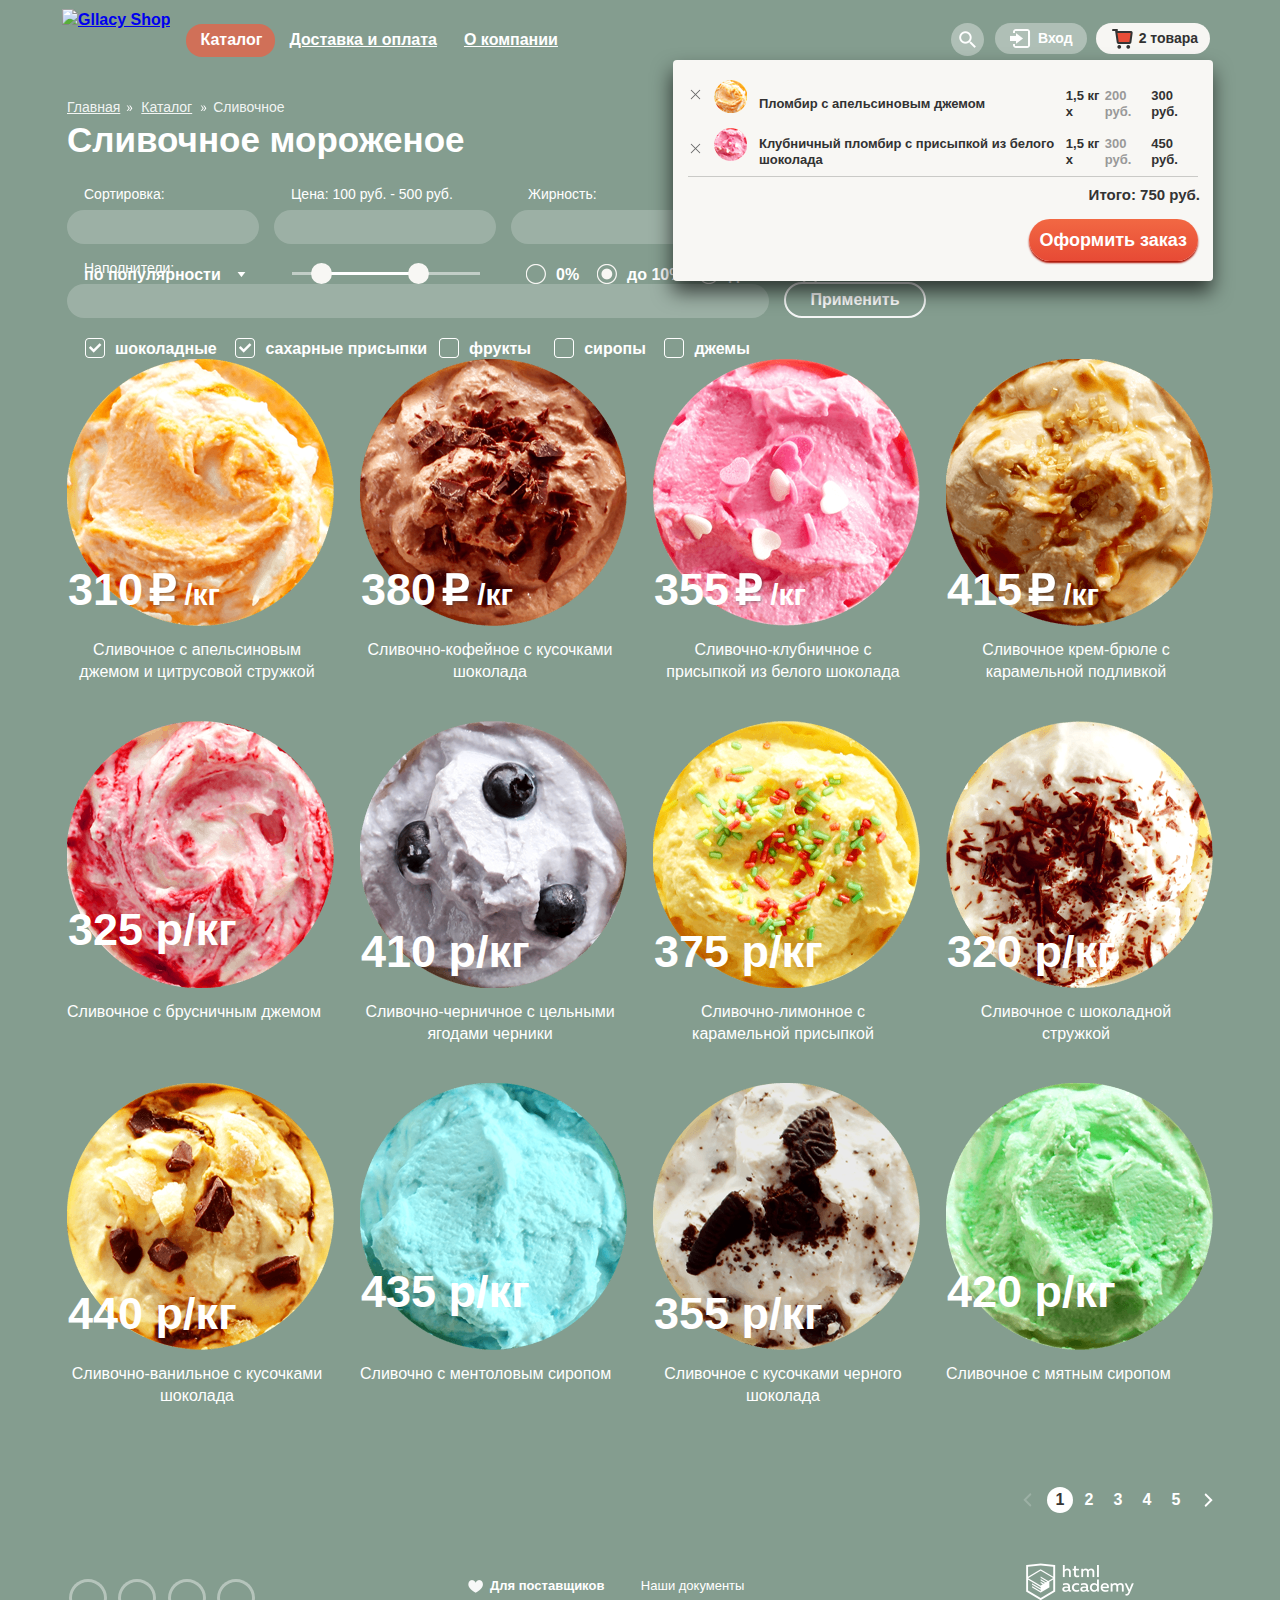
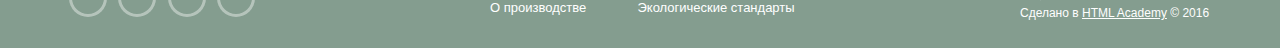
==== catalog.html @ 1d50bf5b "Сверстала корзину" ====
<!DOCTYPE html>
<html lang="en">
<head>
	<meta charset="UTF-8">
	<title>Gllacy catalog</title>
	<link href="https://fonts.googleapis.com/css?family=Roboto:400,500,700&subset=cyrillic" rel="stylesheet">
    <link href="css/normalize.css" rel="stylesheet">
	<link href="css/style.css" rel="stylesheet">
</head>
<body>
	<div class="wrapper-catalog">
		<header class="main-header clearfix">
			<div class="container">
				<a href="index.html" class="logo">
					<img src="img/logo.png" alt="Gllacy Shop">
				</a>
				<nav class="main-navigation">				
					<ul>
						<li class="navigation-list">
							<a class="main-navigation-item active-list" href="#">Каталог</a>	
							<ul class="drop">
								<li><a class="droplist novelty" href="#">Новинки</a></li>
								<li><a class="droplist droplist-active" href="#">Сливочное</a></li>
								<li><a class="droplist" href="#">Щербеты</a></li>
								<li><a class="droplist" href="#">Фруктовый лед</a></li>
								<li><a class="droplist last" href="#">Мелорин</a></li>
							</ul>							
						</li>
						<li>
							<a class="main-navigation-item" href="#">Доставка и оплата</a>
						</li>
						<li>
							<a class="main-navigation-item" href="#">О компании</a>
						</li>
					</ul>
				</nav>

				<div class="user-block">			
					<div class="search-block">
						<a href="#" class="search"></a>	
						<div class="office-search-form">
							<form class="search-form" action="" method="get">
								<input class="search-input" type="search" name="search" id="search-input" required>
								<label class="search-label label" for="search-input">Что ищем?</label>
							</form>
						</div>	
					</div>	
			
					<div class="login-block">
						<a href="#" class="login">Вход</a>
						<div class="office-login-form">
							<form class="login-form" action="" method="post">
								<input class="email-input" type="mail" name="email" id="email-input" required>
								<label class="email-label label" for="email-input">Электронная почта</label>
								<input class="password-input" type="password" name="password" id="password-input" required="">
								<label class="password-label label" for="">Пароль</label>
								<button class="btn" type="submit">Войти</button>							
							</form>
							<a href="#" class="forgot-password">Забыли пароль?</a>
							<a href="#" class="new-regestration">Новая регистрация</a>
						</div>							
					</div>	
			
					<a href="#" class="bucket full-bucket">2 товара</a>
					<div class="popup-checkout clearfix">
						<table class="goods">
							<tr>
								<td class="close-btn"><button class="cancel" type="button"></button></td>
								<td class="item-icon"><img src="img/Orange_mini_icon.png" alt=""></td>
								<td class="item-name"><span>Пломбир с апельсиновым джемом</span></td>
								<td class="item-weight">1,5 кг x</td> 
								<td class="item-price">200 руб.</td>
								<td class="total">300 руб.</td>
							</tr>
							<tr>
								<td class="close-btn"><button class="cancel cancel2" type="button"></button></td>
								<td class="item-icon"><img src="img/Strawberry_mini_icon.png" alt=""></td>
								<td class="item-name">Клубничный пломбир с присыпкой из белого шоколада</td>
								<td class="item-weight">1,5 кг x</td> 
								<td class="item-price">300 руб.</td>
								<td class="total">450 руб.</td>
							</tr>
						</table>

						<div class="checkout">
							<span class="checkout-price">Итого: 750 руб.</span>
							<a href="#" class="btn checkout-btn">Оформить заказ</a>
						</div>
					</div>					
				</div>

				<div class="main-header-contact">
					<p>С 10 до 20, ежедневно</p>
					<span class="contact-info">8 812 450-25-25</span>
				</div>		
			</div>		
		</header>

		<main>
			<div class="container">
				<div class="breadcrumbs">
					<a class="breadcrumbs-item" href="index.html">Главная</a>
					<a class="breadcrumbs-item" href="catalog.html">Каталог</a>
					<a class="breadcrumbs-item" href="#">Сливочное</a>
				</div>
			

				<div class="choice-zone clearfix">
					<h1 class="catalog-headline">Сливочное мороженое</h1>
					<form class="ice-cream-selection clearfix" action="" method="post">
						<fieldset class="sorting-part sorting">
							<legend>Сортировка:</legend>
								<select name="sorting" class="sorting-select">
									<option value="criterion">по популярности</option>
									<option value="criterion">сначала недорогие</option>
									<option value="criterion">сначала дорогие</option>
									<option value="criterion">по жирности</option>
								</select>																
						</fieldset>

						<fieldset class="sorting-part range">
							<legend>Цена: 100 руб. - 500 руб.</legend>								
								<div class="scale">
									<div class="bar"></div>
								</div>
								<div class="toggle toggle-min"></div>
								<div class="toggle toggle-max"></div>		
						</fieldset>

						<fieldset class="sorting-part fatness">
							<legend>Жирность:</legend>
							<input class="radio-input" type="radio" name="fatness" value="0%" id="zero-input">	
							<label for="zero-input" class="radio-label zero">0%</label>
							
							<input class="radio-input" type="radio" name="fatness" value="до 10%" id="ten-input" checked>
							<label for="ten-input" class="radio-label ten">до 10%</label>
							
							<input for="before30" class="radio-input" type="radio" name="fatness" value="до 30%" id="before30-input">
							<label for="before30-input" class="radio-label before30">до 30%</label>
							
							<input class="radio-input" type="radio" name="fatness" value="выше 30%" id="above30-input">	
							<label for="above30-input" class="radio-label above30">выше 30%</label>								
						</fieldset>

						<fieldset class="sorting-part fillers">
							<legend>Наполнители:</legend>

							<input type="checkbox" class="checkbox-input" id="chocolate" checked>
							<label for="chocolate" class="checkbox-label chocolate">шоколадные</label>

							<input type="checkbox" class="checkbox-input" id="sugar" checked>
							<label for="sugar" class="checkbox-label sugar">сахарные присыпки</label>

							<input type="checkbox" class="checkbox-input" id="fruits">
							<label for="fruits" class="checkbox-label fruits">фрукты</label>
							
							<input type="checkbox" class="checkbox-input" id="syrup">
							<label for="syrup" class="checkbox-label syrup">сиропы</label>

							<input type="checkbox" class="checkbox-input" id="jam">
							<label for="jam" class="checkbox-label jam">джемы</label>
						</fieldset>

						<button class="apply" type="submit">Применить</button>				
					</form>
				</div>
			
				<div class="icecream-gallery clearfix">
					<div class="bestseller clearfix">
						<div class="bestseller-item">
							<div class="item-position">
								<img src="img/Orange_icecream.png" alt="icecream">
								<span class="icecream-price">310 <img src="img/Rub.png" alt=""><span class="kg">/кг</span></span>
								<a class="icecream-item" href="#">Сливочное с апельсиновым джемом и цитрусовой стружкой</a>
							</div>							
							<a href="#" class="btn">Быстрый просмотр</a>
						</div>

						<div class="bestseller-item">
							<div class="item-position">
								<img src="img/Chocolate_icecream.png" alt="icecream">
								<span class="icecream-price">380 <img src="img/Rub.png" alt=""><span class="kg">/кг</span></span>
								<a class="icecream-item" href="#">Сливочно-кофейное с кусочками шоколада</a>
							</div>							
							<a href="#" class="btn">Быстрый просмотр</a>
						</div>

						<div class="bestseller-item">							
							<div class="item-position">
								<img src="img/Strawberry_icecream.png" alt="icecream">
								<span class="icecream-price">355 <img src="img/Rub.png" alt=""><span class="kg">/кг</span></span>
								<a class="icecream-item" href="#">Сливочно-клубничное с присыпкой из белого шоколада</a>
							</div>	
							<a href="#" class="btn">Быстрый просмотр</a>										
						</div>

						<div class="bestseller-item">
							<div class="item-position">
								<img src="img/Cream_brulee.png" alt="icecream">
								<span class="icecream-price">415 <img src="img/Rub.png" alt=""><span class="kg">/кг</span></span>
								<a class="icecream-item" href="#">Сливочное крем-брюле с карамельной подливкой</a>
							</div>							
							<a href="#" class="btn">Быстрый просмотр</a>
						</div>				
					</div>				

					<div class="bestseller clearfix">
						<div class="bestseller-item">
							<div class="item-position">
								<img src="img/Lingonberry_icecream.png" alt="icecream">
								<span class="icecream-price">325 р/кг</span>
								<a class="icecream-item" href="#">Сливочное с брусничным джемом</a>
							</div>							
							<a href="" class="btn">Быстрый просмотр</a>
						</div>

						<div class="bestseller-item">
							<div class="item-position">
								<img src="img/Blueberry_icecream.png" alt="icecream">
								<span class="icecream-price">410 р/кг</span>
								<a class="icecream-item" href="#">Сливочно-черничное с цельными ягодами черники</a>
							</div>							
							<a href="#" class="btn">Быстрый просмотр</a>
						</div>

						<div class="bestseller-item">
							<div class="item-position">
								<img src="img/Lemmon_icecream.png" alt="icecream">
								<span class="icecream-price">375 р/кг</span>
								<a class="icecream-item" href="#">Сливочно-лимонное с карамельной присыпкой</a>
							</div>							
							<a href="#" class="btn">Быстрый просмотр</a>
						</div>

						<div class="bestseller-item">
							<div class="item-position">
								<img src="img/Chocolate_chips_icecream.png" alt="icecream">
								<span class="icecream-price">320 р/кг</span>
								<a class="icecream-item" href="#">Сливочное с шоколадной стружкой</a>
							</div>							
							<a href="#" class="btn">Быстрый просмотр</a>
						</div>				
					</div>				
			
					<div class="bestseller clearfix">
						<div class="bestseller-item">
							<div class="item-position">
								<img src="img/Creamy_vanilla_icecream.png" alt="icecream">
								<span class="icecream-price">440 р/кг</span>
								<a class="icecream-item" href="#">Сливочно-ванильное с кусочками шоколада</a>
							</div>							
							<a href="#" class="btn">Быстрый просмотр</a>
						</div>

						<div class="bestseller-item">
							<div class="item-position">
								<img src="img/Menthol_syrup_icecreamp.png" alt="icecream">
								<span class="icecream-price">435 р/кг</span>
								<a class="icecream-item" href="#">Сливочно с ментоловым сиропом</a>
							</div>							
							<a href="#" class="btn">Быстрый просмотр</a>
						</div>				

						<div class="bestseller-item">
							<div class="item-position">
								<img src="img/Chocolate_crumbs_icecream.png" alt="icecream">
								<span class="icecream-price">355 р/кг</span>
								<a class="icecream-item" href="#">Сливочное с кусочками черного шоколада</a>
							</div>							
							<a href="#" class="btn">Быстрый просмотр</a>
						</div>

						<div class="bestseller-item">
							<div class="item-position">
								<img src="img/Mint_syrup_icecream.png" alt="icecream">
								<span class="icecream-price">420 р/кг</span>
								<a class="icecream-item" href="#">Сливочное с мятным сиропом</a>
							</div>								
							<a href="#" class="btn">Быстрый просмотр</a>
						</div>
					</div>

					<div class="paginator">
  				 		<a class="page prev disabled" href="#prev"></a>
  				 		<a class="page current" href="#">1</a>
  				 		<a class="page" href="#">2</a>
  				 		<a class="page" href="#">3</a>
  				 		<a class="page" href="#">4</a>
  				 		<a class="page" href="#">5</a>
  				 		<a class="page next" href="#next"></a>
  					</div> 				
				</div>		
			</div>		
		</main>

		<footer class="main-footer">
			<div class="container clearfix">
				<div class="footer-social">
					<a class="social-btn social-btn-tw" href="#">Твиттер</a>
					<a class="social-btn social-btn-inst" href="#">Инстаграм</a>
					<a class="social-btn social-btn-fb" href="#">Фейсбук</a>  
  					<a class="social-btn social-btn-vk" href="#">Вконтакте</a>    		
  				</div>

  				<div class="footer-info">
  					<a class="providers" href="#">Для поставщиков</a>
  					<a href="#">Наши документы</a>
  					<a href="#">О производстве</a>  						
  					<a href="#">Экологические стандарты</a>
  				</div> 

  				<div class="copyright">
					<a class="copyright-logo" href="https://htmlacademy.ru"><img src="img/HTMLACADEMY_logo.png" alt="HTMLAcademy"></a>
  					<span class="copyright-text">
  						Сделано в <a class="academy" href="https://htmlacademy.ru">HTML Academy</a> © 2016
  					</span>  	 			
  				</div> 	
			</div>
		</footer>
	</div>	
</body>
</html>
---- css/style.css ----
body{
	font-weight: 700;
	font-size: 16px;
	line-height: 22px;
	font-family: 'Roboto Bold', 'Arial', sans-serif;
	margin: 0;
	color: #fff;
	min-width: 1200px;
	background-color: #849d8f;
}

body>input[type="radio"]{display: none;}

.wrapper{
	min-width: 940px;
	background-color: #849d8f;
	background-image: url(../img/Icecream_gallery_1.png); 
	background-repeat:  no-repeat;
	background-position: top center;
	transition: background-image 0.5s ease, background-color 0.5s ease;
}

.wrapper:before,
.wrapper:after{
  content: "";
  visibility: hidden;
}

.wrapper:before{background-image: url(../img/Icecream_gallery_2.png);}

.wrapper:after{background-image: url(../img/Icecream_gallery_3.png);}

.wrapper-catalog{
	min-width: 940px;
	background-color: #849d8f;
}

.container{
	width: 1146px; 
	padding: 0px 27px;
	margin: 0 auto;
}

.clearfix::after{
	content: "";
	display: table;
	clear: both;
}
/*==========HEADER=========*/
.main-header{position: relative;}

.logo{
	float: left;
	margin-right: 16px;
	margin-top: 9px;
	margin-left: -5px;
}
.main-navigation{
	float: left;
	width: 550px;
}

.main-navigation ul{
	margin: 0;
	padding: 0;
	list-style: none;
	font-size: 0;
	margin-top: 24px;
}

.main-navigation li{
	position: relative;
	display: inline-block;
	vertical-align: top;
	font-size: 16px;
	line-height: 18px;
	font-weight: 700;
	padding-bottom: 5px;
}

.main-navigation-item{
	color: #fff;
	line-height: 18px;
	display: block;
	padding: 7px 13px 7px 14px;
	text-decoration: underline;
}

.main-navigation-item::after{
	content: "";
	display: block;
	width: 100%;
	height: 1px;
	color: rgba(255,255,255,0.2);
}

.main-navigation-item:hover{
	background-color: #f7f6f3;
	color: #323232;
	border-radius: 16px;
	text-decoration: none;
}

.main-navigation-item:active{
	background-color: #f7f6f3;
	color: #323232;
	border-radius: 16px;
	box-shadow: inset 0px 2px 2px  0px #696969;
	text-decoration: none;
}

.navigation-list{min-height: 50px;}

.active-list{
	color: #fff;
	background-color: #d07058;
	border-radius: 16px;
	text-decoration: none;
}

.navigation-list:hover .drop{
	display: block;
	margin: 0;
}

.drop{
	display: none;
	position: absolute;
	z-index: 5;
	width: 143px;
	background-color: #f8f7f4;
	top: 37px;
	left: -6px;
	border-radius: 6px;
	box-shadow: -2px 11px 20px 0px rgba(0,0,0,0.65);
}

.drop li{
	width: 100%;
	padding: 0;
}

.droplist{
	display: block;
	font-weight: 400;
	font-size: 14px;
	line-height: 16px;
	color: #323232;
	padding: 8px 2px 8px 20px;
	text-decoration: none;
}

.navigation-list:hover .droplist:hover{
	border-radius: 0;
	background-color: #fbded7;
}

.navigation-list:active .droplist:active{
	border-radius: 0;
	background-color: #f6b5a5;
	box-shadow: none;
}

.navigation-list .droplist:visited{
	border-radius: 0;
	color: #323232;
	background-color: #d07058;
}

.navigation-list:hover .novelty{
	font-weight: 700;
	padding: 10px 0px 14px 19px;
	margin: 0px;
}

.navigation-list .novelty::after{
	display: block;
	position: absolute;
	top: 38px;
	left: 6px;
	content: "";
	width: 128px;
	height: 1px;
	background-color: rgba(53,53,53,0.2);
}

.navigation-list:hover .novelty:hover{
	border-radius: 6px 6px 0px 0px;
}

.navigation-list:hover .last:hover{
	border-radius: 0px 0px 6px 6px;
}

.navigation-list:hover .droplist-active{
	background-color: #d07058;
}

.user-block{
	float: right;
	position: relative;
	width: 268px;
	margin-top: 23px;
	font-size: 0;
}

.search-block{
	display: inline-block;
    vertical-align: top;
    padding-bottom: 10px;
}

.search-block:hover .office-search-form{display: block;}

.search, .login, .bucket{
	display: inline-block;
	vertical-align: top;
	font-weight: 500;
	font-size: 14px;
	line-height: 16px;
	color: #fff; 
	text-decoration: none;
}

.search{	
	width: 33px;
	height: 33px;
	background: rgba(255,255,255,0.35) url(../img/Search.png) no-repeat 50% 50%;
	border-radius: 50%;
	margin-left: 6px;
	margin-right: 11px;	
}

.search:hover{
	background: #f8f7f4 url(../img/Hover_search.png) no-repeat 50% 50%;
}

.office-search-form{
	display: none;
	position: absolute;
	z-index: 5;
	top: 40px;
	right: 224px;
	width: 311px;
	padding: 20px 15px;
	background-color: #f8f7f4;
	border-radius: 4px;
	box-shadow: -2px 11px 20px 0px rgba(0,0,0,0.65);
}

form{
	position: relative;
}

input{
	display: block;
	box-sizing: border-box;
	outline: none;
	padding: 15px 0px 15px 14px;
	border-radius: 5px;
	border: 1px solid #d3d3d2;
	font-weight: bold;
	font-size: 14px;
	line-height: 24px;
	color: #323232;
}

.search-input{	
	width: 311px;	
}

.search-input:hover{
	border: 2px solid #c7c6c5;
	margin-top: -2px;	
}

.search-input:focus{
	border: 2px solid #5b9ddf;
	margin-top: -2px;
}

.search-input:focus ~ .search-label{
	top:-20px;
	font-size: 14px;
	color: #5b9ddf;
}

.search-input:valid ~ .search-label{
	top:-20px;
	font-size: 14px;
}

.label, .delivery-label{
	color:#999; 
	font-size:14px;
	font-weight:normal;
	position:absolute;
	left: 14px;
	top: 17px;
	transition:0.2s ease all; 
	-moz-transition:0.2s ease all; 
	-webkit-transition:0.2s ease all;
}

.login-block{
	display: inline-block;
    vertical-align: top;
    padding-bottom: 10px;
}

.login-block:hover .office-login-form{display: block;}

.login{
	padding: 7px 14px 8px 43px;
	background: rgba(255,255,255,0.35) url(../img/Entrance.png) no-repeat 21% 53%;
	border-radius: 16px;
	margin-right: 9px;
	font-weight: bold;
}

.login:hover{
	color: #323232;
	background: #f8f7f4 url(../img/Entrance_hover.png) no-repeat 21% 53%;
}

.office-login-form{
	display: none;
	position: absolute;
	z-index: 4;
	top: 40px;
	right: 122px;
	width: 241px;
	padding: 20px 17px 20px 19px;
	background-color: #f8f7f4;
	border-radius: 4px;
	box-shadow: -1px 11px 20px 0px rgba(0,0,0,0.65);
}

.email-input, .password-input{
	width: 241px;
	margin-bottom: 20px;
	border-radius: 5px;
}

.email-input:hover, .password-input:hover{
	border: 2px solid #c7c6c5;
	margin-top: -2px;
}

.email-input:focus, .password-input:focus{
	border: 2px solid #5b9ddf;
	margin-top: -2px;
}

.email-input:focus ~ .email-label{
	top: -22px;
	font-size:14px;
	color: #5b9ddf;
}

.email-input:valid ~ .email-label{
	top: -22px;
	font-size: 14px;
}

.password-label{top: 91px;}

.password-input:focus ~ .password-label{
	top: 54px;
}

.password-input:valid ~ .password-label{
	top: 54px;
}

.btn{
	display: inline-block;
	vertical-align: top;
	background: linear-gradient(to top, rgb(231,74,53) 0%, rgb(242,104,67) 100%);
    padding: 16px 25px;
    font-size: 18px;
    line-height: 24px;
    font-weight: 700;
    color: #fff;
    border-radius: 25px;
    text-decoration: none;
    border: none;
    box-shadow: 0px 3px 2px 0px #ac1000;
}

.btn:hover{
	background: #f07a63;
}

.btn:active{
	background: linear-gradient(to bottom, rgb(231,74, 53) 0%, rgb(242,104,67) 100%);
}

.office-login-form a{
	display: inline-block;
	vertical-align: top;
	position: absolute;
	font-weight: 400;
	font-size: 13px;
	line-height: 24px;
	color: #323232;
	text-decoration: underline;
}

.forgot-password{
	bottom: 51px;
	right: 32px;
}

.new-regestration{
	bottom: 27px;
	right: 17px;
}

.forgot-password:hover, .new-regestration:hover,
.forgot-password:active, .new-regestration:active{
	color: #e84d37;
}

.bucket{
	padding: 7px 32px 8px 43px; 
	background: rgba(255,255,255,0.35) url(../img/Bucket.png) no-repeat 18% 58%;
	border-radius: 16px;
	font-weight: bold;
}

.full-bucket{
	padding: 7px 12px 8px 43px; 
	background: #f7f6f3 url(../img/Bucket_full.png) no-repeat 18% 58%;
	border-radius: 16px;
	color: #323232;
	font-weight: bold;
}

.popup-checkout{
	/*display: none;*/
	position: absolute;
	top: 37px;
	right: 0px;
	width: 510px;
	padding: 20px 15px;
	z-index: 6;
	background-color: #f8f7f4;
	border-radius: 4px;
	box-shadow: -1px 11px 20px 0px rgba(0,0,0,0.65);
}

.goods{
	border-collapse: collapse;
	border-bottom: 1px solid #cacac7;
	margin-bottom: 17px;
}

td{
	font-size: 13px;
	line-height: 16px;
	color: #323232;
	padding: 0px;
}

.close-btn{padding: 0px;}

.cancel{
	position: absolute;
	outline: none;
	top: 27px;
    left: 17px;
    width: 10px;
    height: 11px;
    font-size: 0;
    background-color: transparent;
    border: 0;
    cursor: pointer;
}

.cancel2{
	top: 81px;
	left: 17px;
}

.cancel::before, .cancel::after{
	content: "";
    position: absolute;
    top: 7px;
    left: -1px;
    width: 13px;
    height: 1px;
    background-color: #676766;
    border-radius: 1px;
}

.cancel::before {transform: rotate(45deg);}

.cancel::after{transform: rotate(-45deg);}

.item-icon img{
	display: block;
	padding: 0px 12px 15px 26px;
}

.item-name{
	padding: 0px 0px 0px 0px;
}

.item-price{
	color: #999;
}

.checkout{
	float: right;
	font-size: 0;
}

.checkout-price{
	font-size: 15px;
	line-height: 18px;
	color: #333;
	display: inline-block;
	position: absolute;
	bottom: 77px;
	right: 13px;
}

.checkout-btn{
	box-shadow: 0px 2px 2px 0px #ac1000;
    margin-top: 25px;
    padding: 9px 11px 9px 11px;
}



.main-header-contact{
	position: absolute;
	right: 372px;
	top: 72px;
}

.main-header-contact p{
	font-size: 14px;
	line-height: 16px;
	margin: 0;
	margin-bottom: 5px;
}

.contact-info{
	font-size: 22px;
	line-height: 24px;
	margin-right: 5px;
}

/*MODAL WINDOW*/
.modal-content{
	/*display: none;*/
	position: absolute;
	z-index: 11;
	top: 68%;
	left: 50%;
	width: 428px;
	padding: 20px 25px;
	margin-left: -239px;
	background-color: #f8f7f4;
	color: #323232; 
	box-shadow: 0 30px 50px rgba(0,0,0,0.7);
	border-radius: 12px;
	/*font-size: 0;*/
}

.modal-content span{
	display: inline-block;
	vertical-align: top;
	font-size: 24px;
	line-height: 28px;
	padding-bottom: 22px;
}

.name-input, .popup-input{
	width: 266px;
	margin-bottom: 20px;
}

.name-label, .popup-label{
	font-size: 16px;
}

.name-input:hover, .popup-input:hover, .content-textarea:hover{
	border: 2px solid #c7c6c5;
	margin-top: -2px;
}

.name-input:focus, .popup-input:focus{
	border: 2px solid #5b9ddf;
	margin-top: -2px;
}

.name-input:focus ~ .name-label{
	top: -22px;
	font-size: 14px;
	color: #5b9ddf;
}

.name-input:valid ~ .name-label{
	top: -22px;
	font-size: 14px;
}

.popup-label{top: 94px;}

.popup-input:focus ~ .popup-label{
	top: 54px;
	font-size: 14px;
	color: #5b9ddf;
}

.popup-input:valid ~ .popup-label{
	top: 54px;
	font-size: 14px;
}

.content-textarea{
	box-sizing: border-box;
	padding: 13px;
	border-radius: 5px;
	font-size: 16px;
	line-height: 24px;
	color: #323232;
	font-weight: bold;
	margin-bottom: 25px;
}

.content-textarea:focus{
	border: 2px solid #5b9ddf;
	border-radius: 5px;
	margin-top: -2px;
}

.textarea-label{
	top: 161px;
	font-size: 16px;
}

.content-textarea:focus ~ .textarea-label{
	top: 130px;
	font-size: 14px;
	color: #5b9ddf;
}

.content-textarea:valid ~ .textarea-label{
	top: 130px;
	font-size: 14px;
}

.modal-btn{
	float: right;
	padding: 14px 23px;
	margin-bottom: 5px;
}

.content-close{
	position: absolute;
	outline: none;
	top: -50px;
	right: 0px;
	width: 18px;
	height: 17px;
	font-size: 0;
	background-color: transparent;
	border: 0;
	cursor: pointer;
}

.content-close::before,
.content-close::after {
	content: "";
	position: absolute;
	top: 7px;
	left: -1px;
	width: 21px;
	height: 2px;
	background-color: #000;
	border-radius: 1px;
}

.content-close::before {
	transform: rotate(45deg);
}

.content-close::after {
	transform: rotate(-45deg);
}

.modal-overlay{
	display: none;
	position: fixed;
	top: 0;
	left: 0;
	z-index: 10;
	width: 100%;
	height: 100%;
	background: rgba(0, 0, 0, 0.5);
}
/*MODAL WINDOW END*/

.info{
	margin-bottom: 10px;
}

/*=========HEADER END=========*/

/*=========Index Gllacy=========*/
.slider{
	position: relative;
	padding-top: 270px;
  	text-align: center;
  	color: #ffffff;
  	padding-bottom: 38px;
}

.slide{
	display: none;
}

.slide-title{
	width: 700px;
  	margin: 0 auto;
  	margin-bottom: 30px;
  	font-weight: 700;
  	font-size: 60px;
  	line-height: 60px;
  	padding: 45px 10px 0px 10px;
}

.slide-btn{
	display: inline-block;
	padding: 8px 37px 12px 40px;
	font-size: 31px;
	line-height: 41px;
	text-shadow: 0 2px 5px rgba(160, 32, 11, 0.76);
	border-radius: 30px;
	margin-bottom: 4px;
}

.slider-controls{
  position: absolute;
  bottom: 62px;
  left: 0;
  z-index: 10;
  font-size: 0;
}

.slider-controls label{
  display: inline-block;
  width: 17px;
  height: 17px;
  margin-right: 8px;
  vertical-align: top;
  background-color: transparent;
  border: 2px solid #ffffff;
  border-radius: 50%;
  cursor: pointer;
}

.controls:hover{
	background-color: rgba(255,255,255, 0.6); 
}

#btn-1:checked ~ .wrapper #slide1,
#btn-2:checked ~ .wrapper #slide2,
#btn-3:checked ~ .wrapper #slide3 {
  display: block;
}

#btn-1:checked ~ .wrapper {
  background-color: #849d8f;
  background-image: url(../img/Icecream_gallery_1.png);
}

#btn-2:checked ~ .wrapper {
  background-color: #8996a6;
  background-image: url(../img/Icecream_gallery_2.png);
}

#btn-3:checked ~ .wrapper {
  background-color: #9d8b84;
  background-image: url(../img/Icecream_gallery_3.png);
}

#btn-1:checked ~ .wrapper .controls[for="btn-1"],
#btn-2:checked ~ .wrapper .controls[for="btn-2"],
#btn-3:checked ~ .wrapper .controls[for="btn-3"] {
  background-color: #ffffff;
}

.special-offer-item{
	width: 541px;
	padding-left: 19px;
	margin-bottom: 40px;
	float: left;
	margin-right: 26px;
	border-radius: 13px;
}

.special-offer-item:nth-child(2n){margin-right: 0px;}

.special-offer-headline{
	font-weight: 700;
	font-size: 35px;
	line-height: 41px;
	margin: 0;
	margin-top: 15px;
	margin-bottom: 16px;
	color: #fff;
}

.special-offer-item p{
	font-size: 18px;
	line-height: 22px;
	margin: 0;
	margin-bottom: 15px;
}

.strawberry-item{
	position: relative;
	background: url(../img/Raspberry_background.jpg) no-repeat;
}

.chocolate-item{
	background: url(../img/Chocolate_background.jpg) no-repeat;
}

.strawberry-item .btn, .chocolate-item .btn{
	float: right;
	margin: 28px 21px 23px 0px;
	padding: 11px 20px 11px 16px;
}

.strawberry-item .btn:hover, .chocolate-item .btn:hover{

}

.main-shop-info, .shop-news {margin-bottom: 39px;}

.bestseller{margin-bottom: 38px;}

.bestseller-item{
	position: relative;
	float: left;	
	width: 267px;
	margin-right: 26px;
	z-index: 1;	
}

.bestseller-item:hover{z-index: 2;}

.bestseller-item:hover::before{
	position: absolute;
	content: '';
	width: 293px;
	height: 125%;
	display: block;
	border-radius: 5px;
	background-color: rgba(248, 247, 244, 0.3); 
	box-shadow: 0px 20px 20px 0px rgba(0, 0, 0, 0.2);
	top: -6px;
	left: -14px;
	z-index: 3;	
}

.bestseller-item>.btn{
	display: none;
	position: absolute;
	bottom: -53px;
    left: 32px;
    font-size: 18px;
    line-height: 24px;
    font-weight: 600;
    padding: 10px 11px 10px 14px;
}

.bestseller-item:hover .btn{
	display: block;
	z-index: 4;
}

.bestseller-item:last-child{
	margin-right: 0px;
}

.icecream-item{
	display: inline-block;
	text-align: center;
	font-weight: 400;
	padding: 7px 7px 0px 0px;
	font-size: 16px;
	line-height: 22px;
	color: #fff;
	text-decoration: none;
}

.icecream-item:hover{color: #ffbc9e;}

.bestseller-item:hover .item-position{z-index: 5;} 

.item-position{
	position: relative;
	z-index: 6;
}

.icecream-position::before{
	position: absolute;
	content: '';
	width: 61px;
	height: 61px;
	display: block;
	background: url(../img/Bestseller.png) no-repeat;
	top: 0px;
}

.icecream-price{
	position: absolute;
    bottom: 71px;
    font-size: 45px;
    line-height: 45px;
    left: 1px;
}

.icecream-price img{
	display: inline-block;
	vertical-align: middle;
	position: absolute;
	bottom: 4px;
	left: 80px;
}

.kg{
	position: absolute;
	top: 5px;
	right: -77px;
	font-size: 30px;
	line-height: 45px;
}

.main-shop-info{
	background: url(../img/Waffle.jpg);
	border-radius: 15px; 
	font-size: 0;
	padding: 25px 20px 15px 20px;
}

.index-headline {
	font-size: 24px;
	line-height: 30px;
	font-weight: 600;
 	color: #323232;
 	margin: 0;
 	padding-bottom: 8px;
}

.advantages{
	display: inline-block;
	vertical-align: top;
	margin: 0;
	width: 483px;
	font-weight: 500;
	font-size: 16px;
	line-height: 22px;
	color: #323232;
	margin-right: 26px;
	padding-bottom: 8px;
	padding-left: 57px;
	padding-top: 15px;
}

.advantages:nth-child(odd){margin-right: 0px;}

.advantages-icon-icecream{
	background: url(../img/Icecream_icon.png) no-repeat 0% 0%;
}

.advantages-icon-cow{
	background: url(../img/Cow.png) no-repeat 0% 0%;
}

.advantages-icon-leaf{
	background: url(../img/Leaf.png) no-repeat 0% 0%;
}

.advantages-icon-thermometer{
	background: url(../img/Thermometer.png) no-repeat 0% 0%;
}

.news{
	width: 548px;
	border-radius: 16px;
}

.blog{
	float: left;
	background: url(../img/Strawberry_background.jpg) no-repeat;
	padding: 24px 0px 24px 20px;
	width: 560px;
	box-sizing: border-box;
	min-height: 220px;
}

.news-headline {
	font-size: 16px;
	line-height: 22px;
	color: #323232;
	margin: 0px 0px 4px 0px;
}

.blog a{
	display: inline-block;
	font-size: 24px;
	line-height: 30px;
	color: #323232;
	text-decoration: underline;
	max-width: 300px;
}

.delivery{
	float: right;
	background: url(../img/Post_background.png) no-repeat;
	padding: 5px;
}

.delivery-info{
	background-color: #f8f7f4;
	border-radius: 16px;
	padding: 30px 19px 35px 19px;
}

.delivery-info p{
	margin: 0px;
	padding-bottom: 35px;
	font-size: 16px;
	line-height: 22px;
	color: #5a5a5a;
}

.delivery-form .delivery-input{
	float: left;
	width: 368px;
	padding: 9px 0px 9px 14px;
	font-size: 16px;
	line-height: 24px;
	margin: 0px;
}

.delivery-label{
	left: 14px;
	top: 12px;
}

.delivery-input:hover{
	border: 2px solid #c7c6c5;
	margin-top: -2px;
}

.delivery-input:focus{
	border: 2px solid #5b9ddf;
	margin-top: -2px;
}

.delivery-input:focus ~ .delivery-label{
	top: -22px;
	font-size: 14px;
	color: #8fbdec;
}

.delivery-input:valid ~ .delivery-label{
	top:-22px;
	font-size: 14px;
}

.delivery-form .btn{
	float: right;
	padding: 9px 17px;
}

.map{position: relative;}

.map-canvas{
	width: 100%;
	height: 430px;
}

.main-contacts{
	position: absolute;
	width: 252px;
	border-radius: 16px;
	top: 60px;
	right: 377px;
	background-color: #fffefd;
	padding: 30px 25px 31px 25px;
}

.main-contacts p{
	margin: 0px 0px 3px 0px;
	font-weight: 400;
	font-size: 14px;
	line-height: 20px;
	color: #323232;
}

.main-contacts span{
	display: inline-block;
	padding-bottom: 18px;
	font-weight: 700;
	font-size: 18px;
	line-height: 24px;
	color: #323232;
}

.main-contacts  .phone{
	padding-bottom: 2px;
}

.main-contacts .btn{
	margin-top: 22px;
	padding: 10px 17px 10px 28px;
}
/*=========Index Gllacy End=========*/

/*=========Catalog Gllacy=========*/
.info{
	margin-bottom: 10px;
}

.breadcrumbs{
	display: inline-block;
	vertical-align: top;
	margin: 0px;
	margin-top: 20px;
	margin-bottom: 4px;
	font-size: 0;
}

.breadcrumbs-item{
	position: relative;
	float: left;
	font-size: 14px;
	line-height: 16px;
	color: rgba(255,255,255, 0.9);
	text-decoration: underline;
	font-weight: 400;
	padding-right: 21px;
}

.breadcrumbs-item::after{
	content: "";
	position: absolute;
	top: 6px;
	left: 66px;
	width: 7px;
	height: 6px;
	background: transparent url(../img/Arrow.png) no-repeat;
	margin-left: -7px;
}

.breadcrumbs-item:last-child, .breadcrumbs-item:hover{text-decoration: none;}

.breadcrumbs-item:last-child::after{display: none;}

.choice-zone{
	width: 1146px;
}
.catalog-headline {
	font-size: 35px;
	line-height: 41px;
	color: #fff;
	margin: 0px;
	margin-bottom: 26px;
}

.ice-cream-selection{
	padding-right: 20px;
	margin-bottom: 25px;
}

.sorting-part{
	float: left;
	position: relative;
	margin: 0px;
	border: none;
	padding: 5px 0px 6px 0px;
	margin-bottom: 16px;
	margin-right: 15px;
	background: rgba(255,255,255,0.2);
	border-radius: 30px;
}

legend{
	font-size: 14px;
	line-height: 16px;
	padding: 0px;
	padding-bottom: 31px;
	padding-left: 17px;
	font-weight: 400;
}

option{outline: none;}

.sorting{width: 192px;}

.sorting-select{
	position: absolute;
	width: 192px;
	top: 24px;
	right: 8px;
	left: 0px;
	border: none;
	background: transparent url(../img/Marker.png) 93% 48% no-repeat;
	color: #fff;
	font-weight: bold;
	outline: none;
	border-radius: 30px;
	padding: 7px 17px;
	font-size: 16px;
	-webkit-appearance: none;
  	-moz-appearance: none;
  	text-indent: 0.01px; 
  	text-overflow: '';
  	-ms-appearance: none;
  	appearance: none!important;	
}

.sorting-select:hover{
	background: #fff url(../img/Marker_hover.png) 93% 48% no-repeat;
	color: #323232;
	
}

.range{width: 222px;}

.range-filter{
	width: 100%;
}

.scale, .bar{
	position: absolute;
	top: 39px;
	left: 18px;
	width: 188px;
	height: 3px;
	background: rgba(255,255,255, 0.5);
}

.bar{
	width: 108px;
	top: 0px;
	left: 22px;
	background: rgba(255,255,255,1);
}

.toggle{
	position: absolute;
	top: 30px;
	left: 0px;
	width: 21px;
	height: 21px;
	background: #f8f7f4;
	border-radius: 50%;
	cursor: pointer;
}

.toggle-min{left: 37px;}

.toggle-max{left: 134px;}

.fatness{
	width: 415px; 
	margin-right: 5px;
	font-size: 0;
}

.radio-input, .checkbox-input{
	display: none;
}

.radio-label, .checkbox-label{
	display: inline-block;
	cursor: pointer;
	top: 31px;
	left: 15px;
	padding-left: 30px;
	position: absolute;
	font-size: 16px;
	margin-right: 15px;
}

.radio-label::before, .checkbox-label::before{
    content: "";
    display: inline-block;
    width: 20px;
	height: 20px;
    margin-right: 0px;
	position: absolute;
    left: 0;
	background: url(../img/Radio-sprite.png) no-repeat;
}

.radio-label:hover::before{
	background-position: 0px -20px;
}

.radio-input:checked + .radio-label::before{
	background-position: -20px 0px;
}

.radio-input:checked + .radio-label:hover::before{
	background-position: -20px -20px;
}

.radio-input:disabled + .radio-label::before{
	opacity: 0.4;
}

.ten{left: 86px;}

.before30{left: 188px;}

.above30{
	left: 289px;
	margin-right: 0px;
}

.fillers{width: 702px;}

.checkbox-label::before{
	background: url(../img/Checkbox-sprite.png) no-repeat;
}

.checkbox-input:checked + .checkbox-label::before{
	background-position: -20px -0px;
}

.checkbox-label:hover::before{
	background-position: 0px -20px;
}

.checkbox-input:checked + .checkbox-label:hover::before{
	background-position: -20px -20px;
}

.checkbox-input:disabled + .checkbox-label::before{
	opacity: 0.4;
}

.chocolate{left: 18px;}

.sugar{left: 24%;}

.fruits{left: 53%;}

.syrup{left: 69.4%;}

.jam{left: 85.1%; margin-right: 0px;}

.apply{
	width: 142px;
	float: left;
	background-color: transparent;
    border: 2px solid #f5f7f6;
    color: #fff;
    margin-top: 22px;
    padding: 5px 0px;
    border-radius: 30px;
    outline: none;
}

.apply:hover{
	background-color: #fbfcfb;
	color: #323232;
}

.apply:active{
	background-color: #eaeaea;
	box-shadow: inset 0px 2px 2px 0px #696969;
	border: none;
	
}

.paginator{
	float: right;
	width: 190px;
	margin-top: 42px;
	margin-bottom: 30px;
	font-size: 0;	
}

.page{	
	display: inline-block;
	vertical-align: middle;
	text-align: center;
	color: #fff;
	text-decoration: none;
	height: 26px;
	min-width: 16px;
	padding: 0px 5px;
	border-radius: 50%;
	cursor: pointer;
	font-size: 16px;
	line-height: 26px;
	margin-right: 3px;
}

.page:hover{
	background-color: #9db1a5;
}

.page:active{
	background-color: #fff;
	color: #353535;
}

.page:last-child{margin-right: 0px;}

.page:nth-child(6n){margin-right: 0px;}

.disabled{opacity: 0.2;}

.current{
	background-color: #fff;
	color: #353535;
}

.paginator .prev{
	margin-right: 15px;
	min-width: 9px;
	padding: 0px;
	background-image: url(../img/Arrow-next.png);
	background-repeat: no-repeat;
	background-position: 0px 6px;
	transform: rotate(-180deg);
}

.paginator .next{
	margin-left: 15px;
	min-width: 9px;
	padding: 0px;
	background-image: url(../img/Arrow-next.png);
	background-repeat: no-repeat;
	background-position: 0px 6px;
}
/*=========Catalog Gllacy End=========*/

/*=========FOOTER=========*/
.main-footer{
	padding: 0px 27px;
	padding-top: 20px;
	padding-bottom: 25px;
}

.footer-social{
	float: left;
	width: 267px;
	margin-right: 26px;
	margin-left: 2px;
	padding-top: 14px;
}

.social-btn{
	display: inline-block;
	background: url(../img/social.png) no-repeat;
    font-size: 0;
    width: 32px;
    height: 32px;
    border-radius: 32px;
    transition: all 0.2s linear;
    border: 3px solid rgba(255,255,255,0.5);
    margin-right: 7px;
    opacity: 0.8;
}

.social-btn:hover{opacity: 1;}

.social-btn:active{
	opacity: 0.8;
	box-shadow: inset 0px 2px 2px 0px #888; 
}

.social-btn-inst{
	background-position: -35px 0px;
}

.social-btn-fb{
	background-position: -70px 0px;
}

.social-btn-vk{
	background-position: -105px 0px;
}

.footer-info{
	float: left;
	width: 363px;
	padding-left: 106px;
	padding-right: 91px;
	padding-top: 14px;
}
.footer-info .providers{
	background: url(../img/Heart.png) no-repeat 0% 50%;
	font-weight: 700;
}

.footer-info a{
	display: inline-block;
	vertical-align: top;
	min-width: 111px;
	padding: 0px 0px 0px 22px;
	font-weight: 400;
	font-size: 13px;
	line-height: 18px;
	color: #fff;
	text-decoration: none;
}
.footer-info a:hover{color: #ffbc9e;}

.footer-info a:nth-child(odd){
	margin-right: 10px;
}

.copyright{
	float: right;
	width: 267px;
}

.copyright-logo{
	display: block;
	width: 108px;
	height: 38px;
	margin: 0 auto;
}

.copyright-text {
	display: inline-block;
	font-weight: 400;
	font-size: 12px;
	line-height: 18px;
	color: #fefefe;
	padding-left: 74px;	
}

.copyright .academy{
	display: inline-block;
	font-weight: 400px;
	font-size: 12px;
	line-height: 18px;
	color: #fefefe;
}

.copyright .academy:hover{
	color: #ffbc9e;
}
/*=========FOOTER END=========*/
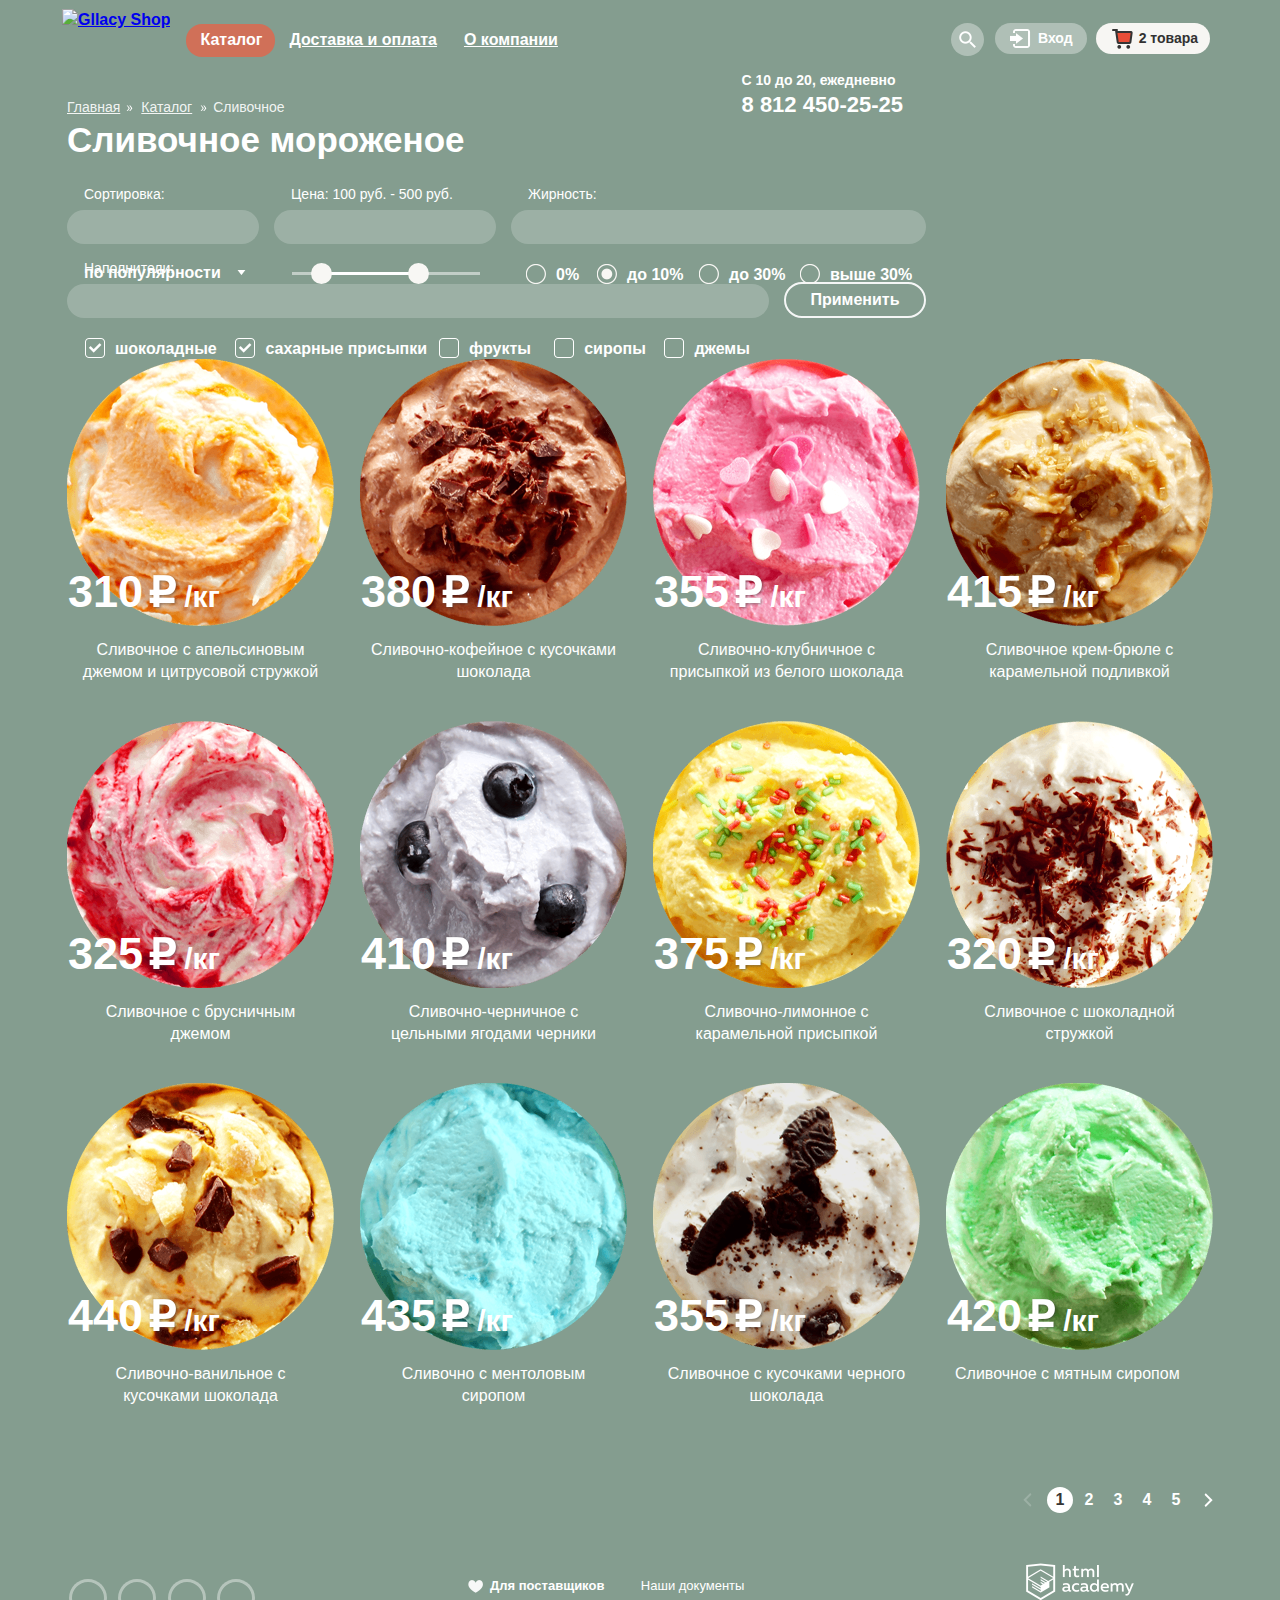
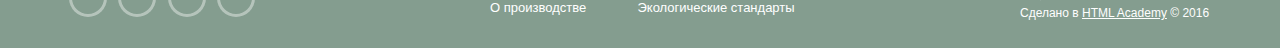
==== commit 9eee518c: "Сделала блок корзины и "оживила" модальное окно" ====
--- a/catalog.html
+++ b/catalog.html
@@ -61,32 +61,34 @@
 						</div>							
 					</div>	
 			
-					<a href="#" class="bucket full-bucket">2 товара</a>
-					<div class="popup-checkout clearfix">
-						<table class="goods">
-							<tr>
-								<td class="close-btn"><button class="cancel" type="button"></button></td>
-								<td class="item-icon"><img src="img/Orange_mini_icon.png" alt=""></td>
-								<td class="item-name"><span>Пломбир с апельсиновым джемом</span></td>
-								<td class="item-weight">1,5 кг x</td> 
-								<td class="item-price">200 руб.</td>
-								<td class="total">300 руб.</td>
-							</tr>
-							<tr>
-								<td class="close-btn"><button class="cancel cancel2" type="button"></button></td>
-								<td class="item-icon"><img src="img/Strawberry_mini_icon.png" alt=""></td>
-								<td class="item-name">Клубничный пломбир с присыпкой из белого шоколада</td>
-								<td class="item-weight">1,5 кг x</td> 
-								<td class="item-price">300 руб.</td>
-								<td class="total">450 руб.</td>
-							</tr>
-						</table>
-
-						<div class="checkout">
-							<span class="checkout-price">Итого: 750 руб.</span>
-							<a href="#" class="btn checkout-btn">Оформить заказ</a>
-						</div>
-					</div>					
+					<div class="bucket-block">
+						<a href="#" class="bucket full-bucket">2 товара</a>
+						<div class="bucket-checkout clearfix">
+							<table class="goods">
+								<tr>
+									<td class="close-btn"><button class="cancel" type="button"></button></td>
+									<td class="item-icon"><img src="img/Orange_mini_icon.png" alt=""></td>
+									<td class="item-name"><span>Пломбир с апельсиновым джемом</span></td>
+									<td class="item-weight">1,5 кг x</td> 
+									<td class="item-price">200 руб.</td>
+									<td class="total">300 руб.</td>
+								</tr>
+								<tr>
+									<td class="close-btn"><button class="cancel cancel2" type="button"></button></td>
+									<td class="item-icon"><img src="img/Strawberry_mini_icon.png" alt=""></td>
+									<td class="item-name">Клубничный пломбир с присыпкой из белого шоколада</td>
+									<td class="item-weight">1,5 кг x</td> 
+									<td class="item-price">300 руб.</td>
+									<td class="total">450 руб.</td>
+								</tr>
+							</table>
+
+							<div class="checkout">
+								<span class="checkout-price">Итого: 750 руб.</span>
+								<a href="#" class="btn checkout-btn">Оформить заказ</a>
+							</div>
+						</div>	
+					</div>									
 				</div>
 
 				<div class="main-header-contact">
@@ -102,8 +104,7 @@
 					<a class="breadcrumbs-item" href="index.html">Главная</a>
 					<a class="breadcrumbs-item" href="catalog.html">Каталог</a>
 					<a class="breadcrumbs-item" href="#">Сливочное</a>
-				</div>
-			
+				</div>			
 
 				<div class="choice-zone clearfix">
 					<h1 class="catalog-headline">Сливочное мороженое</h1>
@@ -171,8 +172,8 @@
 							<div class="item-position">
 								<img src="img/Orange_icecream.png" alt="icecream">
 								<span class="icecream-price">310 <img src="img/Rub.png" alt=""><span class="kg">/кг</span></span>
-								<a class="icecream-item" href="#">Сливочное с апельсиновым джемом и цитрусовой стружкой</a>
-							</div>							
+							</div>	
+							<a class="icecream-item" href="#">Сливочное с апельсиновым джемом и цитрусовой стружкой</a>				
 							<a href="#" class="btn">Быстрый просмотр</a>
 						</div>
 
@@ -180,8 +181,8 @@
 							<div class="item-position">
 								<img src="img/Chocolate_icecream.png" alt="icecream">
 								<span class="icecream-price">380 <img src="img/Rub.png" alt=""><span class="kg">/кг</span></span>
-								<a class="icecream-item" href="#">Сливочно-кофейное с кусочками шоколада</a>
-							</div>							
+							</div>	
+							<a class="icecream-item" href="#">Сливочно-кофейное с кусочками шоколада</a>						
 							<a href="#" class="btn">Быстрый просмотр</a>
 						</div>
 
@@ -189,8 +190,8 @@
 							<div class="item-position">
 								<img src="img/Strawberry_icecream.png" alt="icecream">
 								<span class="icecream-price">355 <img src="img/Rub.png" alt=""><span class="kg">/кг</span></span>
-								<a class="icecream-item" href="#">Сливочно-клубничное с присыпкой из белого шоколада</a>
-							</div>	
+							</div>	
+							<a class="icecream-item" href="#">Сливочно-клубничное с присыпкой из белого шоколада</a>
 							<a href="#" class="btn">Быстрый просмотр</a>										
 						</div>
 
@@ -198,8 +199,8 @@
 							<div class="item-position">
 								<img src="img/Cream_brulee.png" alt="icecream">
 								<span class="icecream-price">415 <img src="img/Rub.png" alt=""><span class="kg">/кг</span></span>
-								<a class="icecream-item" href="#">Сливочное крем-брюле с карамельной подливкой</a>
-							</div>							
+							</div>
+							<a class="icecream-item" href="#">Сливочное крем-брюле с карамельной подливкой</a>						
 							<a href="#" class="btn">Быстрый просмотр</a>
 						</div>				
 					</div>				
@@ -208,36 +209,36 @@
 						<div class="bestseller-item">
 							<div class="item-position">
 								<img src="img/Lingonberry_icecream.png" alt="icecream">
-								<span class="icecream-price">325 р/кг</span>
-								<a class="icecream-item" href="#">Сливочное с брусничным джемом</a>
-							</div>							
+								<span class="icecream-price">325 <img src="img/Rub.png" alt=""><span class="kg">/кг</span></span>
+							</div>	
+							<a class="icecream-item" href="#">Сливочное с брусничным джемом</a>						
 							<a href="" class="btn">Быстрый просмотр</a>
 						</div>
 
 						<div class="bestseller-item">
 							<div class="item-position">
 								<img src="img/Blueberry_icecream.png" alt="icecream">
-								<span class="icecream-price">410 р/кг</span>
-								<a class="icecream-item" href="#">Сливочно-черничное с цельными ягодами черники</a>
-							</div>							
+								<span class="icecream-price">410 <img src="img/Rub.png" alt=""><span class="kg">/кг</span></span>
+							</div>		
+							<a class="icecream-item" href="#">Сливочно-черничное с цельными ягодами черники</a>					
 							<a href="#" class="btn">Быстрый просмотр</a>
 						</div>
 
 						<div class="bestseller-item">
 							<div class="item-position">
 								<img src="img/Lemmon_icecream.png" alt="icecream">
-								<span class="icecream-price">375 р/кг</span>
-								<a class="icecream-item" href="#">Сливочно-лимонное с карамельной присыпкой</a>
-							</div>							
+								<span class="icecream-price">375 <img src="img/Rub.png" alt=""><span class="kg">/кг</span></span>
+							</div>	
+							<a class="icecream-item" href="#">Сливочно-лимонное с карамельной присыпкой</a>						
 							<a href="#" class="btn">Быстрый просмотр</a>
 						</div>
 
 						<div class="bestseller-item">
 							<div class="item-position">
 								<img src="img/Chocolate_chips_icecream.png" alt="icecream">
-								<span class="icecream-price">320 р/кг</span>
-								<a class="icecream-item" href="#">Сливочное с шоколадной стружкой</a>
-							</div>							
+								<span class="icecream-price">320 <img src="img/Rub.png" alt=""><span class="kg">/кг</span></span>
+							</div>	
+							<a class="icecream-item" href="#">Сливочное с шоколадной стружкой</a>						
 							<a href="#" class="btn">Быстрый просмотр</a>
 						</div>				
 					</div>				
@@ -246,36 +247,36 @@
 						<div class="bestseller-item">
 							<div class="item-position">
 								<img src="img/Creamy_vanilla_icecream.png" alt="icecream">
-								<span class="icecream-price">440 р/кг</span>
-								<a class="icecream-item" href="#">Сливочно-ванильное с кусочками шоколада</a>
-							</div>							
+								<span class="icecream-price">440 <img src="img/Rub.png" alt=""><span class="kg">/кг</span></span>
+							</div>
+							<a class="icecream-item" href="#">Сливочно-ванильное с кусочками шоколада</a>							
 							<a href="#" class="btn">Быстрый просмотр</a>
 						</div>
 
 						<div class="bestseller-item">
 							<div class="item-position">
 								<img src="img/Menthol_syrup_icecreamp.png" alt="icecream">
-								<span class="icecream-price">435 р/кг</span>
-								<a class="icecream-item" href="#">Сливочно с ментоловым сиропом</a>
-							</div>							
+								<span class="icecream-price">435 <img src="img/Rub.png" alt=""><span class="kg">/кг</span></span>
+							</div>	
+							<a class="icecream-item" href="#">Сливочно с ментоловым сиропом</a>						
 							<a href="#" class="btn">Быстрый просмотр</a>
 						</div>				
 
 						<div class="bestseller-item">
 							<div class="item-position">
 								<img src="img/Chocolate_crumbs_icecream.png" alt="icecream">
-								<span class="icecream-price">355 р/кг</span>
-								<a class="icecream-item" href="#">Сливочное с кусочками черного шоколада</a>
-							</div>							
+								<span class="icecream-price">355 <img src="img/Rub.png" alt=""><span class="kg">/кг</span></span>
+							</div>
+							<a class="icecream-item" href="#">Сливочное с кусочками черного шоколада</a>							
 							<a href="#" class="btn">Быстрый просмотр</a>
 						</div>
 
 						<div class="bestseller-item">
 							<div class="item-position">
 								<img src="img/Mint_syrup_icecream.png" alt="icecream">
-								<span class="icecream-price">420 р/кг</span>
-								<a class="icecream-item" href="#">Сливочное с мятным сиропом</a>
-							</div>								
+								<span class="icecream-price">420 <img src="img/Rub.png" alt=""><span class="kg">/кг</span></span>
+							</div>	
+							<a class="icecream-item" href="#">Сливочное с мятным сиропом</a>							
 							<a href="#" class="btn">Быстрый просмотр</a>
 						</div>
 					</div>
--- a/css/style.css
+++ b/css/style.css
@@ -265,18 +265,14 @@
 	color: #323232;
 }
 
-.search-input{	
-	width: 311px;	
-}
+.search-input{width: 311px;}
 
 .search-input:hover{
-	border: 2px solid #c7c6c5;
-	margin-top: -2px;	
+	box-shadow: inset 0px 0px 2px 1px #c7c6c5;		
 }
 
 .search-input:focus{
-	border: 2px solid #5b9ddf;
-	margin-top: -2px;
+	box-shadow: inset 0px 0px 2px 1px #5b9ddf;
 }
 
 .search-input:focus ~ .search-label{
@@ -343,13 +339,11 @@
 }
 
 .email-input:hover, .password-input:hover{
-	border: 2px solid #c7c6c5;
-	margin-top: -2px;
+	box-shadow: inset 0px 0px 2px 1px #c7c6c5;	
 }
 
 .email-input:focus, .password-input:focus{
-	border: 2px solid #5b9ddf;
-	margin-top: -2px;
+	box-shadow: inset 0px 0px 2px 1px #5b9ddf;
 }
 
 .email-input:focus ~ .email-label{
@@ -366,6 +360,7 @@
 .password-label{top: 91px;}
 
 .password-input:focus ~ .password-label{
+	color: #5b9ddf;
 	top: 54px;
 }
 
@@ -422,6 +417,12 @@
 	color: #e84d37;
 }
 
+.bucket-block{
+	display: inline-block;
+    vertical-align: top;
+    padding-bottom: 10px;
+}
+
 .bucket{
 	padding: 7px 32px 8px 43px; 
 	background: rgba(255,255,255,0.35) url(../img/Bucket.png) no-repeat 18% 58%;
@@ -437,8 +438,12 @@
 	font-weight: bold;
 }
 
-.popup-checkout{
-	/*display: none;*/
+.bucket-block:hover .bucket-checkout{
+	display: block;
+}
+
+.bucket-checkout{
+	display: none;
 	position: absolute;
 	top: 37px;
 	right: 0px;
@@ -453,7 +458,7 @@
 .goods{
 	border-collapse: collapse;
 	border-bottom: 1px solid #cacac7;
-	margin-bottom: 17px;
+	margin-bottom: 23px;
 }
 
 td{
@@ -461,6 +466,7 @@
 	line-height: 16px;
 	color: #323232;
 	padding: 0px;
+	vertical-align: top;
 }
 
 .close-btn{padding: 0px;}
@@ -500,20 +506,31 @@
 
 .item-icon img{
 	display: block;
-	padding: 0px 12px 15px 26px;
+	padding: 0px 12px 20px 26px;
 }
 
 .item-name{
-	padding: 0px 0px 0px 0px;
+	padding: 8px 8px 16px 0px; 
+	width: 232px;
+}
+
+.item-weight{
+	padding: 8px 0px 0px 7px;
 }
 
 .item-price{
+	padding: 8px 14px 0px 0px;
 	color: #999;
+}
+
+.total{
+	padding: 8px 16px 0px 13px;
 }
 
 .checkout{
 	float: right;
 	font-size: 0;
+    margin-bottom: 2px;
 }
 
 .checkout-price{
@@ -528,11 +545,9 @@
 
 .checkout-btn{
 	box-shadow: 0px 2px 2px 0px #ac1000;
-    margin-top: 25px;
+    margin-top: 23px;
     padding: 9px 11px 9px 11px;
 }
-
-
 
 .main-header-contact{
 	position: absolute;
@@ -553,162 +568,7 @@
 	margin-right: 5px;
 }
 
-/*MODAL WINDOW*/
-.modal-content{
-	/*display: none;*/
-	position: absolute;
-	z-index: 11;
-	top: 68%;
-	left: 50%;
-	width: 428px;
-	padding: 20px 25px;
-	margin-left: -239px;
-	background-color: #f8f7f4;
-	color: #323232; 
-	box-shadow: 0 30px 50px rgba(0,0,0,0.7);
-	border-radius: 12px;
-	/*font-size: 0;*/
-}
-
-.modal-content span{
-	display: inline-block;
-	vertical-align: top;
-	font-size: 24px;
-	line-height: 28px;
-	padding-bottom: 22px;
-}
-
-.name-input, .popup-input{
-	width: 266px;
-	margin-bottom: 20px;
-}
-
-.name-label, .popup-label{
-	font-size: 16px;
-}
-
-.name-input:hover, .popup-input:hover, .content-textarea:hover{
-	border: 2px solid #c7c6c5;
-	margin-top: -2px;
-}
-
-.name-input:focus, .popup-input:focus{
-	border: 2px solid #5b9ddf;
-	margin-top: -2px;
-}
-
-.name-input:focus ~ .name-label{
-	top: -22px;
-	font-size: 14px;
-	color: #5b9ddf;
-}
-
-.name-input:valid ~ .name-label{
-	top: -22px;
-	font-size: 14px;
-}
-
-.popup-label{top: 94px;}
-
-.popup-input:focus ~ .popup-label{
-	top: 54px;
-	font-size: 14px;
-	color: #5b9ddf;
-}
-
-.popup-input:valid ~ .popup-label{
-	top: 54px;
-	font-size: 14px;
-}
-
-.content-textarea{
-	box-sizing: border-box;
-	padding: 13px;
-	border-radius: 5px;
-	font-size: 16px;
-	line-height: 24px;
-	color: #323232;
-	font-weight: bold;
-	margin-bottom: 25px;
-}
-
-.content-textarea:focus{
-	border: 2px solid #5b9ddf;
-	border-radius: 5px;
-	margin-top: -2px;
-}
-
-.textarea-label{
-	top: 161px;
-	font-size: 16px;
-}
-
-.content-textarea:focus ~ .textarea-label{
-	top: 130px;
-	font-size: 14px;
-	color: #5b9ddf;
-}
-
-.content-textarea:valid ~ .textarea-label{
-	top: 130px;
-	font-size: 14px;
-}
-
-.modal-btn{
-	float: right;
-	padding: 14px 23px;
-	margin-bottom: 5px;
-}
-
-.content-close{
-	position: absolute;
-	outline: none;
-	top: -50px;
-	right: 0px;
-	width: 18px;
-	height: 17px;
-	font-size: 0;
-	background-color: transparent;
-	border: 0;
-	cursor: pointer;
-}
-
-.content-close::before,
-.content-close::after {
-	content: "";
-	position: absolute;
-	top: 7px;
-	left: -1px;
-	width: 21px;
-	height: 2px;
-	background-color: #000;
-	border-radius: 1px;
-}
-
-.content-close::before {
-	transform: rotate(45deg);
-}
-
-.content-close::after {
-	transform: rotate(-45deg);
-}
-
-.modal-overlay{
-	display: none;
-	position: fixed;
-	top: 0;
-	left: 0;
-	z-index: 10;
-	width: 100%;
-	height: 100%;
-	background: rgba(0, 0, 0, 0.5);
-}
-/*MODAL WINDOW END*/
-
-.info{
-	margin-bottom: 10px;
-}
-
+.info{margin-bottom: 10px;}
 /*=========HEADER END=========*/
 
 /*=========Index Gllacy=========*/
@@ -838,10 +698,6 @@
 	padding: 11px 20px 11px 16px;
 }
 
-.strawberry-item .btn:hover, .chocolate-item .btn:hover{
-
-}
-
 .main-shop-info, .shop-news {margin-bottom: 39px;}
 
 .bestseller{margin-bottom: 38px;}
@@ -894,7 +750,7 @@
 	display: inline-block;
 	text-align: center;
 	font-weight: 400;
-	padding: 7px 7px 0px 0px;
+	padding: 7px 9px 0px 9px;
 	font-size: 16px;
 	line-height: 22px;
 	color: #fff;
@@ -907,7 +763,7 @@
 
 .item-position{
 	position: relative;
-	z-index: 6;
+	z-index: 4;
 }
 
 .icecream-position::before{
@@ -922,7 +778,7 @@
 
 .icecream-price{
 	position: absolute;
-    bottom: 71px;
+    bottom: 18px;
     font-size: 45px;
     line-height: 45px;
     left: 1px;
@@ -1058,13 +914,11 @@
 }
 
 .delivery-input:hover{
-	border: 2px solid #c7c6c5;
-	margin-top: -2px;
+	box-shadow: inset 0px 0px 2px 1px #c7c6c5;
 }
 
 .delivery-input:focus{
-	border: 2px solid #5b9ddf;
-	margin-top: -2px;
+	box-shadow: inset 0px 0px 2px 1px #5b9ddf;
 }
 
 .delivery-input:focus ~ .delivery-label{
@@ -1121,10 +975,203 @@
 	padding-bottom: 2px;
 }
 
-.main-contacts .btn{
+.feedback{
 	margin-top: 22px;
 	padding: 10px 17px 10px 28px;
 }
+
+/*MODAL WINDOW*/
+
+@keyframes bounce {
+  0%   {
+    transform: translateY(-2000px);
+  }
+  70%  {
+    transform: translateY(30px);
+  }
+  90%  {
+    transform: translateY(-10px);
+  }
+  100% {
+    transform: translateY(0);
+  }
+}
+
+@keyframes shake {
+  0%, 100% {
+    transform: translateX(0);
+  }
+  10%, 30%, 50%, 70%, 90% {
+    transform: translateX(-10px);
+  }
+  20%, 40%, 60%, 80% {
+    transform: translateX(10px);
+  }
+}
+
+.modal-content{
+	display: none;
+	position: absolute;
+	z-index: 11;
+	top: 66%;
+	left: 50.2%;
+	width: 428px;
+	padding: 15px 24px;
+	padding-bottom: 28px;
+	margin-left: -239px;
+	background-color: #f8f7f4;
+	color: #323232; 
+	box-shadow: 0 30px 50px rgba(0,0,0,0.7);
+	border-radius: 12px;
+}
+
+.modal-content-show {
+  display: block;
+  animation: bounce 0.6s;
+}
+
+.modal-error {
+  animation: shake 0.6s;
+}
+
+.content-close{
+	position: absolute;
+	outline: none;
+	top: 14px;
+	right: 15px;
+	width: 18px;
+	height: 17px;
+	font-size: 0;
+	background-color: transparent;
+	border: 0;
+	cursor: pointer;
+}
+
+.content-close::before,
+.content-close::after {
+	content: "";
+	position: absolute;
+	top: 7px;
+	left: -1px;
+	width: 21px;
+	height: 2px;
+	background-color: #000;
+	border-radius: 1px;
+}
+
+.content-close::before {
+	transform: rotate(45deg);
+}
+
+.content-close::after {
+	transform: rotate(-45deg);
+}
+
+.modal-content span{
+	display: inline-block;
+	vertical-align: top;
+	font-size: 24px;
+	line-height: 28px;
+	padding-bottom: 19px;
+}
+
+.name-input, .popup-input{
+	width: 266px;
+	margin-bottom: 20px;
+	padding: 9px 0px;
+}
+
+.name-label{
+	font-size: 16px;
+	left: 15px;
+	top: 12px;
+}
+
+.name-input:hover, .popup-input:hover, .content-textarea:hover{
+	box-shadow: inset 0px 0px 2px 1px #c7c6c5;	
+}
+
+.name-input:focus, .popup-input:focus{
+	box-shadow: inset 0px 0px 2px 1px #5b9ddf;
+}
+
+.name-input:focus ~ .name-label{
+	top: -22px;
+	font-size: 14px;
+	color: #5b9ddf;
+}
+
+.name-input:valid ~ .name-label{
+	top: -22px;
+	font-size: 14px;
+}
+
+.popup-label{
+	font-size: 16px;
+	top: 76px;
+}
+
+.popup-input:focus ~ .popup-label{
+	top: 54px;
+	font-size: 14px;
+	color: #5b9ddf;
+}
+
+.popup-input:valid ~ .popup-label{
+	top: 54px;
+	font-size: 14px;
+}
+
+.content-textarea{
+	box-sizing: border-box;
+	padding: 16px;
+	padding-left: 6px;
+	border: 1px solid #c7c6c5;
+	border-radius: 5px;
+	font-size: 16px;
+	line-height: 24px;
+	color: #323232;
+	font-weight: bold;
+	margin-bottom: 20px;
+}
+
+.content-textarea:focus{
+	box-shadow: inset 0px 0px 2px 0px #5b9ddf;
+	border-radius: 5px;
+}
+
+.textarea-label{
+	top: 138px;
+	font-size: 16px;
+}
+
+.content-textarea:focus ~ .textarea-label{
+	top: 130px;
+	font-size: 14px;
+	color: #5b9ddf;
+}
+
+.content-textarea:valid ~ .textarea-label{
+	top: 130px;
+	font-size: 14px;
+}
+
+.modal-btn{
+	float: right;
+	padding: 10px 21px;
+}
+
+.modal-overlay{
+	display: none;
+	position: fixed;
+	top: 0;
+	left: 0;
+	z-index: 10;
+	width: 100%;
+	height: 100%;
+	background: rgba(0, 0, 0, 0.5);
+}
+/*MODAL WINDOW END*/
 /*=========Index Gllacy End=========*/
 
 /*=========Catalog Gllacy=========*/
@@ -1211,7 +1258,7 @@
 .sorting-select{
 	position: absolute;
 	width: 192px;
-	top: 24px;
+	top: 22px;
 	right: 8px;
 	left: 0px;
 	border: none;
@@ -1383,7 +1430,7 @@
 	background-color: #eaeaea;
 	box-shadow: inset 0px 2px 2px 0px #696969;
 	border: none;
-	
+	padding: 7px 0px;	
 }
 
 .paginator{
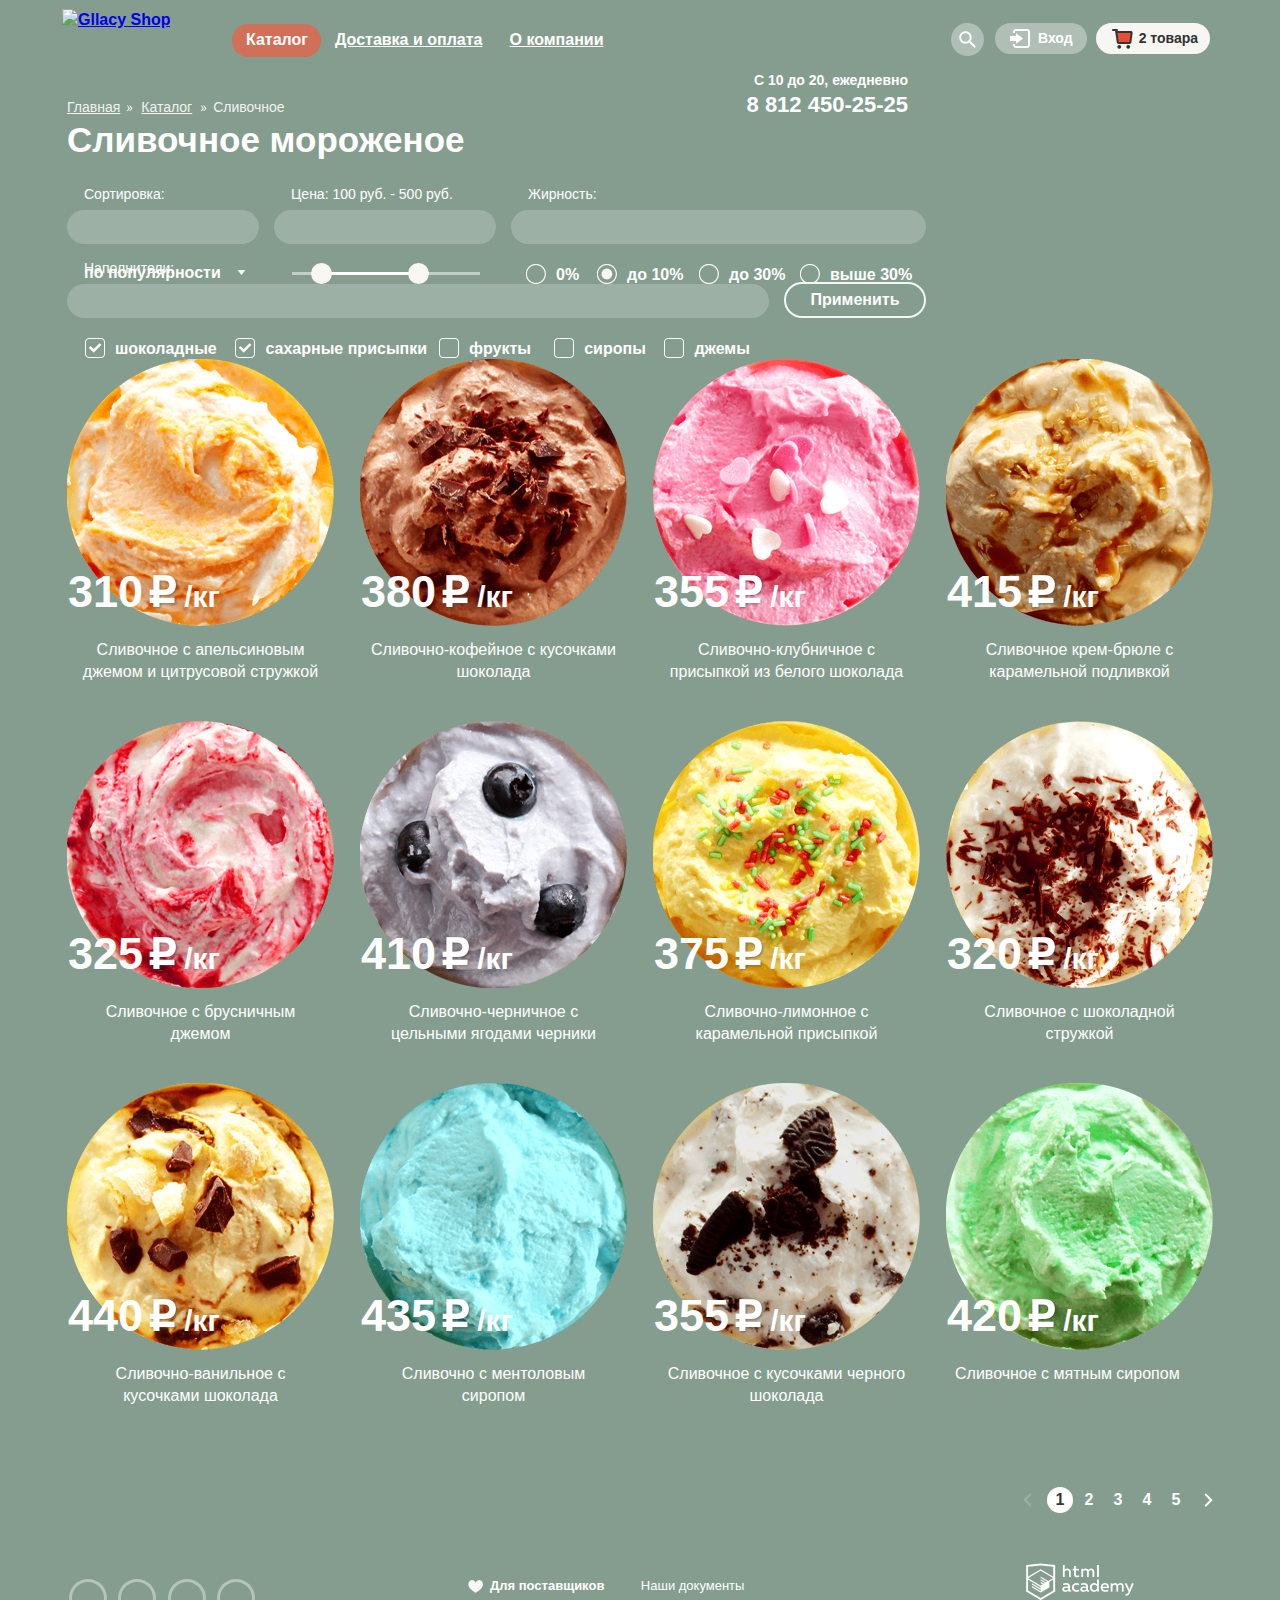
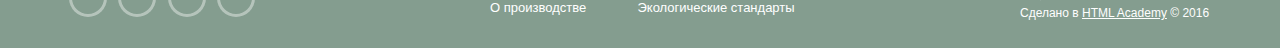
==== commit 7fb2535e: "Устранение ошибок" ====
--- a/catalog.html
+++ b/catalog.html
@@ -171,7 +171,7 @@
 						<div class="bestseller-item">
 							<div class="item-position">
 								<img src="img/Orange_icecream.png" alt="icecream">
-								<span class="icecream-price">310 <img src="img/Rub.png" alt=""><span class="kg">/кг</span></span>
+								<div class="icecream-price"><span class="price">310</span><img src="img/Rub.png" alt=""><span class="kg">/кг</span></div>
 							</div>	
 							<a class="icecream-item" href="#">Сливочное с апельсиновым джемом и цитрусовой стружкой</a>				
 							<a href="#" class="btn">Быстрый просмотр</a>
@@ -180,7 +180,7 @@
 						<div class="bestseller-item">
 							<div class="item-position">
 								<img src="img/Chocolate_icecream.png" alt="icecream">
-								<span class="icecream-price">380 <img src="img/Rub.png" alt=""><span class="kg">/кг</span></span>
+								<div class="icecream-price"><span class="price">380</span><img src="img/Rub.png" alt=""><span class="kg">/кг</span></div>
 							</div>	
 							<a class="icecream-item" href="#">Сливочно-кофейное с кусочками шоколада</a>						
 							<a href="#" class="btn">Быстрый просмотр</a>
@@ -189,7 +189,7 @@
 						<div class="bestseller-item">							
 							<div class="item-position">
 								<img src="img/Strawberry_icecream.png" alt="icecream">
-								<span class="icecream-price">355 <img src="img/Rub.png" alt=""><span class="kg">/кг</span></span>
+								<div class="icecream-price"><span class="price">355</span><img src="img/Rub.png" alt=""><span class="kg">/кг</span></div>
 							</div>	
 							<a class="icecream-item" href="#">Сливочно-клубничное с присыпкой из белого шоколада</a>
 							<a href="#" class="btn">Быстрый просмотр</a>										
@@ -198,7 +198,7 @@
 						<div class="bestseller-item">
 							<div class="item-position">
 								<img src="img/Cream_brulee.png" alt="icecream">
-								<span class="icecream-price">415 <img src="img/Rub.png" alt=""><span class="kg">/кг</span></span>
+								<div class="icecream-price"><span class="price">415</span><img src="img/Rub.png" alt=""><span class="kg">/кг</span></div>
 							</div>
 							<a class="icecream-item" href="#">Сливочное крем-брюле с карамельной подливкой</a>						
 							<a href="#" class="btn">Быстрый просмотр</a>
@@ -209,7 +209,7 @@
 						<div class="bestseller-item">
 							<div class="item-position">
 								<img src="img/Lingonberry_icecream.png" alt="icecream">
-								<span class="icecream-price">325 <img src="img/Rub.png" alt=""><span class="kg">/кг</span></span>
+								<div class="icecream-price"><span class="price">325</span><img src="img/Rub.png" alt=""><span class="kg">/кг</span></div>
 							</div>	
 							<a class="icecream-item" href="#">Сливочное с брусничным джемом</a>						
 							<a href="" class="btn">Быстрый просмотр</a>
@@ -218,7 +218,7 @@
 						<div class="bestseller-item">
 							<div class="item-position">
 								<img src="img/Blueberry_icecream.png" alt="icecream">
-								<span class="icecream-price">410 <img src="img/Rub.png" alt=""><span class="kg">/кг</span></span>
+								<div class="icecream-price"><span class="price">410</span><img src="img/Rub.png" alt=""><span class="kg">/кг</span></div>
 							</div>		
 							<a class="icecream-item" href="#">Сливочно-черничное с цельными ягодами черники</a>					
 							<a href="#" class="btn">Быстрый просмотр</a>
@@ -227,7 +227,7 @@
 						<div class="bestseller-item">
 							<div class="item-position">
 								<img src="img/Lemmon_icecream.png" alt="icecream">
-								<span class="icecream-price">375 <img src="img/Rub.png" alt=""><span class="kg">/кг</span></span>
+								<div class="icecream-price"><span class="price">375</span><img src="img/Rub.png" alt=""><span class="kg">/кг</span></div>
 							</div>	
 							<a class="icecream-item" href="#">Сливочно-лимонное с карамельной присыпкой</a>						
 							<a href="#" class="btn">Быстрый просмотр</a>
@@ -236,7 +236,7 @@
 						<div class="bestseller-item">
 							<div class="item-position">
 								<img src="img/Chocolate_chips_icecream.png" alt="icecream">
-								<span class="icecream-price">320 <img src="img/Rub.png" alt=""><span class="kg">/кг</span></span>
+								<div class="icecream-price"><span class="price">320</span><img src="img/Rub.png" alt=""><span class="kg">/кг</span></div>
 							</div>	
 							<a class="icecream-item" href="#">Сливочное с шоколадной стружкой</a>						
 							<a href="#" class="btn">Быстрый просмотр</a>
@@ -247,7 +247,7 @@
 						<div class="bestseller-item">
 							<div class="item-position">
 								<img src="img/Creamy_vanilla_icecream.png" alt="icecream">
-								<span class="icecream-price">440 <img src="img/Rub.png" alt=""><span class="kg">/кг</span></span>
+								<div class="icecream-price"><span class="price">440</span><img src="img/Rub.png" alt=""><span class="kg">/кг</span></div>
 							</div>
 							<a class="icecream-item" href="#">Сливочно-ванильное с кусочками шоколада</a>							
 							<a href="#" class="btn">Быстрый просмотр</a>
@@ -256,7 +256,7 @@
 						<div class="bestseller-item">
 							<div class="item-position">
 								<img src="img/Menthol_syrup_icecreamp.png" alt="icecream">
-								<span class="icecream-price">435 <img src="img/Rub.png" alt=""><span class="kg">/кг</span></span>
+								<div class="icecream-price"><span class="price">435</span><img src="img/Rub.png" alt=""><span class="kg">/кг</span></div>
 							</div>	
 							<a class="icecream-item" href="#">Сливочно с ментоловым сиропом</a>						
 							<a href="#" class="btn">Быстрый просмотр</a>
@@ -265,7 +265,7 @@
 						<div class="bestseller-item">
 							<div class="item-position">
 								<img src="img/Chocolate_crumbs_icecream.png" alt="icecream">
-								<span class="icecream-price">355 <img src="img/Rub.png" alt=""><span class="kg">/кг</span></span>
+								<div class="icecream-price"><span class="price">355</span><img src="img/Rub.png" alt=""><span class="kg">/кг</span></div>
 							</div>
 							<a class="icecream-item" href="#">Сливочное с кусочками черного шоколада</a>							
 							<a href="#" class="btn">Быстрый просмотр</a>
@@ -274,7 +274,7 @@
 						<div class="bestseller-item">
 							<div class="item-position">
 								<img src="img/Mint_syrup_icecream.png" alt="icecream">
-								<span class="icecream-price">420 <img src="img/Rub.png" alt=""><span class="kg">/кг</span></span>
+								<div class="icecream-price"><span class="price">420</span><img src="img/Rub.png" alt=""><span class="kg">/кг</span></div>
 							</div>	
 							<a class="icecream-item" href="#">Сливочное с мятным сиропом</a>							
 							<a href="#" class="btn">Быстрый просмотр</a>
--- a/css/style.css
+++ b/css/style.css
@@ -51,6 +51,7 @@
 
 .logo{
 	float: left;
+	width: 154px;
 	margin-right: 16px;
 	margin-top: 9px;
 	margin-left: -5px;
@@ -256,7 +257,7 @@
 	display: block;
 	box-sizing: border-box;
 	outline: none;
-	padding: 15px 0px 15px 14px;
+	padding: 15px 14px 15px 14px;
 	border-radius: 5px;
 	border: 1px solid #d3d3d2;
 	font-weight: bold;
@@ -553,6 +554,7 @@
 	position: absolute;
 	right: 372px;
 	top: 72px;
+	text-align: right;
 }
 
 .main-header-contact p{
@@ -565,7 +567,6 @@
 .contact-info{
 	font-size: 22px;
 	line-height: 24px;
-	margin-right: 5px;
 }
 
 .info{margin-bottom: 10px;}
@@ -656,8 +657,8 @@
 }
 
 .special-offer-item{
-	width: 541px;
-	padding-left: 19px;
+	width: 538px;
+	padding: 15px 3px 15px 19px;
 	margin-bottom: 40px;
 	float: left;
 	margin-right: 26px;
@@ -667,11 +668,10 @@
 .special-offer-item:nth-child(2n){margin-right: 0px;}
 
 .special-offer-headline{
-	font-weight: 700;
+	font-weight: 600;
 	font-size: 35px;
 	line-height: 41px;
 	margin: 0;
-	margin-top: 15px;
 	margin-bottom: 16px;
 	color: #fff;
 }
@@ -680,7 +680,7 @@
 	font-size: 18px;
 	line-height: 22px;
 	margin: 0;
-	margin-bottom: 15px;
+	margin-bottom: 43px;
 }
 
 .strawberry-item{
@@ -694,7 +694,7 @@
 
 .strawberry-item .btn, .chocolate-item .btn{
 	float: right;
-	margin: 28px 21px 23px 0px;
+	margin: 0px 17px 9px 0px;
 	padding: 11px 20px 11px 16px;
 }
 
@@ -779,9 +779,12 @@
 .icecream-price{
 	position: absolute;
     bottom: 18px;
-    font-size: 45px;
+    left: 1px;
+}
+
+.price{
+	font-size: 45px;
     line-height: 45px;
-    left: 1px;
 }
 
 .icecream-price img{
@@ -858,9 +861,10 @@
 	float: left;
 	background: url(../img/Strawberry_background.jpg) no-repeat;
 	padding: 24px 0px 24px 20px;
-	width: 560px;
+	max-width: 560px;
 	box-sizing: border-box;
 	min-height: 220px;
+	overflow: hidden;
 }
 
 .news-headline {
@@ -881,7 +885,7 @@
 
 .delivery{
 	float: right;
-	background: url(../img/Post_background.png) no-repeat;
+	background: url(../img/Post_background.png);
 	padding: 5px;
 }
 
@@ -892,6 +896,7 @@
 }
 
 .delivery-info p{
+	max-height: 65px;
 	margin: 0px;
 	padding-bottom: 35px;
 	font-size: 16px;
@@ -902,7 +907,7 @@
 .delivery-form .delivery-input{
 	float: left;
 	width: 368px;
-	padding: 9px 0px 9px 14px;
+	padding: 9px 14px 9px 14px;
 	font-size: 16px;
 	line-height: 24px;
 	margin: 0px;
@@ -1078,7 +1083,7 @@
 .name-input, .popup-input{
 	width: 266px;
 	margin-bottom: 20px;
-	padding: 9px 0px;
+	padding: 9px 14px;
 }
 
 .name-label{
@@ -1112,7 +1117,7 @@
 }
 
 .popup-input:focus ~ .popup-label{
-	top: 54px;
+	top: 45px;
 	font-size: 14px;
 	color: #5b9ddf;
 }
@@ -1125,7 +1130,7 @@
 .content-textarea{
 	box-sizing: border-box;
 	padding: 16px;
-	padding-left: 6px;
+	padding-right: 6px;
 	border: 1px solid #c7c6c5;
 	border-radius: 5px;
 	font-size: 16px;
@@ -1146,7 +1151,7 @@
 }
 
 .content-textarea:focus ~ .textarea-label{
-	top: 130px;
+	top: 107px;
 	font-size: 14px;
 	color: #5b9ddf;
 }
@@ -1313,8 +1318,9 @@
 	height: 21px;
 	background: #f8f7f4;
 	border-radius: 50%;
-	cursor: pointer;
-}
+}
+
+.toggle:hover{cursor: pointer;}
 
 .toggle-min{left: 37px;}
 
@@ -1495,6 +1501,8 @@
 	background-repeat: no-repeat;
 	background-position: 0px 6px;
 }
+
+.prev , .next:hover{background-color: transparent;}
 /*=========Catalog Gllacy End=========*/
 
 /*=========FOOTER=========*/
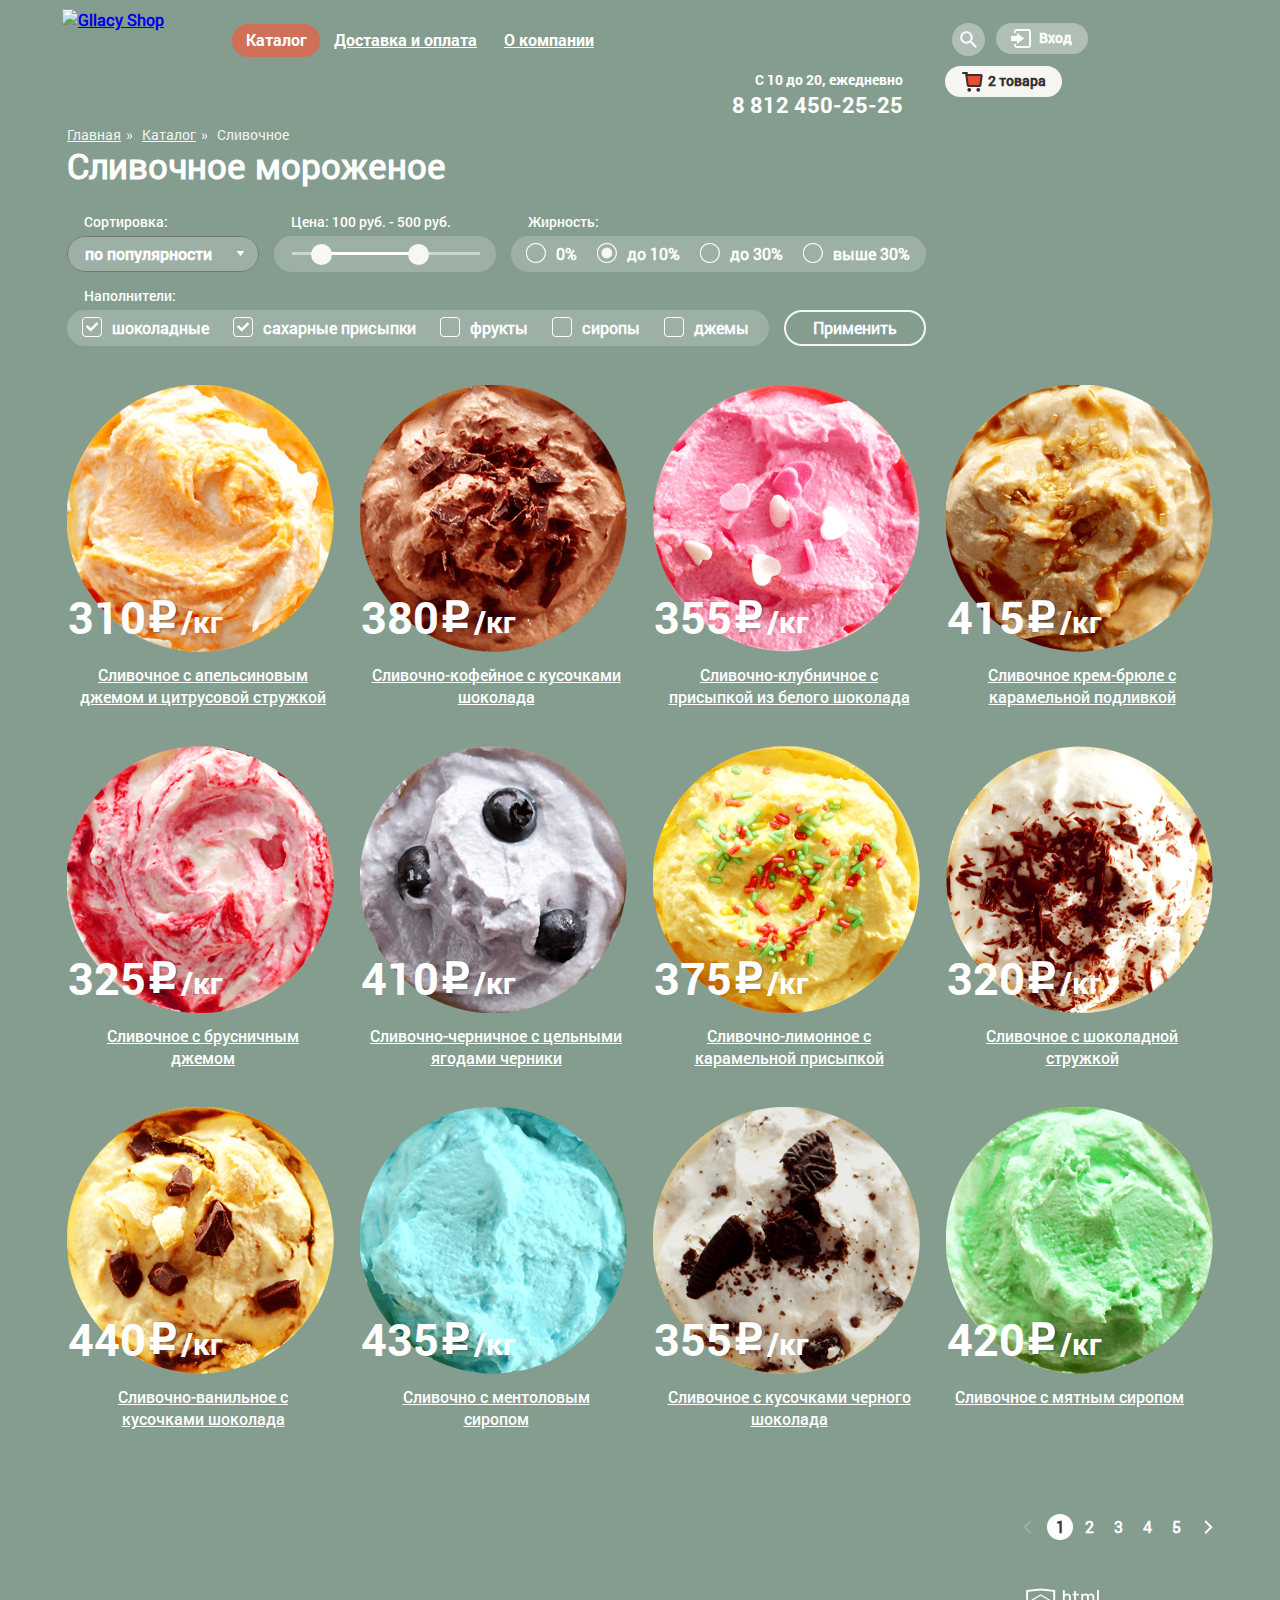
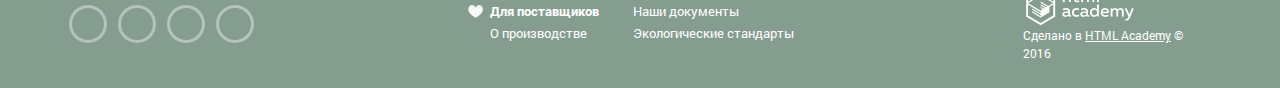
==== commit 0cfe3980: "Коррекция филдсетов" ====
--- a/catalog.html
+++ b/catalog.html
@@ -39,7 +39,7 @@
 					<div class="search-block">
 						<a href="#" class="search"></a>	
 						<div class="office-search-form">
-							<form class="search-form" action="" method="get">
+							<form action="#" class="search-form" method="get">
 								<input class="search-input" type="search" name="search" id="search-input" required>
 								<label class="search-label label" for="search-input">Что ищем?</label>
 							</form>
@@ -49,8 +49,8 @@
 					<div class="login-block">
 						<a href="#" class="login">Вход</a>
 						<div class="office-login-form">
-							<form class="login-form" action="" method="post">
-								<input class="email-input" type="mail" name="email" id="email-input" required>
+							<form action="#" class="login-form" method="post">
+								<input class="email-input" type="email" name="mail" id="email-input" required>
 								<label class="email-label label" for="email-input">Электронная почта</label>
 								<input class="password-input" type="password" name="password" id="password-input" required="">
 								<label class="password-label label" for="">Пароль</label>
@@ -94,7 +94,7 @@
 				<div class="main-header-contact">
 					<p>С 10 до 20, ежедневно</p>
 					<span class="contact-info">8 812 450-25-25</span>
-				</div>		
+				</div>			
 			</div>		
 		</header>
 
@@ -104,65 +104,76 @@
 					<a class="breadcrumbs-item" href="index.html">Главная</a>
 					<a class="breadcrumbs-item" href="catalog.html">Каталог</a>
 					<a class="breadcrumbs-item" href="#">Сливочное</a>
-				</div>			
+				</div>
 
 				<div class="choice-zone clearfix">
 					<h1 class="catalog-headline">Сливочное мороженое</h1>
-					<form class="ice-cream-selection clearfix" action="" method="post">
+					<form action="#" class="ice-cream-selection clearfix" method="post">
+					<div class="filter-box clearfix">
 						<fieldset class="sorting-part sorting">
 							<legend>Сортировка:</legend>
+							<div class="sorting-item">
 								<select name="sorting" class="sorting-select">
 									<option value="criterion">по популярности</option>
 									<option value="criterion">сначала недорогие</option>
 									<option value="criterion">сначала дорогие</option>
 									<option value="criterion">по жирности</option>
-								</select>																
+								</select>	
+							</div>																												
 						</fieldset>
 
-						<fieldset class="sorting-part range">
-							<legend>Цена: 100 руб. - 500 руб.</legend>								
-								<div class="scale">
-									<div class="bar"></div>
-								</div>
-								<div class="toggle toggle-min"></div>
-								<div class="toggle toggle-max"></div>		
+						<fieldset class="sorting-part">
+							<legend>Цена: 100 руб. - 500 руб.</legend>
+								<div class="range-controls">
+									<div class="scale">
+										<div class="bar"></div>
+									</div>
+									<div class="toggle toggle-min"></div>
+									<div class="toggle toggle-max"></div>
+								</div>																		
 						</fieldset>
 
-						<fieldset class="sorting-part fatness">
+						<fieldset class="sorting-part">
 							<legend>Жирность:</legend>
-							<input class="radio-input" type="radio" name="fatness" value="0%" id="zero-input">	
-							<label for="zero-input" class="radio-label zero">0%</label>
+							<div class="fatness">
+								<input class="radio-input" type="radio" name="fatness" value="0%" id="zero-input">	
+								<label for="zero-input" class="radio-label zero">0%</label>
 							
-							<input class="radio-input" type="radio" name="fatness" value="до 10%" id="ten-input" checked>
-							<label for="ten-input" class="radio-label ten">до 10%</label>
+								<input class="radio-input" type="radio" name="fatness" value="до 10%" id="ten-input" checked>
+								<label for="ten-input" class="radio-label ten">до 10%</label>
 							
-							<input for="before30" class="radio-input" type="radio" name="fatness" value="до 30%" id="before30-input">
-							<label for="before30-input" class="radio-label before30">до 30%</label>
+								<input for="before30" class="radio-input" type="radio" name="fatness" value="до 30%" id="before30-input">
+								<label for="before30-input" class="radio-label before30">до 30%</label>
 							
-							<input class="radio-input" type="radio" name="fatness" value="выше 30%" id="above30-input">	
-							<label for="above30-input" class="radio-label above30">выше 30%</label>								
+								<input class="radio-input" type="radio" name="fatness" value="выше 30%" id="above30-input">	
+								<label for="above30-input" class="radio-label above30">выше 30%</label>		
+							</div>													
 						</fieldset>
-
-						<fieldset class="sorting-part fillers">
+					</div>
+
+					<div class="filter-box clearfix">
+						<fieldset class="sorting-part">
 							<legend>Наполнители:</legend>
-
-							<input type="checkbox" class="checkbox-input" id="chocolate" checked>
-							<label for="chocolate" class="checkbox-label chocolate">шоколадные</label>
-
-							<input type="checkbox" class="checkbox-input" id="sugar" checked>
-							<label for="sugar" class="checkbox-label sugar">сахарные присыпки</label>
-
-							<input type="checkbox" class="checkbox-input" id="fruits">
-							<label for="fruits" class="checkbox-label fruits">фрукты</label>
+							<div class="fillers">
+								<input type="checkbox" class="checkbox-input" id="chocolate" checked>
+								<label for="chocolate" class="checkbox-label chocolate">шоколадные</label>
+
+								<input type="checkbox" class="checkbox-input" id="sugar" checked>
+								<label for="sugar" class="checkbox-label sugar">сахарные присыпки</label>
+
+								<input type="checkbox" class="checkbox-input" id="fruits">
+								<label for="fruits" class="checkbox-label fruits">фрукты</label>
 							
-							<input type="checkbox" class="checkbox-input" id="syrup">
-							<label for="syrup" class="checkbox-label syrup">сиропы</label>
-
-							<input type="checkbox" class="checkbox-input" id="jam">
-							<label for="jam" class="checkbox-label jam">джемы</label>
+								<input type="checkbox" class="checkbox-input" id="syrup">
+								<label for="syrup" class="checkbox-label syrup">сиропы</label>
+
+								<input type="checkbox" class="checkbox-input" id="jam">
+								<label for="jam" class="checkbox-label jam">джемы</label>
+							</div>							
 						</fieldset>
 
-						<button class="apply" type="submit">Применить</button>				
+						<button class="apply" type="submit">Применить</button>	
+					</div>									
 					</form>
 				</div>
 			
--- a/css/style.css
+++ b/css/style.css
@@ -1,8 +1,39 @@
+@font-face {
+    font-family: 'RobotoBold';
+    src: url('../fonts/RobotoBold.eot');
+    src: url('../fonts/RobotoBold.eot') format('embedded-opentype'),
+         url('../fonts/RobotoBold.woff2') format('woff2'),
+         url('../fonts/RobotoBold.woff') format('woff'),
+         url('../fonts/RobotoBold.ttf') format('truetype'),
+         url('../fonts/RobotoBold.svg#RobotoBold') format('svg');
+}
+
+@font-face {
+    font-family: 'RobotoMedium';
+    src: url('../fonts/RobotoMedium.eot');
+    src: url('../fonts/RobotoMedium.eot') format('embedded-opentype'),
+         url('../fonts/RobotoMedium.woff2') format('woff2'),
+         url('../fonts/RobotoMedium.woff') format('woff'),
+         url('../fonts/RobotoMedium.ttf') format('truetype'),
+         url('../fonts/RobotoMedium.svg#RobotoMedium') format('svg');
+}
+
+@font-face {
+    font-family: 'RobotoRegular';
+    src: url('../fonts/RobotoRegular.eot');
+    src: url('../fonts/RobotoRegular.eot') format('embedded-opentype'),
+         url('../fonts/RobotoRegular.woff2') format('woff2'),
+         url('../fonts/RobotoRegular.woff') format('woff'),
+         url('../fonts/RobotoRegular.ttf') format('truetype'),
+         url('../fonts/RobotoRegular.svg#RobotoRegular') format('svg');
+}
+
 body{
+	position: relative;
 	font-weight: 700;
 	font-size: 16px;
 	line-height: 22px;
-	font-family: 'Roboto Bold', 'Arial', sans-serif;
+	font-family: 'RobotoRegular', 'Arial', sans-serif;
 	margin: 0;
 	color: #fff;
 	min-width: 1200px;
@@ -82,6 +113,7 @@
 .main-navigation-item{
 	color: #fff;
 	line-height: 18px;
+	font-family: 'RobotoBold';
 	display: block;
 	padding: 7px 13px 7px 14px;
 	text-decoration: underline;
@@ -216,9 +248,9 @@
 .search, .login, .bucket{
 	display: inline-block;
 	vertical-align: top;
-	font-weight: 500;
 	font-size: 14px;
 	line-height: 16px;
+	font-family: 'RobotoMedium';
 	color: #fff; 
 	text-decoration: none;
 }
@@ -228,7 +260,7 @@
 	height: 33px;
 	background: rgba(255,255,255,0.35) url(../img/Search.png) no-repeat 50% 50%;
 	border-radius: 50%;
-	margin-left: 6px;
+	margin-left: 7px;
 	margin-right: 11px;	
 }
 
@@ -240,12 +272,12 @@
 	display: none;
 	position: absolute;
 	z-index: 5;
-	top: 40px;
-	right: 224px;
+	top: 37px;
+	right: 228px;
 	width: 311px;
 	padding: 20px 15px;
 	background-color: #f8f7f4;
-	border-radius: 4px;
+	border-radius: 6px;
 	box-shadow: -2px 11px 20px 0px rgba(0,0,0,0.65);
 }
 
@@ -257,7 +289,7 @@
 	display: block;
 	box-sizing: border-box;
 	outline: none;
-	padding: 15px 14px 15px 14px;
+	padding: 8px 14px 9px 14px;
 	border-radius: 5px;
 	border: 1px solid #d3d3d2;
 	font-weight: bold;
@@ -277,14 +309,16 @@
 }
 
 .search-input:focus ~ .search-label{
-	top:-20px;
-	font-size: 14px;
+	top:-14px;
+	font-size: 11px;
+	line-height: 13px;
 	color: #5b9ddf;
 }
 
 .search-input:valid ~ .search-label{
-	top:-20px;
-	font-size: 14px;
+	top:-14px;
+	font-size: 11px;
+	line-height: 13px;
 }
 
 .label, .delivery-label{
@@ -293,7 +327,7 @@
 	font-weight:normal;
 	position:absolute;
 	left: 14px;
-	top: 17px;
+	top: 9px;
 	transition:0.2s ease all; 
 	-moz-transition:0.2s ease all; 
 	-webkit-transition:0.2s ease all;
@@ -308,11 +342,10 @@
 .login-block:hover .office-login-form{display: block;}
 
 .login{
-	padding: 7px 14px 8px 43px;
+	padding: 7px 16px 8px 43px;
 	background: rgba(255,255,255,0.35) url(../img/Entrance.png) no-repeat 21% 53%;
 	border-radius: 16px;
 	margin-right: 9px;
-	font-weight: bold;
 }
 
 .login:hover{
@@ -324,10 +357,10 @@
 	display: none;
 	position: absolute;
 	z-index: 4;
-	top: 40px;
-	right: 122px;
+	top: 37px;
+	right: 124px;
 	width: 241px;
-	padding: 20px 17px 20px 19px;
+	padding: 20px 17px 23px 19px;
 	background-color: #f8f7f4;
 	border-radius: 4px;
 	box-shadow: -1px 11px 20px 0px rgba(0,0,0,0.65);
@@ -348,35 +381,38 @@
 }
 
 .email-input:focus ~ .email-label{
-	top: -22px;
-	font-size:14px;
+	top: -14px;
+	font-size:11px;
+	line-height: 13px;
 	color: #5b9ddf;
 }
 
 .email-input:valid ~ .email-label{
-	top: -22px;
-	font-size: 14px;
-}
-
-.password-label{top: 91px;}
+	top: -14px;
+	font-size: 11px;
+}
+
+.password-label{top: 73px;}
 
 .password-input:focus ~ .password-label{
 	color: #5b9ddf;
-	top: 54px;
+	top: 43px;
+	font-size: 11px;
 }
 
 .password-input:valid ~ .password-label{
-	top: 54px;
+	top: 43px;
+	font-size: 11px;
 }
 
 .btn{
 	display: inline-block;
 	vertical-align: top;
 	background: linear-gradient(to top, rgb(231,74,53) 0%, rgb(242,104,67) 100%);
-    padding: 16px 25px;
+    padding: 10px 25px;
     font-size: 18px;
     line-height: 24px;
-    font-weight: 700;
+    font-family: 'RobotoBold';
     color: #fff;
     border-radius: 25px;
     text-decoration: none;
@@ -404,13 +440,13 @@
 }
 
 .forgot-password{
-	bottom: 51px;
-	right: 32px;
+	bottom: 44px;
+	right: 37px;
 }
 
 .new-regestration{
-	bottom: 27px;
-	right: 17px;
+	bottom: 23px;
+	right: 18px;
 }
 
 .forgot-password:hover, .new-regestration:hover,
@@ -425,14 +461,13 @@
 }
 
 .bucket{
-	padding: 7px 32px 8px 43px; 
+	padding: 7px 34px 8px 43px; 
 	background: rgba(255,255,255,0.35) url(../img/Bucket.png) no-repeat 18% 58%;
 	border-radius: 16px;
-	font-weight: bold;
 }
 
 .full-bucket{
-	padding: 7px 12px 8px 43px; 
+	padding: 7px 16px 8px 43px; 
 	background: #f7f6f3 url(../img/Bucket_full.png) no-repeat 18% 58%;
 	border-radius: 16px;
 	color: #323232;
@@ -552,9 +587,10 @@
 
 .main-header-contact{
 	position: absolute;
-	right: 372px;
+	right: 377px;
 	top: 72px;
 	text-align: right;
+	font-family: 'RobotoBold';
 }
 
 .main-header-contact p{
@@ -588,18 +624,18 @@
 .slide-title{
 	width: 700px;
   	margin: 0 auto;
-  	margin-bottom: 30px;
-  	font-weight: 700;
+  	margin-bottom: 32px;
   	font-size: 60px;
-  	line-height: 60px;
-  	padding: 45px 10px 0px 10px;
+  	line-height: 60.35px;
+  	font-family: 'RobotoBold';
+  	padding: 41px 9px 0px 13px;
 }
 
 .slide-btn{
 	display: inline-block;
 	padding: 8px 37px 12px 40px;
-	font-size: 31px;
-	line-height: 41px;
+	font-size: 32px;
+	line-height: 44px;
 	text-shadow: 0 2px 5px rgba(160, 32, 11, 0.76);
 	border-radius: 30px;
 	margin-bottom: 4px;
@@ -657,8 +693,8 @@
 }
 
 .special-offer-item{
-	width: 538px;
-	padding: 15px 3px 15px 19px;
+	width: 519px;
+	padding: 13px 22px 15px 19px;
 	margin-bottom: 40px;
 	float: left;
 	margin-right: 26px;
@@ -671,6 +707,7 @@
 	font-weight: 600;
 	font-size: 35px;
 	line-height: 41px;
+	font-family: 'RobotoBold';
 	margin: 0;
 	margin-bottom: 16px;
 	color: #fff;
@@ -680,25 +717,26 @@
 	font-size: 18px;
 	line-height: 22px;
 	margin: 0;
-	margin-bottom: 43px;
+	margin-bottom: 44px;
+	font-family: 'RobotoBold';
 }
 
 .strawberry-item{
 	position: relative;
-	background: url(../img/Raspberry_background.jpg) no-repeat;
+	background: #7b1d39 url(../img/Raspberry_background.jpg) no-repeat;
 }
 
 .chocolate-item{
-	background: url(../img/Chocolate_background.jpg) no-repeat;
+	background: #2c1206 url(../img/Chocolate_background.jpg) no-repeat;
 }
 
 .strawberry-item .btn, .chocolate-item .btn{
 	float: right;
-	margin: 0px 17px 9px 0px;
-	padding: 11px 20px 11px 16px;
-}
-
-.main-shop-info, .shop-news {margin-bottom: 39px;}
+	margin: 0px 0px 9px 0px;
+	padding: 10px 20px 12px 21px;
+}
+
+.main-shop-info, .shop-news {margin-bottom: 40px;}
 
 .bestseller{margin-bottom: 38px;}
 
@@ -711,6 +749,8 @@
 }
 
 .bestseller-item:hover{z-index: 2;}
+
+.bestseller-item:hover .icecream-item{text-decoration: none;}
 
 .bestseller-item:hover::before{
 	position: absolute;
@@ -750,14 +790,13 @@
 	display: inline-block;
 	text-align: center;
 	font-weight: 400;
-	padding: 7px 9px 0px 9px;
+	padding: 7px 4px 0px 9px;
 	font-size: 16px;
 	line-height: 22px;
 	color: #fff;
-	text-decoration: none;
-}
-
-.icecream-item:hover{color: #ffbc9e;}
+	font-family: 'RobotoMedium';
+	text-decoration: underline;
+}
 
 .bestseller-item:hover .item-position{z-index: 5;} 
 
@@ -780,6 +819,7 @@
 	position: absolute;
     bottom: 18px;
     left: 1px;
+    font-family: 'RobotoBold';
 }
 
 .price{
@@ -807,16 +847,17 @@
 	background: url(../img/Waffle.jpg);
 	border-radius: 15px; 
 	font-size: 0;
-	padding: 25px 20px 15px 20px;
+	padding: 24px 19px 17px 21px;
 }
 
 .index-headline {
 	font-size: 24px;
 	line-height: 30px;
-	font-weight: 600;
+	font-family: 'RobotoMedium';
+	font-weight: 400;
  	color: #323232;
  	margin: 0;
- 	padding-bottom: 8px;
+ 	padding-bottom: 10px;
 }
 
 .advantages{
@@ -831,7 +872,8 @@
 	margin-right: 26px;
 	padding-bottom: 8px;
 	padding-left: 57px;
-	padding-top: 15px;
+	padding-top: 13px;
+	font-family: 'RobotoRegular';
 }
 
 .advantages:nth-child(odd){margin-right: 0px;}
@@ -859,12 +901,12 @@
 
 .blog{
 	float: left;
-	background: url(../img/Strawberry_background.jpg) no-repeat;
-	padding: 24px 0px 24px 20px;
-	max-width: 560px;
+	background: #fff url(../img/Strawberry_background.jpg) no-repeat;
+	padding: 23px 20px 24px 21px;
+	width: 560px;
 	box-sizing: border-box;
 	min-height: 220px;
-	overflow: hidden;
+	font-family: 'RobotoMedium';
 }
 
 .news-headline {
@@ -878,9 +920,14 @@
 	display: inline-block;
 	font-size: 24px;
 	line-height: 30px;
+	font-family: 'RobotoBold';
 	color: #323232;
 	text-decoration: underline;
 	max-width: 300px;
+}
+
+.blog a:hover{
+	color: #f10c02;
 }
 
 .delivery{
@@ -892,11 +939,10 @@
 .delivery-info{
 	background-color: #f8f7f4;
 	border-radius: 16px;
-	padding: 30px 19px 35px 19px;
+	padding: 29px 19px 36px 20px;
 }
 
 .delivery-info p{
-	max-height: 65px;
 	margin: 0px;
 	padding-bottom: 35px;
 	font-size: 16px;
@@ -928,18 +974,18 @@
 
 .delivery-input:focus ~ .delivery-label{
 	top: -22px;
-	font-size: 14px;
+	font-size: 11px;
 	color: #8fbdec;
 }
 
 .delivery-input:valid ~ .delivery-label{
 	top:-22px;
-	font-size: 14px;
+	font-size: 11px;
 }
 
 .delivery-form .btn{
 	float: right;
-	padding: 9px 17px;
+	padding: 10px 19px;
 }
 
 .map{position: relative;}
@@ -969,11 +1015,11 @@
 
 .main-contacts span{
 	display: inline-block;
-	padding-bottom: 18px;
-	font-weight: 700;
+	padding-bottom: 17px;
 	font-size: 18px;
 	line-height: 24px;
 	color: #323232;
+	font-family: 'RobotoBold';
 }
 
 .main-contacts  .phone{
@@ -981,12 +1027,11 @@
 }
 
 .feedback{
-	margin-top: 22px;
-	padding: 10px 17px 10px 28px;
+	margin-top: 21px;
+	padding: 10px 27px 10px 28px;
 }
 
 /*MODAL WINDOW*/
-
 @keyframes bounce {
   0%   {
     transform: translateY(-2000px);
@@ -1018,7 +1063,7 @@
 	display: none;
 	position: absolute;
 	z-index: 11;
-	top: 66%;
+	top: 14%;
 	left: 50.2%;
 	width: 428px;
 	padding: 15px 24px;
@@ -1042,7 +1087,7 @@
 .content-close{
 	position: absolute;
 	outline: none;
-	top: 14px;
+	top: 15px;
 	right: 15px;
 	width: 18px;
 	height: 17px;
@@ -1088,7 +1133,7 @@
 
 .name-label{
 	font-size: 16px;
-	left: 15px;
+	left: 13px;
 	top: 12px;
 }
 
@@ -1123,21 +1168,21 @@
 }
 
 .popup-input:valid ~ .popup-label{
-	top: 54px;
+	top: 44px;
 	font-size: 14px;
 }
 
 .content-textarea{
 	box-sizing: border-box;
-	padding: 16px;
-	padding-right: 6px;
+	padding: 17px;
+	padding-right: 16px;
 	border: 1px solid #c7c6c5;
 	border-radius: 5px;
 	font-size: 16px;
 	line-height: 24px;
 	color: #323232;
 	font-weight: bold;
-	margin-bottom: 20px;
+	margin-bottom: 19px;
 }
 
 .content-textarea:focus{
@@ -1157,13 +1202,13 @@
 }
 
 .content-textarea:valid ~ .textarea-label{
-	top: 130px;
+	top: 107px;
 	font-size: 14px;
 }
 
 .modal-btn{
 	float: right;
-	padding: 10px 21px;
+	padding: 10px 23px;
 }
 
 .modal-overlay{
@@ -1176,7 +1221,13 @@
 	height: 100%;
 	background: rgba(0, 0, 0, 0.5);
 }
+
+.modal-overlay-show{
+	display: block;
+	animation: bounce 0.6s;
+}
 /*MODAL WINDOW END*/
+
 /*=========Index Gllacy End=========*/
 
 /*=========Catalog Gllacy=========*/
@@ -1189,7 +1240,7 @@
 	vertical-align: top;
 	margin: 0px;
 	margin-top: 20px;
-	margin-bottom: 4px;
+	margin-bottom: 2px;
 	font-size: 0;
 }
 
@@ -1227,53 +1278,55 @@
 	line-height: 41px;
 	color: #fff;
 	margin: 0px;
-	margin-bottom: 26px;
+	margin-bottom: 21px;
 }
 
 .ice-cream-selection{
 	padding-right: 20px;
-	margin-bottom: 25px;
+	margin-bottom: 30px;
+}
+
+.filter-box{
+	margin-bottom: 9px;
 }
 
 .sorting-part{
 	float: left;
-	position: relative;
 	margin: 0px;
+	margin-right: 15px;
+	padding: 0px;
 	border: none;
-	padding: 5px 0px 6px 0px;
-	margin-bottom: 16px;
-	margin-right: 15px;
-	background: rgba(255,255,255,0.2);
-	border-radius: 30px;
-}
-
-legend{
+	outline: none;	
+}
+
+.sorting-part legend{
 	font-size: 14px;
 	line-height: 16px;
-	padding: 0px;
-	padding-bottom: 31px;
-	padding-left: 17px;
+	padding: 7px 0px 6px 17px;
 	font-weight: 400;
-}
-
-option{outline: none;}
-
-.sorting{width: 192px;}
+	font-family: 'RobotoMedium';
+}
+
+.sorting-part option{outline: none;}
+
+.sorting-item{
+	position: relative;
+	width: 192px;
+	border-radius: 30px;
+	background: rgba(255,255,255,0.2);
+}
 
 .sorting-select{
-	position: absolute;
-	width: 192px;
-	top: 22px;
-	right: 8px;
-	left: 0px;
-	border: none;
+	width: 192px;	
 	background: transparent url(../img/Marker.png) 93% 48% no-repeat;
 	color: #fff;
-	font-weight: bold;
+	font-weight: bold;	
+	border-radius: 30px;
+	padding: 8px 17px;
+	font-size: 16px;
+	line-height: 18px;
+	font-family: 'RobotoMedium';
 	outline: none;
-	border-radius: 30px;
-	padding: 7px 17px;
-	font-size: 16px;
 	-webkit-appearance: none;
   	-moz-appearance: none;
   	text-indent: 0.01px; 
@@ -1288,15 +1341,17 @@
 	
 }
 
-.range{width: 222px;}
-
-.range-filter{
-	width: 100%;
+.range-controls{
+	position: relative;
+	width: 222px;
+	padding:  18px 0px 18px 0px;
+	border-radius: 30px;
+	background: rgba(255,255,255,0.2);
 }
 
 .scale, .bar{
 	position: absolute;
-	top: 39px;
+	top: 16px;
 	left: 18px;
 	width: 188px;
 	height: 3px;
@@ -1312,7 +1367,7 @@
 
 .toggle{
 	position: absolute;
-	top: 30px;
+	top: 8px;
 	left: 0px;
 	width: 21px;
 	height: 21px;
@@ -1327,6 +1382,9 @@
 .toggle-max{left: 134px;}
 
 .fatness{
+	border-radius: 30px;
+	background: rgba(255,255,255,0.2);
+	padding:  7px 0px 7px 0px;
 	width: 415px; 
 	margin-right: 5px;
 	font-size: 0;
@@ -1337,24 +1395,28 @@
 }
 
 .radio-label, .checkbox-label{
-	display: inline-block;
+	position: relative;
+	display: inline-block;
+	vertical-align: top;
 	cursor: pointer;
-	top: 31px;
-	left: 15px;
-	padding-left: 30px;
-	position: absolute;
+	padding-left: 45px;	
+	margin-right: 5px;
 	font-size: 16px;
-	margin-right: 15px;
+}
+
+.radio-label:last-of-type, .checkbox-label:last-of-type{
+	margin-right: 0px;
 }
 
 .radio-label::before, .checkbox-label::before{
+	position: absolute;
     content: "";
     display: inline-block;
     width: 20px;
 	height: 20px;
     margin-right: 0px;
-	position: absolute;
-    left: 0;
+    top: 0px;
+    left: 15px;
 	background: url(../img/Radio-sprite.png) no-repeat;
 }
 
@@ -1374,16 +1436,12 @@
 	opacity: 0.4;
 }
 
-.ten{left: 86px;}
-
-.before30{left: 188px;}
-
-.above30{
-	left: 289px;
-	margin-right: 0px;
-}
-
-.fillers{width: 702px;}
+.fillers{
+	width: 702px;
+	border-radius: 30px;
+	background: rgba(255,255,255,0.2);
+	padding:  7px 0px 7px 0px;
+}
 
 .checkbox-label::before{
 	background: url(../img/Checkbox-sprite.png) no-repeat;
@@ -1404,16 +1462,6 @@
 .checkbox-input:disabled + .checkbox-label::before{
 	opacity: 0.4;
 }
-
-.chocolate{left: 18px;}
-
-.sugar{left: 24%;}
-
-.fruits{left: 53%;}
-
-.syrup{left: 69.4%;}
-
-.jam{left: 85.1%; margin-right: 0px;}
 
 .apply{
 	width: 142px;
@@ -1421,7 +1469,7 @@
 	background-color: transparent;
     border: 2px solid #f5f7f6;
     color: #fff;
-    margin-top: 22px;
+    margin-top: 29px;
     padding: 5px 0px;
     border-radius: 30px;
     outline: none;
@@ -1442,7 +1490,7 @@
 .paginator{
 	float: right;
 	width: 190px;
-	margin-top: 42px;
+	margin-top: 46px;
 	margin-bottom: 30px;
 	font-size: 0;	
 }
@@ -1508,7 +1556,7 @@
 /*=========FOOTER=========*/
 .main-footer{
 	padding: 0px 27px;
-	padding-top: 20px;
+	padding-top: 18px;
 	padding-bottom: 25px;
 }
 
@@ -1561,7 +1609,7 @@
 }
 .footer-info .providers{
 	background: url(../img/Heart.png) no-repeat 0% 50%;
-	font-weight: 700;
+	font-family: 'RobotoBold';
 }
 
 .footer-info a{
@@ -1578,7 +1626,7 @@
 .footer-info a:hover{color: #ffbc9e;}
 
 .footer-info a:nth-child(odd){
-	margin-right: 10px;
+	margin-right: 6px;
 }
 
 .copyright{
@@ -1599,7 +1647,7 @@
 	font-size: 12px;
 	line-height: 18px;
 	color: #fefefe;
-	padding-left: 74px;	
+	padding-left: 77px;	
 }
 
 .copyright .academy{
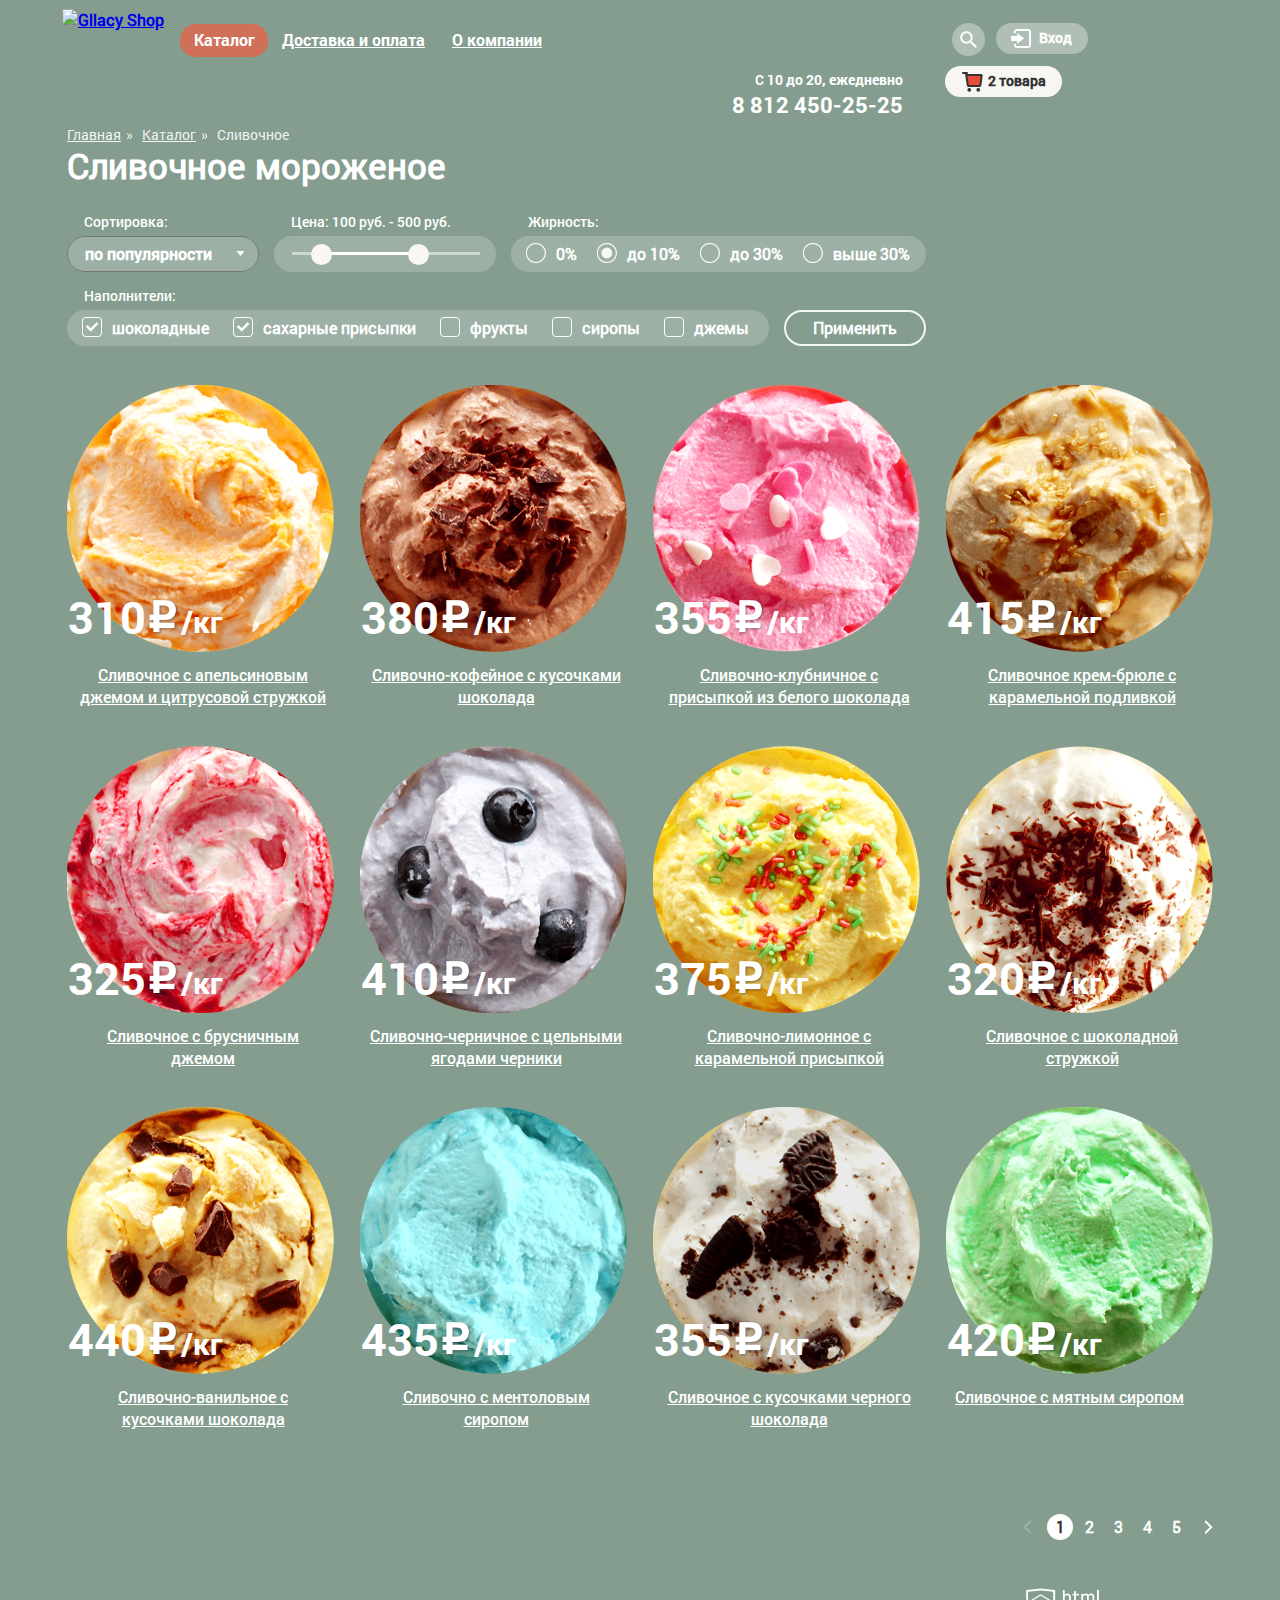
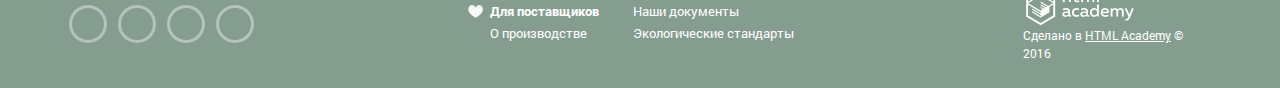
==== commit 876bbc98: "Исправление ошибок" ====
--- a/catalog.html
+++ b/catalog.html
@@ -12,7 +12,7 @@
 		<header class="main-header clearfix">
 			<div class="container">
 				<a href="index.html" class="logo">
-					<img src="img/logo.png" alt="Gllacy Shop">
+					<img src="img/logo.png" alt="Gllacy Shop" width="154" height="64">
 				</a>
 				<nav class="main-navigation">				
 					<ul>
@@ -53,7 +53,7 @@
 								<input class="email-input" type="email" name="mail" id="email-input" required>
 								<label class="email-label label" for="email-input">Электронная почта</label>
 								<input class="password-input" type="password" name="password" id="password-input" required="">
-								<label class="password-label label" for="">Пароль</label>
+								<label class="password-label label" for="password-input">Пароль</label>
 								<button class="btn" type="submit">Войти</button>							
 							</form>
 							<a href="#" class="forgot-password">Забыли пароль?</a>
@@ -67,7 +67,7 @@
 							<table class="goods">
 								<tr>
 									<td class="close-btn"><button class="cancel" type="button"></button></td>
-									<td class="item-icon"><img src="img/Orange_mini_icon.png" alt=""></td>
+									<td class="item-icon"><img src="img/Orange_mini_icon.png" width="33" height="33" alt=""></td>
 									<td class="item-name"><span>Пломбир с апельсиновым джемом</span></td>
 									<td class="item-weight">1,5 кг x</td> 
 									<td class="item-price">200 руб.</td>
@@ -75,7 +75,7 @@
 								</tr>
 								<tr>
 									<td class="close-btn"><button class="cancel cancel2" type="button"></button></td>
-									<td class="item-icon"><img src="img/Strawberry_mini_icon.png" alt=""></td>
+									<td class="item-icon"><img src="img/Strawberry_mini_icon.png" width="33" height="33" alt=""></td>
 									<td class="item-name">Клубничный пломбир с присыпкой из белого шоколада</td>
 									<td class="item-weight">1,5 кг x</td> 
 									<td class="item-price">300 руб.</td>
@@ -110,9 +110,9 @@
 					<h1 class="catalog-headline">Сливочное мороженое</h1>
 					<form action="#" class="ice-cream-selection clearfix" method="post">
 					<div class="filter-box clearfix">
-						<fieldset class="sorting-part sorting">
+						<fieldset class="sorting-part">
 							<legend>Сортировка:</legend>
-							<div class="sorting-item">
+							<div class="sorting-part-item sorting">
 								<select name="sorting" class="sorting-select">
 									<option value="criterion">по популярности</option>
 									<option value="criterion">сначала недорогие</option>
@@ -124,7 +124,7 @@
 
 						<fieldset class="sorting-part">
 							<legend>Цена: 100 руб. - 500 руб.</legend>
-								<div class="range-controls">
+								<div class="sorting-part-item range">
 									<div class="scale">
 										<div class="bar"></div>
 									</div>
@@ -135,14 +135,14 @@
 
 						<fieldset class="sorting-part">
 							<legend>Жирность:</legend>
-							<div class="fatness">
+							<div class="sorting-part-item fatness">
 								<input class="radio-input" type="radio" name="fatness" value="0%" id="zero-input">	
 								<label for="zero-input" class="radio-label zero">0%</label>
 							
 								<input class="radio-input" type="radio" name="fatness" value="до 10%" id="ten-input" checked>
 								<label for="ten-input" class="radio-label ten">до 10%</label>
 							
-								<input for="before30" class="radio-input" type="radio" name="fatness" value="до 30%" id="before30-input">
+								<input class="radio-input" type="radio" name="fatness" value="до 30%" id="before30-input">
 								<label for="before30-input" class="radio-label before30">до 30%</label>
 							
 								<input class="radio-input" type="radio" name="fatness" value="выше 30%" id="above30-input">	
@@ -154,7 +154,7 @@
 					<div class="filter-box clearfix">
 						<fieldset class="sorting-part">
 							<legend>Наполнители:</legend>
-							<div class="fillers">
+							<div class="sorting-part-item fillers">
 								<input type="checkbox" class="checkbox-input" id="chocolate" checked>
 								<label for="chocolate" class="checkbox-label chocolate">шоколадные</label>
 
@@ -179,7 +179,7 @@
 			
 				<div class="icecream-gallery clearfix">
 					<div class="bestseller clearfix">
-						<div class="bestseller-item">
+						<div class="catalog-item">
 							<div class="item-position">
 								<img src="img/Orange_icecream.png" alt="icecream">
 								<div class="icecream-price"><span class="price">310</span><img src="img/Rub.png" alt=""><span class="kg">/кг</span></div>
@@ -188,7 +188,7 @@
 							<a href="#" class="btn">Быстрый просмотр</a>
 						</div>
 
-						<div class="bestseller-item">
+						<div class="catalog-item">
 							<div class="item-position">
 								<img src="img/Chocolate_icecream.png" alt="icecream">
 								<div class="icecream-price"><span class="price">380</span><img src="img/Rub.png" alt=""><span class="kg">/кг</span></div>
@@ -197,7 +197,7 @@
 							<a href="#" class="btn">Быстрый просмотр</a>
 						</div>
 
-						<div class="bestseller-item">							
+						<div class="catalog-item">							
 							<div class="item-position">
 								<img src="img/Strawberry_icecream.png" alt="icecream">
 								<div class="icecream-price"><span class="price">355</span><img src="img/Rub.png" alt=""><span class="kg">/кг</span></div>
@@ -206,7 +206,7 @@
 							<a href="#" class="btn">Быстрый просмотр</a>										
 						</div>
 
-						<div class="bestseller-item">
+						<div class="catalog-item">
 							<div class="item-position">
 								<img src="img/Cream_brulee.png" alt="icecream">
 								<div class="icecream-price"><span class="price">415</span><img src="img/Rub.png" alt=""><span class="kg">/кг</span></div>
@@ -217,7 +217,7 @@
 					</div>				
 
 					<div class="bestseller clearfix">
-						<div class="bestseller-item">
+						<div class="catalog-item">
 							<div class="item-position">
 								<img src="img/Lingonberry_icecream.png" alt="icecream">
 								<div class="icecream-price"><span class="price">325</span><img src="img/Rub.png" alt=""><span class="kg">/кг</span></div>
@@ -226,7 +226,7 @@
 							<a href="" class="btn">Быстрый просмотр</a>
 						</div>
 
-						<div class="bestseller-item">
+						<div class="catalog-item">
 							<div class="item-position">
 								<img src="img/Blueberry_icecream.png" alt="icecream">
 								<div class="icecream-price"><span class="price">410</span><img src="img/Rub.png" alt=""><span class="kg">/кг</span></div>
@@ -235,7 +235,7 @@
 							<a href="#" class="btn">Быстрый просмотр</a>
 						</div>
 
-						<div class="bestseller-item">
+						<div class="catalog-item">
 							<div class="item-position">
 								<img src="img/Lemmon_icecream.png" alt="icecream">
 								<div class="icecream-price"><span class="price">375</span><img src="img/Rub.png" alt=""><span class="kg">/кг</span></div>
@@ -244,7 +244,7 @@
 							<a href="#" class="btn">Быстрый просмотр</a>
 						</div>
 
-						<div class="bestseller-item">
+						<div class="catalog-item">
 							<div class="item-position">
 								<img src="img/Chocolate_chips_icecream.png" alt="icecream">
 								<div class="icecream-price"><span class="price">320</span><img src="img/Rub.png" alt=""><span class="kg">/кг</span></div>
@@ -255,7 +255,7 @@
 					</div>				
 			
 					<div class="bestseller clearfix">
-						<div class="bestseller-item">
+						<div class="catalog-item">
 							<div class="item-position">
 								<img src="img/Creamy_vanilla_icecream.png" alt="icecream">
 								<div class="icecream-price"><span class="price">440</span><img src="img/Rub.png" alt=""><span class="kg">/кг</span></div>
@@ -264,7 +264,7 @@
 							<a href="#" class="btn">Быстрый просмотр</a>
 						</div>
 
-						<div class="bestseller-item">
+						<div class="catalog-item">
 							<div class="item-position">
 								<img src="img/Menthol_syrup_icecreamp.png" alt="icecream">
 								<div class="icecream-price"><span class="price">435</span><img src="img/Rub.png" alt=""><span class="kg">/кг</span></div>
@@ -273,7 +273,7 @@
 							<a href="#" class="btn">Быстрый просмотр</a>
 						</div>				
 
-						<div class="bestseller-item">
+						<div class="catalog-item">
 							<div class="item-position">
 								<img src="img/Chocolate_crumbs_icecream.png" alt="icecream">
 								<div class="icecream-price"><span class="price">355</span><img src="img/Rub.png" alt=""><span class="kg">/кг</span></div>
@@ -282,7 +282,7 @@
 							<a href="#" class="btn">Быстрый просмотр</a>
 						</div>
 
-						<div class="bestseller-item">
+						<div class="catalog-item">
 							<div class="item-position">
 								<img src="img/Mint_syrup_icecream.png" alt="icecream">
 								<div class="icecream-price"><span class="price">420</span><img src="img/Rub.png" alt=""><span class="kg">/кг</span></div>
--- a/css/style.css
+++ b/css/style.css
@@ -82,7 +82,6 @@
 
 .logo{
 	float: left;
-	width: 154px;
 	margin-right: 16px;
 	margin-top: 9px;
 	margin-left: -5px;
@@ -390,6 +389,7 @@
 .email-input:valid ~ .email-label{
 	top: -14px;
 	font-size: 11px;
+	line-height: 13px;
 }
 
 .password-label{top: 73px;}
@@ -665,30 +665,30 @@
 	background-color: rgba(255,255,255, 0.6); 
 }
 
-#btn-1:checked ~ .wrapper #slide1,
-#btn-2:checked ~ .wrapper #slide2,
-#btn-3:checked ~ .wrapper #slide3 {
+.btn-1:checked ~ .wrapper .slide1,
+.btn-2:checked ~ .wrapper .slide2,
+.btn-3:checked ~ .wrapper .slide3 {
   display: block;
 }
 
-#btn-1:checked ~ .wrapper {
+.btn-1:checked ~ .wrapper {
   background-color: #849d8f;
   background-image: url(../img/Icecream_gallery_1.png);
 }
 
-#btn-2:checked ~ .wrapper {
+.btn-2:checked ~ .wrapper {
   background-color: #8996a6;
   background-image: url(../img/Icecream_gallery_2.png);
 }
 
-#btn-3:checked ~ .wrapper {
+.btn-3:checked ~ .wrapper {
   background-color: #9d8b84;
   background-image: url(../img/Icecream_gallery_3.png);
 }
 
-#btn-1:checked ~ .wrapper .controls[for="btn-1"],
-#btn-2:checked ~ .wrapper .controls[for="btn-2"],
-#btn-3:checked ~ .wrapper .controls[for="btn-3"] {
+.btn-1:checked ~ .wrapper .controls[for="btn-1"],
+.btn-2:checked ~ .wrapper .controls[for="btn-2"],
+.btn-3:checked ~ .wrapper .controls[for="btn-3"] {
   background-color: #ffffff;
 }
 
@@ -741,6 +741,12 @@
 .bestseller{margin-bottom: 38px;}
 
 .bestseller-item{
+	float: left;	
+	width: 267px;
+	margin-right: 26px;
+}
+
+.catalog-item{
 	position: relative;
 	float: left;	
 	width: 267px;
@@ -748,11 +754,11 @@
 	z-index: 1;	
 }
 
-.bestseller-item:hover{z-index: 2;}
-
-.bestseller-item:hover .icecream-item{text-decoration: none;}
-
-.bestseller-item:hover::before{
+.catalog-item:hover{z-index: 2;}
+
+.catalog-item:hover .icecream-item{text-decoration: none;}
+
+.catalog-item:hover::before{
 	position: absolute;
 	content: '';
 	width: 293px;
@@ -766,7 +772,7 @@
 	z-index: 3;	
 }
 
-.bestseller-item>.btn{
+.catalog-item>.btn{
 	display: none;
 	position: absolute;
 	bottom: -53px;
@@ -777,12 +783,12 @@
     padding: 10px 11px 10px 14px;
 }
 
-.bestseller-item:hover .btn{
+.catalog-item:hover .btn{
 	display: block;
 	z-index: 4;
 }
 
-.bestseller-item:last-child{
+.bestseller-item:last-child, .catalog-item:last-child{
 	margin-right: 0px;
 }
 
@@ -798,7 +804,11 @@
 	text-decoration: underline;
 }
 
-.bestseller-item:hover .item-position{z-index: 5;} 
+.bestseller-item .icecream-item:hover{
+	color: #ffbc9e;
+}
+
+.catalog-item:hover .item-position{z-index: 5;} 
 
 .item-position{
 	position: relative;
@@ -1299,6 +1309,11 @@
 	outline: none;	
 }
 
+.sorting-part-item{
+	border-radius: 30px;
+	background: rgba(255,255,255,0.2);
+}
+
 .sorting-part legend{
 	font-size: 14px;
 	line-height: 16px;
@@ -1309,11 +1324,9 @@
 
 .sorting-part option{outline: none;}
 
-.sorting-item{
+.sorting{
 	position: relative;
 	width: 192px;
-	border-radius: 30px;
-	background: rgba(255,255,255,0.2);
 }
 
 .sorting-select{
@@ -1341,12 +1354,10 @@
 	
 }
 
-.range-controls{
+.range{
 	position: relative;
 	width: 222px;
 	padding:  18px 0px 18px 0px;
-	border-radius: 30px;
-	background: rgba(255,255,255,0.2);
 }
 
 .scale, .bar{
@@ -1382,10 +1393,8 @@
 .toggle-max{left: 134px;}
 
 .fatness{
-	border-radius: 30px;
-	background: rgba(255,255,255,0.2);
+	width: 415px; 
 	padding:  7px 0px 7px 0px;
-	width: 415px; 
 	margin-right: 5px;
 	font-size: 0;
 }
@@ -1438,8 +1447,6 @@
 
 .fillers{
 	width: 702px;
-	border-radius: 30px;
-	background: rgba(255,255,255,0.2);
 	padding:  7px 0px 7px 0px;
 }
 
@@ -1652,7 +1659,7 @@
 
 .copyright .academy{
 	display: inline-block;
-	font-weight: 400px;
+	font-weight: 400;
 	font-size: 12px;
 	line-height: 18px;
 	color: #fefefe;
@@ -1661,4 +1668,4 @@
 .copyright .academy:hover{
 	color: #ffbc9e;
 }
-/*=========FOOTER END=========*/
+/*=========FOOTER END=========*/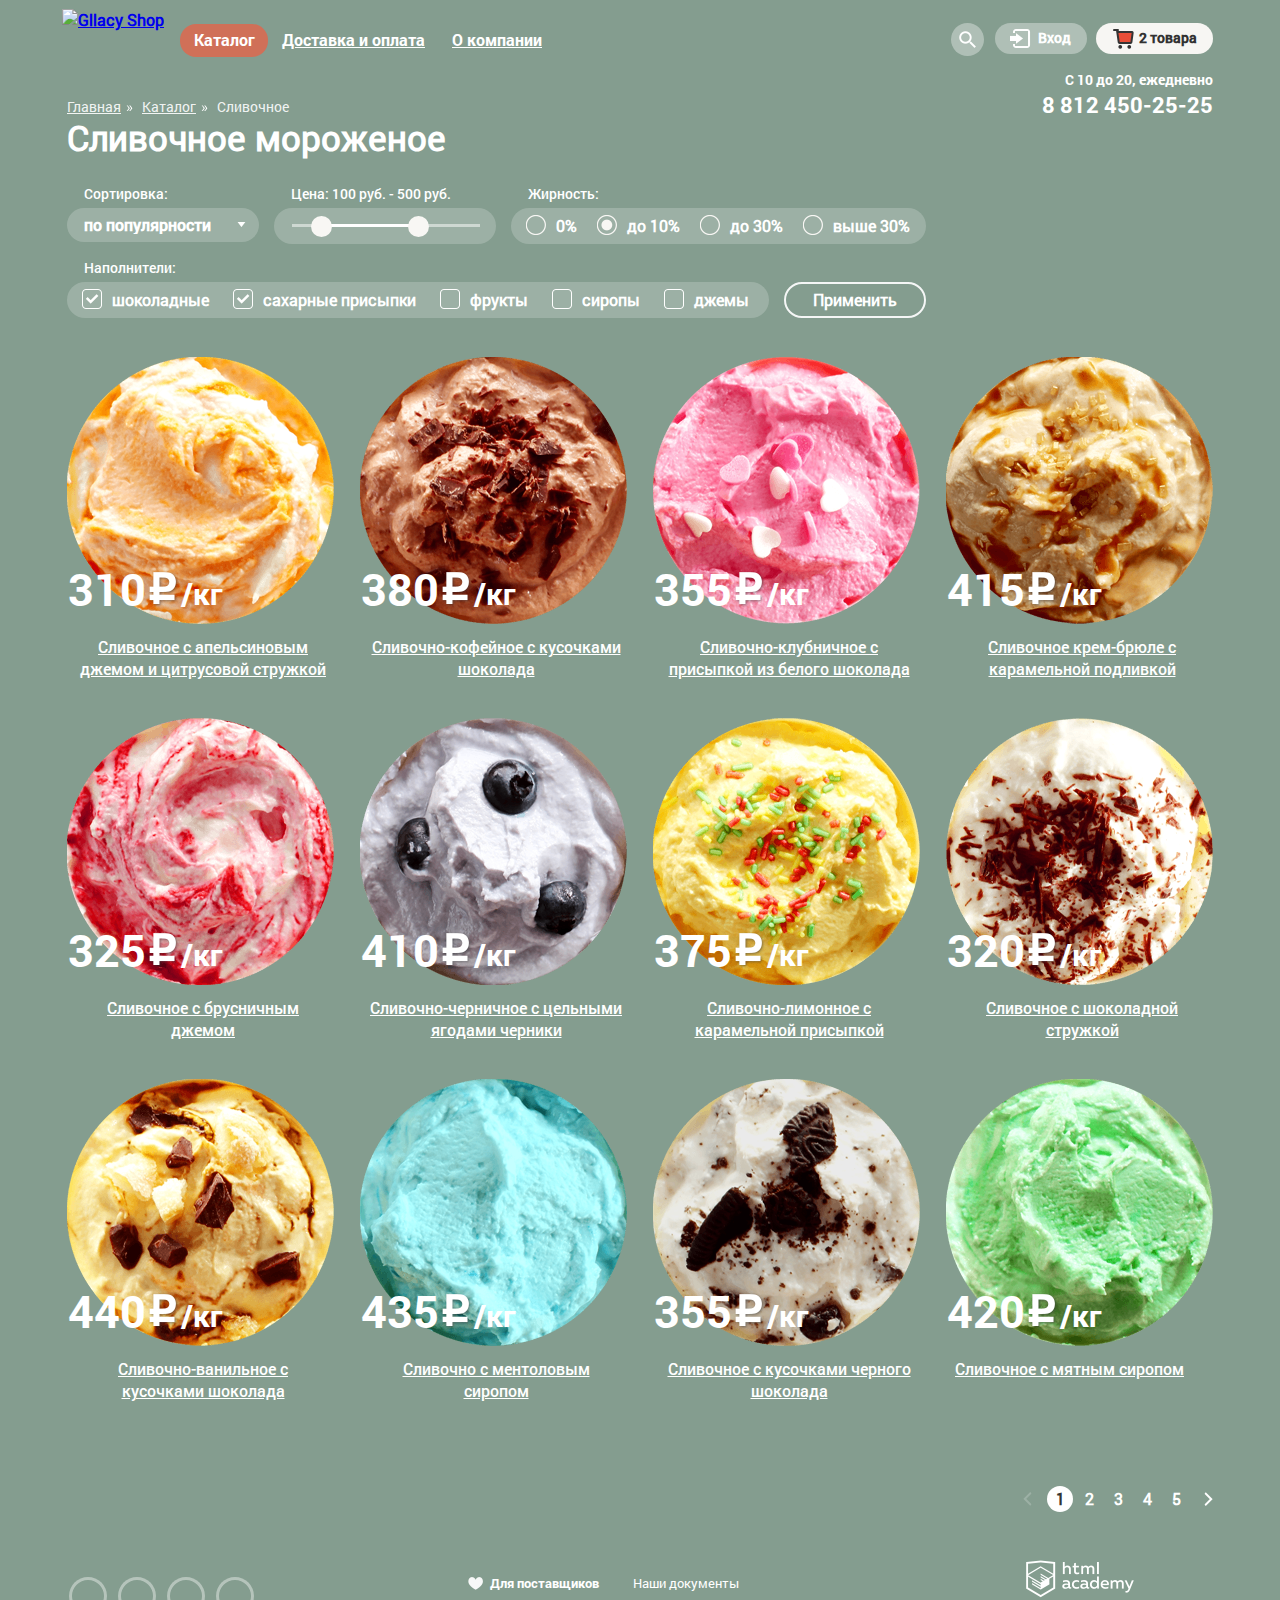
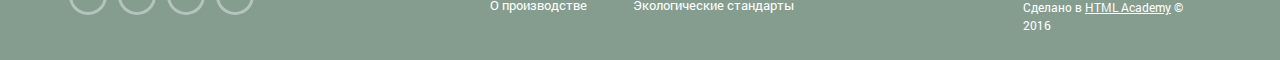
==== commit 458b60ca: "Правки по коду" ====
--- a/catalog.html
+++ b/catalog.html
@@ -40,8 +40,10 @@
 						<a href="#" class="search"></a>	
 						<div class="office-search-form">
 							<form action="#" class="search-form" method="get">
-								<input class="search-input" type="search" name="search" id="search-input" required>
-								<label class="search-label label" for="search-input">Что ищем?</label>
+								<div class="position-box">
+									<input class="search-input" type="search" name="search" id="search-input" required>
+									<label class="search-label label" for="search-input">Что ищем?</label>
+								</div>								
 							</form>
 						</div>	
 					</div>	
@@ -50,10 +52,14 @@
 						<a href="#" class="login">Вход</a>
 						<div class="office-login-form">
 							<form action="#" class="login-form" method="post">
+							<div class="position-box">
 								<input class="email-input" type="email" name="mail" id="email-input" required>
 								<label class="email-label label" for="email-input">Электронная почта</label>
+							</div>
+							<div class="position-box">
 								<input class="password-input" type="password" name="password" id="password-input" required="">
 								<label class="password-label label" for="password-input">Пароль</label>
+							</div>							
 								<button class="btn" type="submit">Войти</button>							
 							</form>
 							<a href="#" class="forgot-password">Забыли пароль?</a>
@@ -100,7 +106,7 @@
 
 		<main>
 			<div class="container">
-				<div class="breadcrumbs">
+				<div class="breadcrumbs clearfix">
 					<a class="breadcrumbs-item" href="index.html">Главная</a>
 					<a class="breadcrumbs-item" href="catalog.html">Каталог</a>
 					<a class="breadcrumbs-item" href="#">Сливочное</a>
--- a/css/style.css
+++ b/css/style.css
@@ -112,7 +112,7 @@
 .main-navigation-item{
 	color: #fff;
 	line-height: 18px;
-	font-family: 'RobotoBold';
+	font-family: 'RobotoBold', 'Arial', sans-serif;
 	display: block;
 	padding: 7px 13px 7px 14px;
 	text-decoration: underline;
@@ -231,7 +231,7 @@
 .user-block{
 	float: right;
 	position: relative;
-	width: 268px;
+	width: 270px;
 	margin-top: 23px;
 	font-size: 0;
 }
@@ -249,7 +249,7 @@
 	vertical-align: top;
 	font-size: 14px;
 	line-height: 16px;
-	font-family: 'RobotoMedium';
+	font-family: 'RobotoMedium', 'Arial', sans-serif;
 	color: #fff; 
 	text-decoration: none;
 }
@@ -259,7 +259,7 @@
 	height: 33px;
 	background: rgba(255,255,255,0.35) url(../img/Search.png) no-repeat 50% 50%;
 	border-radius: 50%;
-	margin-left: 7px;
+	margin-left: 8px;
 	margin-right: 11px;	
 }
 
@@ -297,6 +297,10 @@
 	color: #323232;
 }
 
+.position-box{
+	position: relative;
+}
+
 .search-input{width: 311px;}
 
 .search-input:hover{
@@ -365,6 +369,10 @@
 	box-shadow: -1px 11px 20px 0px rgba(0,0,0,0.65);
 }
 
+.email-label{
+	top: 10px;
+}
+
 .email-input, .password-input{
 	width: 241px;
 	margin-bottom: 20px;
@@ -392,16 +400,16 @@
 	line-height: 13px;
 }
 
-.password-label{top: 73px;}
+.password-label{top: 10px;}
 
 .password-input:focus ~ .password-label{
 	color: #5b9ddf;
-	top: 43px;
+	top: -20px;
 	font-size: 11px;
 }
 
 .password-input:valid ~ .password-label{
-	top: 43px;
+	top: -20px;
 	font-size: 11px;
 }
 
@@ -412,7 +420,7 @@
     padding: 10px 25px;
     font-size: 18px;
     line-height: 24px;
-    font-family: 'RobotoBold';
+    font-family: 'RobotoBold', 'Arial', sans-serif;
     color: #fff;
     border-radius: 25px;
     text-decoration: none;
@@ -587,10 +595,11 @@
 
 .main-header-contact{
 	position: absolute;
-	right: 377px;
+	right: 50%;
+	margin-right: -573px;
 	top: 72px;
 	text-align: right;
-	font-family: 'RobotoBold';
+	font-family: 'RobotoBold', 'Arial', sans-serif;
 }
 
 .main-header-contact p{
@@ -627,7 +636,7 @@
   	margin-bottom: 32px;
   	font-size: 60px;
   	line-height: 60.35px;
-  	font-family: 'RobotoBold';
+  	font-family: 'RobotoBold', 'Arial', sans-serif;
   	padding: 41px 9px 0px 13px;
 }
 
@@ -707,7 +716,7 @@
 	font-weight: 600;
 	font-size: 35px;
 	line-height: 41px;
-	font-family: 'RobotoBold';
+	font-family: 'RobotoBold', 'Arial', sans-serif;
 	margin: 0;
 	margin-bottom: 16px;
 	color: #fff;
@@ -718,7 +727,7 @@
 	line-height: 22px;
 	margin: 0;
 	margin-bottom: 44px;
-	font-family: 'RobotoBold';
+	font-family: 'RobotoBold', 'Arial', sans-serif;
 }
 
 .strawberry-item{
@@ -800,7 +809,7 @@
 	font-size: 16px;
 	line-height: 22px;
 	color: #fff;
-	font-family: 'RobotoMedium';
+	font-family: 'RobotoMedium', 'Arial', sans-serif;
 	text-decoration: underline;
 }
 
@@ -829,7 +838,7 @@
 	position: absolute;
     bottom: 18px;
     left: 1px;
-    font-family: 'RobotoBold';
+    font-family: 'RobotoBold', 'Arial', sans-serif;
 }
 
 .price{
@@ -863,7 +872,7 @@
 .index-headline {
 	font-size: 24px;
 	line-height: 30px;
-	font-family: 'RobotoMedium';
+	font-family: 'RobotoMedium', 'Arial', sans-serif;
 	font-weight: 400;
  	color: #323232;
  	margin: 0;
@@ -883,7 +892,7 @@
 	padding-bottom: 8px;
 	padding-left: 57px;
 	padding-top: 13px;
-	font-family: 'RobotoRegular';
+	font-family: 'RobotoRegular', 'Arial', sans-serif;
 }
 
 .advantages:nth-child(odd){margin-right: 0px;}
@@ -916,7 +925,7 @@
 	width: 560px;
 	box-sizing: border-box;
 	min-height: 220px;
-	font-family: 'RobotoMedium';
+	font-family: 'RobotoMedium', 'Arial', sans-serif;
 }
 
 .news-headline {
@@ -930,7 +939,7 @@
 	display: inline-block;
 	font-size: 24px;
 	line-height: 30px;
-	font-family: 'RobotoBold';
+	font-family: 'RobotoBold', 'Arial', sans-serif;
 	color: #323232;
 	text-decoration: underline;
 	max-width: 300px;
@@ -1010,7 +1019,8 @@
 	width: 252px;
 	border-radius: 16px;
 	top: 60px;
-	right: 377px;
+	right: 50%;
+	margin-right: -573px;
 	background-color: #fffefd;
 	padding: 30px 25px 31px 25px;
 }
@@ -1029,7 +1039,7 @@
 	font-size: 18px;
 	line-height: 24px;
 	color: #323232;
-	font-family: 'RobotoBold';
+	font-family: 'RobotoBold', 'Arial', sans-serif;
 }
 
 .main-contacts  .phone{
@@ -1168,21 +1178,22 @@
 
 .popup-label{
 	font-size: 16px;
-	top: 76px;
+	top: 12px;
 }
 
 .popup-input:focus ~ .popup-label{
-	top: 45px;
+	top: -20px;
 	font-size: 14px;
 	color: #5b9ddf;
 }
 
 .popup-input:valid ~ .popup-label{
-	top: 44px;
+	top: -20px;
 	font-size: 14px;
 }
 
 .content-textarea{
+	width: 100%;
 	box-sizing: border-box;
 	padding: 17px;
 	padding-right: 16px;
@@ -1201,18 +1212,18 @@
 }
 
 .textarea-label{
-	top: 138px;
+	top: 10px;
 	font-size: 16px;
 }
 
 .content-textarea:focus ~ .textarea-label{
-	top: 107px;
+	top: -20px;
 	font-size: 14px;
 	color: #5b9ddf;
 }
 
 .content-textarea:valid ~ .textarea-label{
-	top: 107px;
+	top: -20px;
 	font-size: 14px;
 }
 
@@ -1246,8 +1257,6 @@
 }
 
 .breadcrumbs{
-	display: inline-block;
-	vertical-align: top;
 	margin: 0px;
 	margin-top: 20px;
 	margin-bottom: 2px;
@@ -1319,7 +1328,7 @@
 	line-height: 16px;
 	padding: 7px 0px 6px 17px;
 	font-weight: 400;
-	font-family: 'RobotoMedium';
+	font-family: 'RobotoMedium', 'Arial', sans-serif;
 }
 
 .sorting-part option{outline: none;}
@@ -1338,14 +1347,13 @@
 	padding: 8px 17px;
 	font-size: 16px;
 	line-height: 18px;
-	font-family: 'RobotoMedium';
+	font-family: 'RobotoMedium', 'Arial', sans-serif;
+	border: none;
 	outline: none;
 	-webkit-appearance: none;
   	-moz-appearance: none;
   	text-indent: 0.01px; 
   	text-overflow: '';
-  	-ms-appearance: none;
-  	appearance: none!important;	
 }
 
 .sorting-select:hover{
@@ -1616,7 +1624,7 @@
 }
 .footer-info .providers{
 	background: url(../img/Heart.png) no-repeat 0% 50%;
-	font-family: 'RobotoBold';
+	font-family: 'RobotoBold', 'Arial', sans-serif;
 }
 
 .footer-info a{
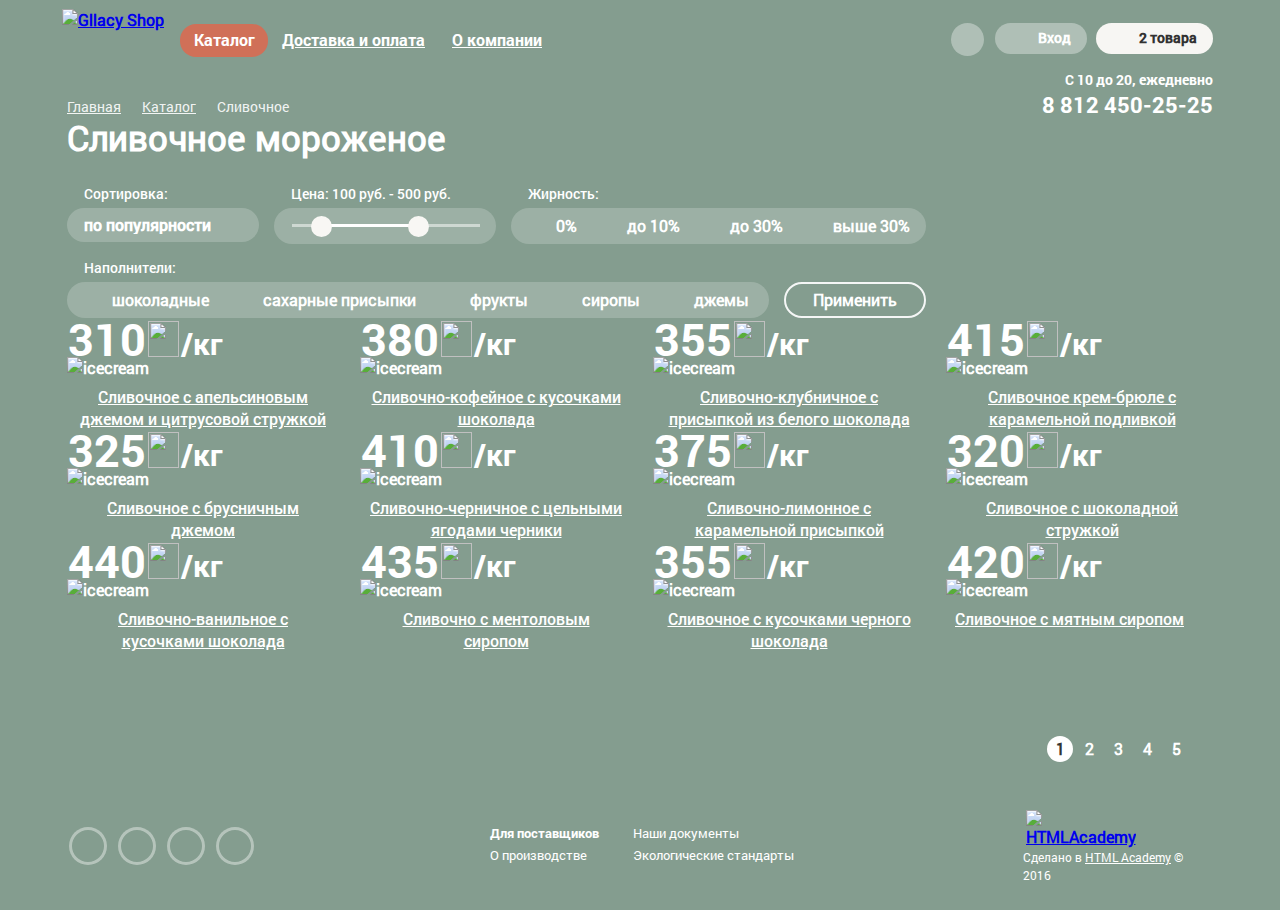
==== commit d3d8734e: "Минифмкация и завершающие правки по коду" ====
--- a/catalog.html
+++ b/catalog.html
@@ -5,7 +5,7 @@
 	<title>Gllacy catalog</title>
 	<link href="https://fonts.googleapis.com/css?family=Roboto:400,500,700&subset=cyrillic" rel="stylesheet">
     <link href="css/normalize.css" rel="stylesheet">
-	<link href="css/style.css" rel="stylesheet">
+	<link href="css/style.min.css" rel="stylesheet">
 </head>
 <body>
 	<div class="wrapper-catalog">
@@ -187,8 +187,8 @@
 					<div class="bestseller clearfix">
 						<div class="catalog-item">
 							<div class="item-position">
-								<img src="img/Orange_icecream.png" alt="icecream">
-								<div class="icecream-price"><span class="price">310</span><img src="img/Rub.png" alt=""><span class="kg">/кг</span></div>
+								<img src="img/orange_icecream.png" width="267" height="267" alt="icecream">
+								<div class="icecream-price"><span class="price">310</span><img src="img/rub.png" width="31" height="36" alt=""><span class="kg">/кг</span></div>
 							</div>	
 							<a class="icecream-item" href="#">Сливочное с апельсиновым джемом и цитрусовой стружкой</a>				
 							<a href="#" class="btn">Быстрый просмотр</a>
@@ -196,8 +196,8 @@
 
 						<div class="catalog-item">
 							<div class="item-position">
-								<img src="img/Chocolate_icecream.png" alt="icecream">
-								<div class="icecream-price"><span class="price">380</span><img src="img/Rub.png" alt=""><span class="kg">/кг</span></div>
+								<img src="img/chocolate_icecream.png" width="267" height="267" alt="icecream">
+								<div class="icecream-price"><span class="price">380</span><img src="img/rub.png" width="31" height="36" alt=""><span class="kg">/кг</span></div>
 							</div>	
 							<a class="icecream-item" href="#">Сливочно-кофейное с кусочками шоколада</a>						
 							<a href="#" class="btn">Быстрый просмотр</a>
@@ -205,8 +205,8 @@
 
 						<div class="catalog-item">							
 							<div class="item-position">
-								<img src="img/Strawberry_icecream.png" alt="icecream">
-								<div class="icecream-price"><span class="price">355</span><img src="img/Rub.png" alt=""><span class="kg">/кг</span></div>
+								<img src="img/strawberry_icecream.png" width="267" height="267" alt="icecream">
+								<div class="icecream-price"><span class="price">355</span><img src="img/rub.png" width="31" height="36" alt=""><span class="kg">/кг</span></div>
 							</div>	
 							<a class="icecream-item" href="#">Сливочно-клубничное с присыпкой из белого шоколада</a>
 							<a href="#" class="btn">Быстрый просмотр</a>										
@@ -214,8 +214,8 @@
 
 						<div class="catalog-item">
 							<div class="item-position">
-								<img src="img/Cream_brulee.png" alt="icecream">
-								<div class="icecream-price"><span class="price">415</span><img src="img/Rub.png" alt=""><span class="kg">/кг</span></div>
+								<img src="img/cream_brulee.png" width="267" height="267" alt="icecream">
+								<div class="icecream-price"><span class="price">415</span><img src="img/rub.png" width="31" height="36" alt=""><span class="kg">/кг</span></div>
 							</div>
 							<a class="icecream-item" href="#">Сливочное крем-брюле с карамельной подливкой</a>						
 							<a href="#" class="btn">Быстрый просмотр</a>
@@ -225,8 +225,8 @@
 					<div class="bestseller clearfix">
 						<div class="catalog-item">
 							<div class="item-position">
-								<img src="img/Lingonberry_icecream.png" alt="icecream">
-								<div class="icecream-price"><span class="price">325</span><img src="img/Rub.png" alt=""><span class="kg">/кг</span></div>
+								<img src="img/lingonberry_icecream.png" width="267" height="267" alt="icecream">
+								<div class="icecream-price"><span class="price">325</span><img src="img/rub.png" width="31" height="36" alt=""><span class="kg">/кг</span></div>
 							</div>	
 							<a class="icecream-item" href="#">Сливочное с брусничным джемом</a>						
 							<a href="" class="btn">Быстрый просмотр</a>
@@ -234,8 +234,8 @@
 
 						<div class="catalog-item">
 							<div class="item-position">
-								<img src="img/Blueberry_icecream.png" alt="icecream">
-								<div class="icecream-price"><span class="price">410</span><img src="img/Rub.png" alt=""><span class="kg">/кг</span></div>
+								<img src="img/blueberry_icecream.png" width="267" height="267" alt="icecream">
+								<div class="icecream-price"><span class="price">410</span><img src="img/rub.png" width="31" height="36" alt=""><span class="kg">/кг</span></div>
 							</div>		
 							<a class="icecream-item" href="#">Сливочно-черничное с цельными ягодами черники</a>					
 							<a href="#" class="btn">Быстрый просмотр</a>
@@ -243,8 +243,8 @@
 
 						<div class="catalog-item">
 							<div class="item-position">
-								<img src="img/Lemmon_icecream.png" alt="icecream">
-								<div class="icecream-price"><span class="price">375</span><img src="img/Rub.png" alt=""><span class="kg">/кг</span></div>
+								<img src="img/lemmon_icecream.png" width="267" height="267" alt="icecream">
+								<div class="icecream-price"><span class="price">375</span><img src="img/rub.png" width="31" height="36" alt=""><span class="kg">/кг</span></div>
 							</div>	
 							<a class="icecream-item" href="#">Сливочно-лимонное с карамельной присыпкой</a>						
 							<a href="#" class="btn">Быстрый просмотр</a>
@@ -252,8 +252,8 @@
 
 						<div class="catalog-item">
 							<div class="item-position">
-								<img src="img/Chocolate_chips_icecream.png" alt="icecream">
-								<div class="icecream-price"><span class="price">320</span><img src="img/Rub.png" alt=""><span class="kg">/кг</span></div>
+								<img src="img/chocolate_chips_icecream.png" width="267" height="267" alt="icecream">
+								<div class="icecream-price"><span class="price">320</span><img src="img/rub.png" width="31" height="36" alt=""><span class="kg">/кг</span></div>
 							</div>	
 							<a class="icecream-item" href="#">Сливочное с шоколадной стружкой</a>						
 							<a href="#" class="btn">Быстрый просмотр</a>
@@ -263,8 +263,8 @@
 					<div class="bestseller clearfix">
 						<div class="catalog-item">
 							<div class="item-position">
-								<img src="img/Creamy_vanilla_icecream.png" alt="icecream">
-								<div class="icecream-price"><span class="price">440</span><img src="img/Rub.png" alt=""><span class="kg">/кг</span></div>
+								<img src="img/creamy_vanilla_icecream.png" width="267" height="267" alt="icecream">
+								<div class="icecream-price"><span class="price">440</span><img src="img/rub.png" width="31" height="36" alt=""><span class="kg">/кг</span></div>
 							</div>
 							<a class="icecream-item" href="#">Сливочно-ванильное с кусочками шоколада</a>							
 							<a href="#" class="btn">Быстрый просмотр</a>
@@ -272,8 +272,8 @@
 
 						<div class="catalog-item">
 							<div class="item-position">
-								<img src="img/Menthol_syrup_icecreamp.png" alt="icecream">
-								<div class="icecream-price"><span class="price">435</span><img src="img/Rub.png" alt=""><span class="kg">/кг</span></div>
+								<img src="img/menthol_syrup_icecreamp.png" width="267" height="267" alt="icecream">
+								<div class="icecream-price"><span class="price">435</span><img src="img/rub.png" width="31" height="36" alt=""><span class="kg">/кг</span></div>
 							</div>	
 							<a class="icecream-item" href="#">Сливочно с ментоловым сиропом</a>						
 							<a href="#" class="btn">Быстрый просмотр</a>
@@ -281,8 +281,8 @@
 
 						<div class="catalog-item">
 							<div class="item-position">
-								<img src="img/Chocolate_crumbs_icecream.png" alt="icecream">
-								<div class="icecream-price"><span class="price">355</span><img src="img/Rub.png" alt=""><span class="kg">/кг</span></div>
+								<img src="img/chocolate_crumbs_icecream.png" width="267" height="267" alt="icecream">
+								<div class="icecream-price"><span class="price">355</span><img src="img/rub.png" width="31" height="36" alt=""><span class="kg">/кг</span></div>
 							</div>
 							<a class="icecream-item" href="#">Сливочное с кусочками черного шоколада</a>							
 							<a href="#" class="btn">Быстрый просмотр</a>
@@ -290,8 +290,8 @@
 
 						<div class="catalog-item">
 							<div class="item-position">
-								<img src="img/Mint_syrup_icecream.png" alt="icecream">
-								<div class="icecream-price"><span class="price">420</span><img src="img/Rub.png" alt=""><span class="kg">/кг</span></div>
+								<img src="img/mint_syrup_icecream.png" width="267" height="267" alt="icecream">
+								<div class="icecream-price"><span class="price">420</span><img src="img/rub.png" width="31" height="36" alt=""><span class="kg">/кг</span></div>
 							</div>	
 							<a class="icecream-item" href="#">Сливочное с мятным сиропом</a>							
 							<a href="#" class="btn">Быстрый просмотр</a>
@@ -328,7 +328,7 @@
   				</div> 
 
   				<div class="copyright">
-					<a class="copyright-logo" href="https://htmlacademy.ru"><img src="img/HTMLACADEMY_logo.png" alt="HTMLAcademy"></a>
+					<a class="copyright-logo" href="https://htmlacademy.ru"><img src="img/htmlacademy_logo.png" width="108" height="38" alt="HTMLAcademy"></a>
   					<span class="copyright-text">
   						Сделано в <a class="academy" href="https://htmlacademy.ru">HTML Academy</a> © 2016
   					</span>  	 			
--- a/css/style.min.css
+++ b/css/style.min.css
@@ -0,0 +1 @@
+@font-face{font-family:"RobotoBold";src:url(../fonts/RobotoBold.eot);src:url(../fonts/RobotoBold.eot) format("embedded-opentype"),url(../fonts/RobotoBold.woff2) format("woff2"),url(../fonts/RobotoBold.woff) format("woff"),url(../fonts/RobotoBold.ttf) format("truetype"),url(../fonts/RobotoBold.svg#RobotoBold) format("svg")}@font-face{font-family:"RobotoMedium";src:url(../fonts/RobotoMedium.eot);src:url(../fonts/RobotoMedium.eot) format("embedded-opentype"),url(../fonts/RobotoMedium.woff2) format("woff2"),url(../fonts/RobotoMedium.woff) format("woff"),url(../fonts/RobotoMedium.ttf) format("truetype"),url(../fonts/RobotoMedium.svg#RobotoMedium) format("svg")}@font-face{font-family:"RobotoRegular";src:url(../fonts/RobotoRegular.eot);src:url(../fonts/RobotoRegular.eot) format("embedded-opentype"),url(../fonts/RobotoRegular.woff2) format("woff2"),url(../fonts/RobotoRegular.woff) format("woff"),url(../fonts/RobotoRegular.ttf) format("truetype"),url(../fonts/RobotoRegular.svg#RobotoRegular) format("svg")}.main-navigation li,body{position:relative;font-size:16px;font-weight:700}body{font-family:"RobotoRegular","Arial",sans-serif;margin:0;color:#fff;min-width:1200px;background-color:#849d8f;line-height:22px}body>input[type=radio]{display:none}.wrapper{background-image:url(../img/icecream_gallery_1.png);background-repeat:no-repeat;background-position:top center;-webkit-transition:background-image .5s ease,background-color .5s ease;transition:background-image .5s ease,background-color .5s ease}.wrapper:after,.wrapper:before{content:"";visibility:hidden}.wrapper:before{background-image:url(../img/icecream_gallery_2.png)}.wrapper:after{background-image:url(../img/icecream_gallery_3.png)}.wrapper,.wrapper-catalog{min-width:940px;background-color:#849d8f}.container{width:1146px;padding:0 27px;margin:0 auto}.clearfix::after{content:"";display:table;clear:both}.main-header,form{position:relative}.logo{float:left;margin-right:16px;margin-top:9px;margin-left:-5px}.main-navigation{float:left;width:550px}.main-navigation ul{padding:0;list-style:none;font-size:0;margin:24px 0 0}.main-navigation li{display:inline-block;vertical-align:top;line-height:18px;padding-bottom:5px}.main-navigation-item{color:#fff;line-height:18px;font-family:"RobotoBold","Arial",sans-serif;display:block;padding:7px 13px 7px 14px;text-decoration:underline}.main-navigation-item::after{content:"";display:block;width:100%;height:1px;color:rgba(255,255,255,.2)}.main-navigation-item:active,.main-navigation-item:hover{background-color:#f7f6f3;color:#323232;border-radius:16px;text-decoration:none}.main-navigation-item:active{box-shadow:inset 0 2px 2px 0 #696969}.navigation-list{min-height:50px}.active-list{color:#fff;background-color:#d07058;border-radius:16px;text-decoration:none}.navigation-list:hover .drop{display:block;margin:0}.drop{display:none;position:absolute;z-index:5;width:143px;background-color:#f8f7f4;top:37px;left:-6px;border-radius:6px;box-shadow:-2px 11px 20px 0 rgba(0,0,0,.65)}.drop li{width:100%;padding:0}.droplist{display:block;font-weight:400;font-size:14px;line-height:16px;color:#323232;padding:8px 2px 8px 20px;text-decoration:none}.navigation-list:hover .droplist:hover{border-radius:0;background-color:#fbded7}.navigation-list:active .droplist:active{border-radius:0;background-color:#f6b5a5;box-shadow:none}.navigation-list .droplist:visited{border-radius:0;color:#323232;background-color:#d07058}.navigation-list:hover .novelty{font-weight:700;padding:10px 0 14px 19px;margin:0}.navigation-list .novelty::after{display:block;position:absolute;top:38px;left:6px;content:"";width:128px;height:1px;background-color:rgba(53,53,53,.2)}.navigation-list:hover .novelty:hover{border-radius:6px 6px 0 0}.navigation-list:hover .last:hover{border-radius:0 0 6px 6px}.navigation-list:hover .droplist-active{background-color:#d07058}.user-block{float:right;position:relative;width:270px;margin-top:23px;font-size:0}.bucket,.login,.search,.search-block{display:inline-block;vertical-align:top}.search-block{padding-bottom:10px}.search-block:hover .office-search-form,input{display:block}.bucket,.login,.search{font-size:14px;line-height:16px;font-family:"RobotoMedium","Arial",sans-serif;color:#fff;text-decoration:none}.search{width:33px;height:33px;background:rgba(255,255,255,.35) url(../img/search.png) no-repeat 50% 50%;border-radius:50%;margin-left:8px;margin-right:11px}.search:hover{background:#f8f7f4 url(../img/hover_search.png) no-repeat 50% 50%}.office-search-form{display:none;position:absolute;z-index:5;top:37px;right:228px;width:311px;padding:20px 15px;background-color:#f8f7f4;border-radius:6px;box-shadow:-2px 11px 20px 0 rgba(0,0,0,.65)}input{box-sizing:border-box;outline:none;padding:8px 14px 9px;border-radius:5px;border:1px solid #d3d3d2;font-weight:700;font-size:14px;line-height:24px;color:#323232}.position-box{position:relative}.search-input{width:311px}.search-input:hover{box-shadow:inset 0 0 2px 1px #c7c6c5}.search-input:focus{box-shadow:inset 0 0 2px 1px #5b9ddf}.search-input:focus~.search-label{top:-14px;font-size:11px;line-height:13px;color:#5b9ddf}.search-input:valid~.search-label{top:-14px;font-size:11px;line-height:13px}.label{left:14px;top:9px}.delivery-label,.label{color:#999;font-size:14px;font-weight:400;position:absolute;transition:.2s ease all;-moz-transition:.2s ease all;-webkit-transition:.2s ease all}.login-block{display:inline-block;vertical-align:top;padding-bottom:10px}.login-block:hover .office-login-form{display:block}.login{padding:7px 16px 8px 43px;background:rgba(255,255,255,.35) url(../img/entrance.png) no-repeat 21% 53%;border-radius:16px;margin-right:9px}.login:hover{color:#323232;background:#f8f7f4 url(../img/entrance_hover.png) no-repeat 21% 53%}.office-login-form{display:none;position:absolute;z-index:4;top:37px;right:124px;width:241px;padding:20px 17px 23px 19px;background-color:#f8f7f4;border-radius:4px;box-shadow:-1px 11px 20px 0 rgba(0,0,0,.65)}.email-label{top:10px}.email-input,.password-input{width:241px;margin-bottom:20px;border-radius:5px}.email-input:hover,.password-input:hover{box-shadow:inset 0 0 2px 1px #c7c6c5}.email-input:focus,.password-input:focus{box-shadow:inset 0 0 2px 1px #5b9ddf}.email-input:focus~.email-label{top:-14px;font-size:11px;line-height:13px;color:#5b9ddf}.email-input:valid~.email-label{top:-14px;font-size:11px;line-height:13px}.password-label{top:10px}.password-input:focus~.password-label{color:#5b9ddf;top:-20px;font-size:11px}.password-input:valid~.password-label{top:-20px;font-size:11px}.btn{display:inline-block;vertical-align:top;background:-webkit-linear-gradient(bottom,#e74a35 0%,#f26843 100%);background:linear-gradient(to top,#e74a35 0%,#f26843 100%);padding:10px 25px;font-size:18px;line-height:24px;font-family:"RobotoBold","Arial",sans-serif;color:#fff;border-radius:25px;text-decoration:none;border:none;box-shadow:0 3px 2px 0 #ac1000}.btn:hover{background:#f07a63}.btn:active{background:-webkit-linear-gradient(top,#e74a35 0%,#f26843 100%);background:linear-gradient(to bottom,#e74a35 0%,#f26843 100%)}.office-login-form a,td{font-size:13px;color:#323232;vertical-align:top}.office-login-form a{display:inline-block;position:absolute;font-weight:400;text-decoration:underline;line-height:24px}.forgot-password{bottom:44px;right:37px}.new-regestration{bottom:23px;right:18px}.forgot-password:active,.forgot-password:hover,.new-regestration:active,.new-regestration:hover{color:#e84d37}.bucket-block{display:inline-block;vertical-align:top;padding-bottom:10px}.bucket{padding:7px 34px 8px 43px;background:rgba(255,255,255,.35) url(../img/bucket.png) no-repeat 18% 58%;border-radius:16px}.full-bucket{padding:7px 16px 8px 43px;background:#f7f6f3 url(../img/bucket_full.png) no-repeat 18% 58%;border-radius:16px;color:#323232;font-weight:700}.bucket-block:hover .bucket-checkout{display:block}.bucket-checkout{display:none;position:absolute;top:37px;right:0;width:510px;padding:20px 15px;z-index:6;background-color:#f8f7f4;border-radius:4px;box-shadow:-1px 11px 20px 0 rgba(0,0,0,.65)}.goods{border-collapse:collapse;border-bottom:1px solid #cacac7;margin-bottom:23px}td{line-height:16px}.close-btn,td{padding:0}.cancel{position:absolute;outline:none;top:27px;left:17px;width:10px;height:11px;font-size:0;background-color:transparent;border:0;cursor:pointer}.cancel2{top:81px;left:17px}.cancel::after,.cancel::before{content:"";position:absolute;top:7px;left:-1px;width:13px;height:1px;background-color:#676766;border-radius:1px}.cancel::before{-webkit-transform:rotate(45deg);transform:rotate(45deg)}.cancel::after{-webkit-transform:rotate(-45deg);transform:rotate(-45deg)}.item-icon img{display:block;padding:0 12px 20px 26px}.item-name{padding:8px 8px 16px 0;width:232px}.item-weight{padding:8px 0 0 7px}.item-price{padding:8px 14px 0 0;color:#999}.total{padding:8px 16px 0 13px}.checkout{float:right;font-size:0;margin-bottom:2px}.checkout-price{font-size:15px;line-height:18px;color:#333;display:inline-block;position:absolute;bottom:77px;right:13px}.checkout-btn{box-shadow:0 2px 2px 0 #ac1000;margin-top:23px;padding:9px 11px}.main-header-contact{position:absolute;right:50%;margin-right:-573px;top:72px;text-align:right;font-family:"RobotoBold","Arial",sans-serif}.main-header-contact p{font-size:14px;line-height:16px;margin:0 0 5px}.contact-info{font-size:22px;line-height:24px}.slider{position:relative;padding-top:270px;text-align:center;color:#fff;padding-bottom:38px}.slide{display:none}.slide-title{width:700px;margin:0 auto 32px;font-size:60px;line-height:60.35px;font-family:"RobotoBold","Arial",sans-serif;padding:41px 9px 0 13px}.slide-btn{display:inline-block;padding:8px 37px 12px 40px;font-size:32px;line-height:44px;text-shadow:0 2px 5px rgba(160,32,11,.76);border-radius:30px;margin-bottom:4px}.slider-controls{position:absolute;bottom:62px;left:0;z-index:10;font-size:0}.slider-controls label{display:inline-block;width:17px;height:17px;margin-right:8px;vertical-align:top;background-color:transparent;border:2px solid #fff;border-radius:50%;cursor:pointer}.controls:hover{background-color:rgba(255,255,255,.6)}.btn-1:checked~.wrapper .slide1,.btn-2:checked~.wrapper .slide2,.btn-3:checked~.wrapper .slide3{display:block}.btn-1:checked~.wrapper{background-color:#849d8f;background-image:url(../img/icecream_gallery_1.png)}.btn-2:checked~.wrapper{background-color:#8996a6;background-image:url(../img/icecream_gallery_2.png)}.btn-3:checked~.wrapper{background-color:#9d8b84;background-image:url(../img/icecream_gallery_3.png)}.btn-1:checked~.wrapper .controls[for=btn-1],.btn-2:checked~.wrapper .controls[for=btn-2],.btn-3:checked~.wrapper .controls[for=btn-3]{background-color:#fff}.special-offer-item{width:519px;padding:13px 22px 15px 19px;margin-bottom:40px;float:left;margin-right:26px;border-radius:13px}.special-offer-item:nth-child(2n){margin-right:0}.special-offer-headline{font-weight:600;font-size:35px;line-height:41px;font-family:"RobotoBold","Arial",sans-serif;margin:0 0 16px;color:#fff}.special-offer-item p{font-size:18px;line-height:22px;margin:0 0 44px;font-family:"RobotoBold","Arial",sans-serif}.strawberry-item{position:relative;background:#7b1d39 url(../img/raspberry_background.jpg) no-repeat}.chocolate-item{background:#2c1206 url(../img/chocolate_background.jpg) no-repeat}.chocolate-item .btn,.strawberry-item .btn{float:right;margin:0 0 9px;padding:10px 20px 12px 21px}.main-shop-info,.shop-news{margin-bottom:40px}.bestseller{margin-bottom:38px}.bestseller-item,.catalog-item{float:left;width:267px;margin-right:26px}.catalog-item{position:relative;z-index:1}.catalog-item:hover{z-index:2}.catalog-item:hover .icecream-item{text-decoration:none}.catalog-item:hover::before{position:absolute;content:'';width:293px;height:125%;display:block;border-radius:5px;background-color:rgba(248,247,244,.3);box-shadow:0 20px 20px 0 rgba(0,0,0,.2);top:-6px;left:-14px;z-index:3}.catalog-item>.btn{display:none;position:absolute;bottom:-53px;left:32px;font-size:18px;line-height:24px;font-weight:600;padding:10px 11px 10px 14px}.catalog-item:hover .btn{display:block;z-index:4}.bestseller-item:last-child,.catalog-item:last-child{margin-right:0}.icecream-item{display:inline-block;text-align:center;font-weight:400;padding:7px 4px 0 9px;font-size:16px;line-height:22px;color:#fff;font-family:"RobotoMedium","Arial",sans-serif;text-decoration:underline}.bestseller-item .icecream-item:hover{color:#ffbc9e}.catalog-item:hover .item-position{z-index:5}.item-position{position:relative;z-index:4}.icecream-position::before{position:absolute;content:'';width:61px;height:61px;display:block;background:url(../img/bestseller.png) no-repeat;top:0}.icecream-price{position:absolute;bottom:18px;left:1px;font-family:"RobotoBold","Arial",sans-serif}.kg,.price{font-size:45px;line-height:45px}.icecream-price img{display:inline-block;vertical-align:middle;position:absolute;bottom:4px;left:80px}.kg{position:absolute;top:5px;right:-77px;font-size:30px}.main-shop-info{background:url(../img/waffle.jpg);border-radius:15px;font-size:0;padding:24px 19px 17px 21px}.advantages,.index-headline{font-size:24px;line-height:30px;font-family:"RobotoMedium","Arial",sans-serif;font-weight:400;color:#323232;margin:0;padding-bottom:10px}.advantages{display:inline-block;vertical-align:top;width:483px;font-weight:500;font-size:16px;line-height:22px;margin:0 26px 0 0;padding-bottom:8px;padding-left:57px;padding-top:13px;font-family:"RobotoRegular","Arial",sans-serif}.advantages:nth-child(odd){margin-right:0}.advantages-icon-icecream{background:url(../img/icecream_icon.png) no-repeat 0% 0%}.advantages-icon-cow{background:url(../img/cow.png) no-repeat 0% 0%}.advantages-icon-leaf{background:url(../img/leaf.png) no-repeat 0% 0%}.advantages-icon-thermometer{background:url(../img/thermometer.png) no-repeat 0% 0%}.news{width:548px;border-radius:16px}.blog{float:left;background:#fff url(../img/strawberry_background.jpg) no-repeat;padding:23px 20px 24px 21px;width:560px;box-sizing:border-box;min-height:220px;font-family:"RobotoMedium","Arial",sans-serif}.delivery-info p,.news-headline{font-size:16px;line-height:22px;color:#323232;margin:0 0 4px}.blog a{display:inline-block;font-size:24px;line-height:30px;font-family:"RobotoBold","Arial",sans-serif;color:#323232;text-decoration:underline;max-width:300px}.blog a:hover{color:#f10c02}.delivery{float:right;background:#f8f7f4 url(../img/post_background.png);padding:5px}.delivery-info{background-color:#f8f7f4;border-radius:16px;padding:29px 19px 36px 20px}.delivery-info p{margin:0;padding-bottom:35px;color:#5a5a5a}.delivery-form .delivery-input{float:left;width:368px;padding:9px 14px;font-size:16px;line-height:24px;margin:0}.delivery-label{left:14px;top:12px}.delivery-input:hover{box-shadow:inset 0 0 2px 1px #c7c6c5}.delivery-input:focus{box-shadow:inset 0 0 2px 1px #5b9ddf}.delivery-input:focus~.delivery-label{top:-22px;font-size:11px;color:#8fbdec}.delivery-input:valid~.delivery-label{top:-22px;font-size:11px}.delivery-form .btn{float:right;padding:10px 19px}.map{position:relative}.map-canvas{width:100%;height:430px}.main-contacts{position:absolute;width:252px;border-radius:16px;top:60px;right:50%;margin-right:-573px;background-color:#fffefd;padding:30px 25px 31px}.main-contacts p{margin:0 0 3px;font-weight:400;font-size:14px;line-height:20px;color:#323232}.main-contacts span{display:inline-block;padding-bottom:17px;font-size:18px;line-height:24px;color:#323232;font-family:"RobotoBold","Arial",sans-serif}.main-contacts .phone{padding-bottom:2px}.feedback{margin-top:21px;padding:10px 27px 10px 28px}@-webkit-keyframes bounce{0%{-webkit-transform:translateY(-2000px);transform:translateY(-2000px)}70%{-webkit-transform:translateY(30px);transform:translateY(30px)}90%{-webkit-transform:translateY(-10px);transform:translateY(-10px)}to{-webkit-transform:translateY(0);transform:translateY(0)}}@keyframes bounce{0%{-webkit-transform:translateY(-2000px);transform:translateY(-2000px)}70%{-webkit-transform:translateY(30px);transform:translateY(30px)}90%{-webkit-transform:translateY(-10px);transform:translateY(-10px)}to{-webkit-transform:translateY(0);transform:translateY(0)}}@-webkit-keyframes shake{0%,to{-webkit-transform:translateX(0);transform:translateX(0)}10%,30%,50%,70%,90%{-webkit-transform:translateX(-10px);transform:translateX(-10px)}20%,40%,60%,80%{-webkit-transform:translateX(10px);transform:translateX(10px)}}@keyframes shake{0%,to{-webkit-transform:translateX(0);transform:translateX(0)}10%,30%,50%,70%,90%{-webkit-transform:translateX(-10px);transform:translateX(-10px)}20%,40%,60%,80%{-webkit-transform:translateX(10px);transform:translateX(10px)}}.modal-content{display:none;position:absolute;z-index:11;top:14%;left:50.2%;width:428px;padding:15px 24px 28px;margin-left:-239px;background-color:#f8f7f4;color:#323232;box-shadow:0 30px 50px rgba(0,0,0,.7);border-radius:12px}.modal-content-show{display:block;-webkit-animation:bounce .6s;animation:bounce .6s}.modal-error{-webkit-animation:shake .6s;animation:shake .6s}.content-close{position:absolute;outline:none;top:15px;right:15px;width:18px;height:17px;font-size:0;background-color:transparent;border:0;cursor:pointer}.content-close::after,.content-close::before{content:"";position:absolute;top:7px;left:-1px;width:21px;height:2px;background-color:#000;border-radius:1px}.content-close::before{-webkit-transform:rotate(45deg);transform:rotate(45deg)}.content-close::after{-webkit-transform:rotate(-45deg);transform:rotate(-45deg)}.modal-content span{display:inline-block;vertical-align:top;font-size:24px;line-height:28px;padding-bottom:19px}.name-input,.popup-input{width:266px;margin-bottom:20px;padding:9px 14px}.name-label{font-size:16px;left:13px;top:12px}.content-textarea:hover,.name-input:hover,.popup-input:hover{box-shadow:inset 0 0 2px 1px #c7c6c5}.name-input:focus,.popup-input:focus{box-shadow:inset 0 0 2px 1px #5b9ddf}.name-input:focus~.name-label{top:-22px;font-size:14px;color:#5b9ddf}.name-input:valid~.name-label{top:-22px;font-size:14px}.popup-label{font-size:16px;top:12px}.popup-input:focus~.popup-label{top:-20px;font-size:14px;color:#5b9ddf}.popup-input:valid~.popup-label{top:-20px;font-size:14px}.content-textarea{width:100%;box-sizing:border-box;padding:17px 16px 17px 17px;border:1px solid #c7c6c5;border-radius:5px;font-size:16px;line-height:24px;color:#323232;font-weight:700;margin-bottom:19px}.content-textarea:focus{box-shadow:inset 0 0 2px 0 #5b9ddf;border-radius:5px}.textarea-label{top:10px;font-size:16px}.content-textarea:focus~.textarea-label{top:-20px;font-size:14px;color:#5b9ddf}.content-textarea:valid~.textarea-label{top:-20px;font-size:14px}.modal-btn{float:right;padding:10px 23px}.modal-overlay{display:none;position:fixed;top:0;left:0;z-index:10;width:100%;height:100%;background:rgba(0,0,0,.5)}.modal-overlay-show{display:block;-webkit-animation:bounce .6s;animation:bounce .6s}.info{margin-bottom:10px}.breadcrumbs{margin:20px 0 2px;font-size:0}.breadcrumbs-item{position:relative;float:left;font-size:14px;line-height:16px;color:rgba(255,255,255,.9);text-decoration:underline;font-weight:400;padding-right:21px}.breadcrumbs-item::after{content:"";position:absolute;top:6px;left:66px;width:7px;height:6px;background:url(../img/arrow.png) no-repeat;margin-left:-7px}.breadcrumbs-item:hover,.breadcrumbs-item:last-child{text-decoration:none}.breadcrumbs-item:last-child::after{display:none}.choice-zone{width:1146px}.catalog-headline{font-size:35px;line-height:41px;color:#fff;margin:0 0 21px}.ice-cream-selection{padding-right:20px;margin-bottom:30px}.filter-box{margin-bottom:9px}.sorting-part{float:left;margin:0 15px 0 0;padding:0;border:none;outline:none}.sorting-part-item{border-radius:30px;background:rgba(255,255,255,.2)}.sorting-part legend{font-size:14px;line-height:16px;padding:7px 0 6px 17px;font-weight:400;font-family:"RobotoMedium","Arial",sans-serif}.sorting-part option{outline:none}.sorting{position:relative;width:192px}.sorting-select{width:192px;background:url(../img/marker.png) 93% 48% no-repeat;color:#fff;font-weight:700;border-radius:30px;padding:8px 17px;font-size:16px;line-height:18px;font-family:"RobotoMedium","Arial",sans-serif;border:none;outline:none;-webkit-appearance:none;-moz-appearance:none;text-indent:.01px;text-overflow:''}.sorting-select:hover{background:#fff url(../img/marker_hover.png) 93% 48% no-repeat;color:#323232}.range{position:relative;width:222px;padding:18px 0}.scale{top:16px;left:18px;width:188px;height:3px;background:rgba(255,255,255,.5)}.bar,.scale,.toggle{position:absolute}.bar{background:rgba(255,255,255,.5);background:#fff;height:3px;width:108px;top:0;left:22px}.toggle{top:8px;left:0;width:21px;height:21px;background:#f8f7f4;border-radius:50%}.toggle:hover{cursor:pointer;width:23px;height:23px}.toggle-min{left:37px}.toggle-max{left:134px}.fatness{width:415px;padding:7px 0;margin-right:5px;font-size:0}.checkbox-input,.radio-input{display:none}.checkbox-label,.radio-label{position:relative;display:inline-block;vertical-align:top;cursor:pointer;padding-left:45px;margin-right:5px;font-size:16px}.checkbox-label:last-of-type,.radio-label:last-of-type{margin-right:0}.checkbox-label::before,.radio-label::before{position:absolute;content:"";display:inline-block;width:20px;height:20px;margin-right:0;top:0;left:15px;background:url(../img/radio-sprite.png) no-repeat}.checkbox-label:hover::before,.radio-label:hover::before{background-position:0 -20px}.radio-input:checked+.radio-label::before{background-position:-20px 0}.checkbox-input:checked+.checkbox-label:hover::before,.radio-input:checked+.radio-label:hover::before{background-position:-20px -20px}.radio-input:disabled+.radio-label::before{opacity:.4}.fillers{width:702px;padding:7px 0}.checkbox-label::before{background:url(../img/checkbox-sprite.png) no-repeat}.checkbox-input:checked+.checkbox-label::before{background-position:-20px 0}.checkbox-input:disabled+.checkbox-label::before{opacity:.4}.apply{width:142px;float:left;background-color:transparent;border:2px solid #f5f7f6;color:#fff;margin-top:29px;padding:5px 0;border-radius:30px;outline:none}.apply:hover{background-color:#fbfcfb;color:#323232}.apply:active{background-color:#eaeaea;box-shadow:inset 0 2px 2px 0 #696969;border:none;padding:7px 0}.paginator{float:right;width:190px;margin-top:46px;margin-bottom:30px;font-size:0}.page{display:inline-block;vertical-align:middle;text-align:center;color:#fff;text-decoration:none;height:26px;min-width:16px;padding:0 5px;border-radius:50%;cursor:pointer;font-size:16px;line-height:26px;margin-right:3px}.page:hover{background-color:#9db1a5}.page:active{background-color:#fff;color:#353535}.page:last-child{margin-right:0}.page:nth-child(6n){margin-right:0}.disabled{opacity:.2}.current{background-color:#fff;color:#353535}.paginator .next,.paginator .prev{min-width:9px;padding:0;background-image:url(../img/arrow-next.png);background-repeat:no-repeat;background-position:0 6px}.paginator .prev{margin-right:15px;-webkit-transform:rotate(-180deg);transform:rotate(-180deg)}.paginator .next{margin-left:15px}.next:hover,.prev{background-color:transparent}.main-footer{padding:18px 27px 25px}.footer-social{float:left;width:267px;margin-right:26px;margin-left:2px;padding-top:14px}.social-btn{display:inline-block;background:url(../img/social.png) no-repeat;font-size:0;width:32px;height:32px;border-radius:32px;-webkit-transition:all .2s linear;transition:all .2s linear;border:3px solid rgba(255,255,255,.5);margin-right:7px;opacity:.8}.social-btn:hover{opacity:1}.social-btn:active{opacity:.8;box-shadow:inset 0 2px 2px 0 #888}.social-btn-inst{background-position:-35px 0}.social-btn-fb{background-position:-70px 0}.social-btn-vk{background-position:-105px 0}.footer-info{float:left;width:363px;padding-left:106px;padding-right:91px;padding-top:14px}.footer-info .providers{background:url(../img/heart.png) no-repeat 0% 50%;font-family:"RobotoBold","Arial",sans-serif}.footer-info a{display:inline-block;vertical-align:top;min-width:111px;padding:0 0 0 22px;font-weight:400;font-size:13px;line-height:18px;color:#fff;text-decoration:none}.copyright .academy:hover,.footer-info a:hover{color:#ffbc9e}.footer-info a:nth-child(odd){margin-right:6px}.copyright{float:right;width:267px}.copyright-logo{display:block;width:108px;height:38px;margin:0 auto}.copyright-text{padding-left:77px}.copyright .academy,.copyright-text{display:inline-block;font-weight:400;font-size:12px;line-height:18px;color:#fefefe}